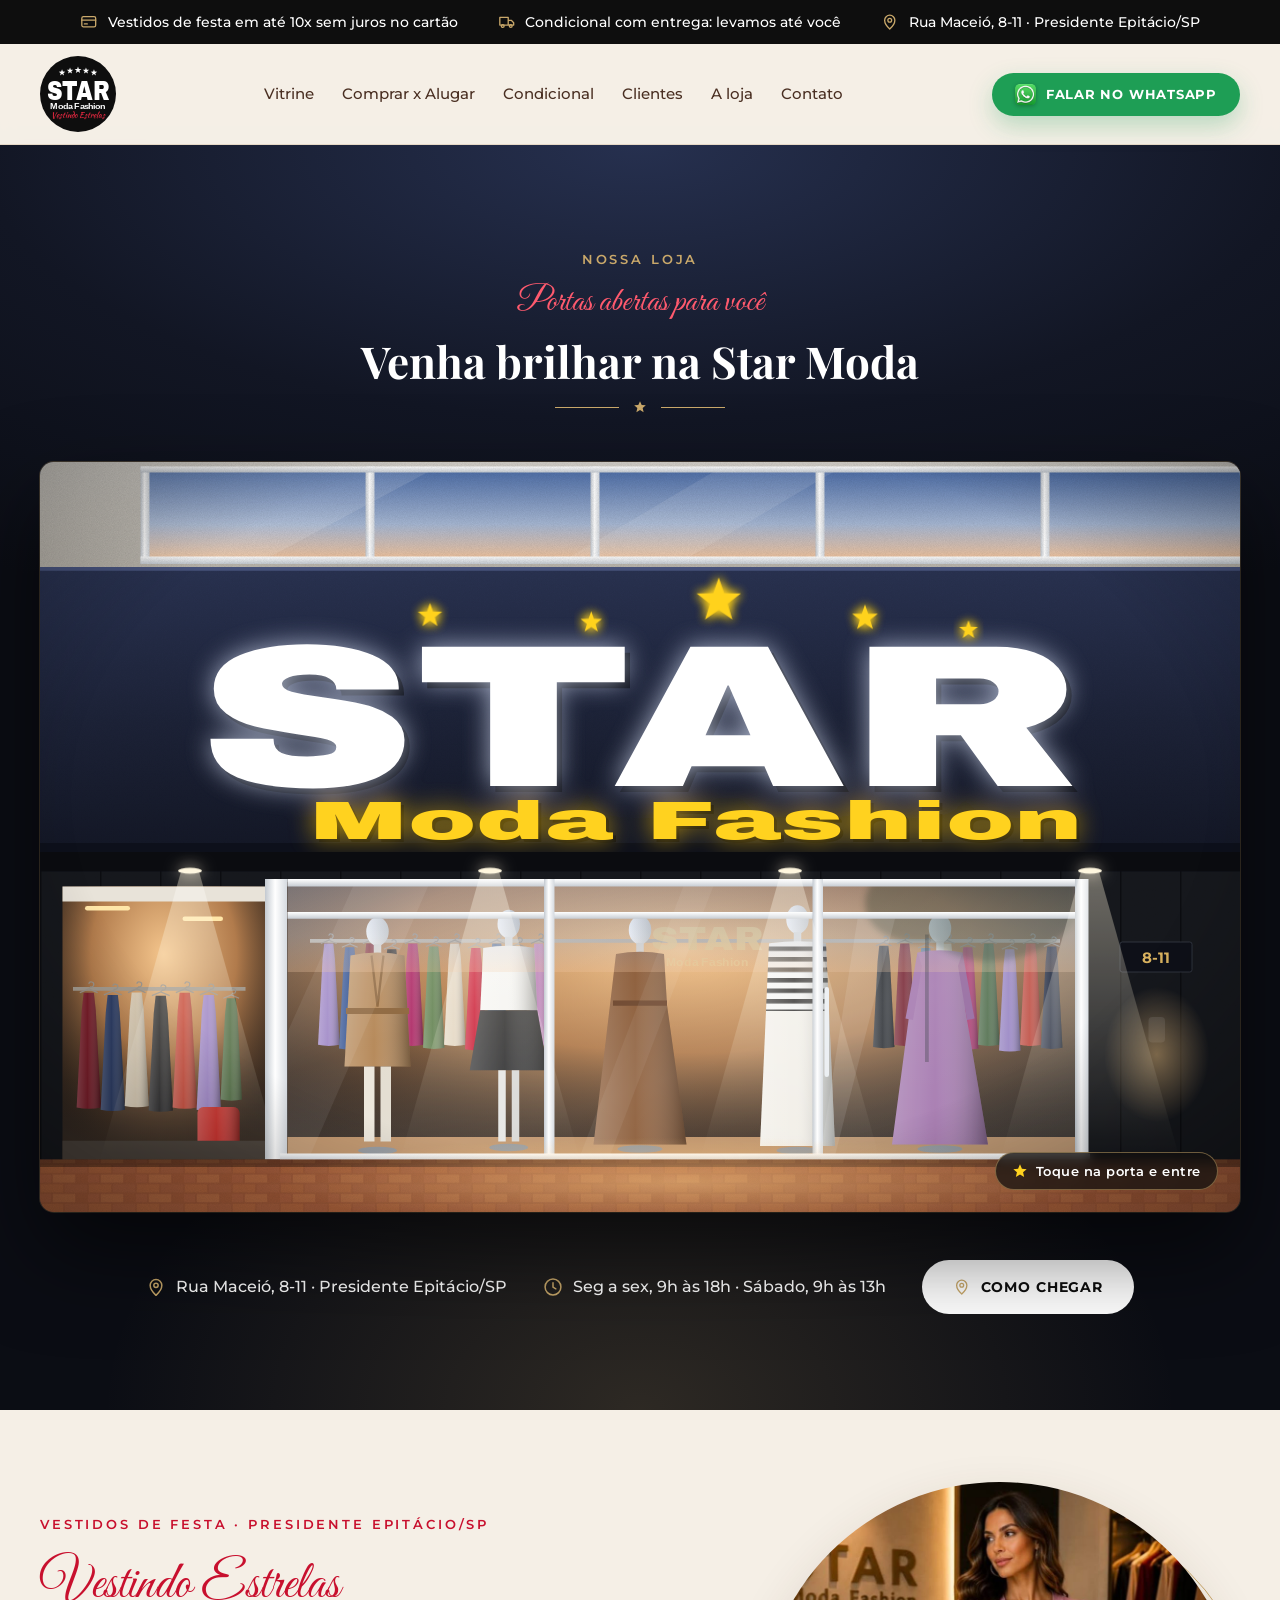
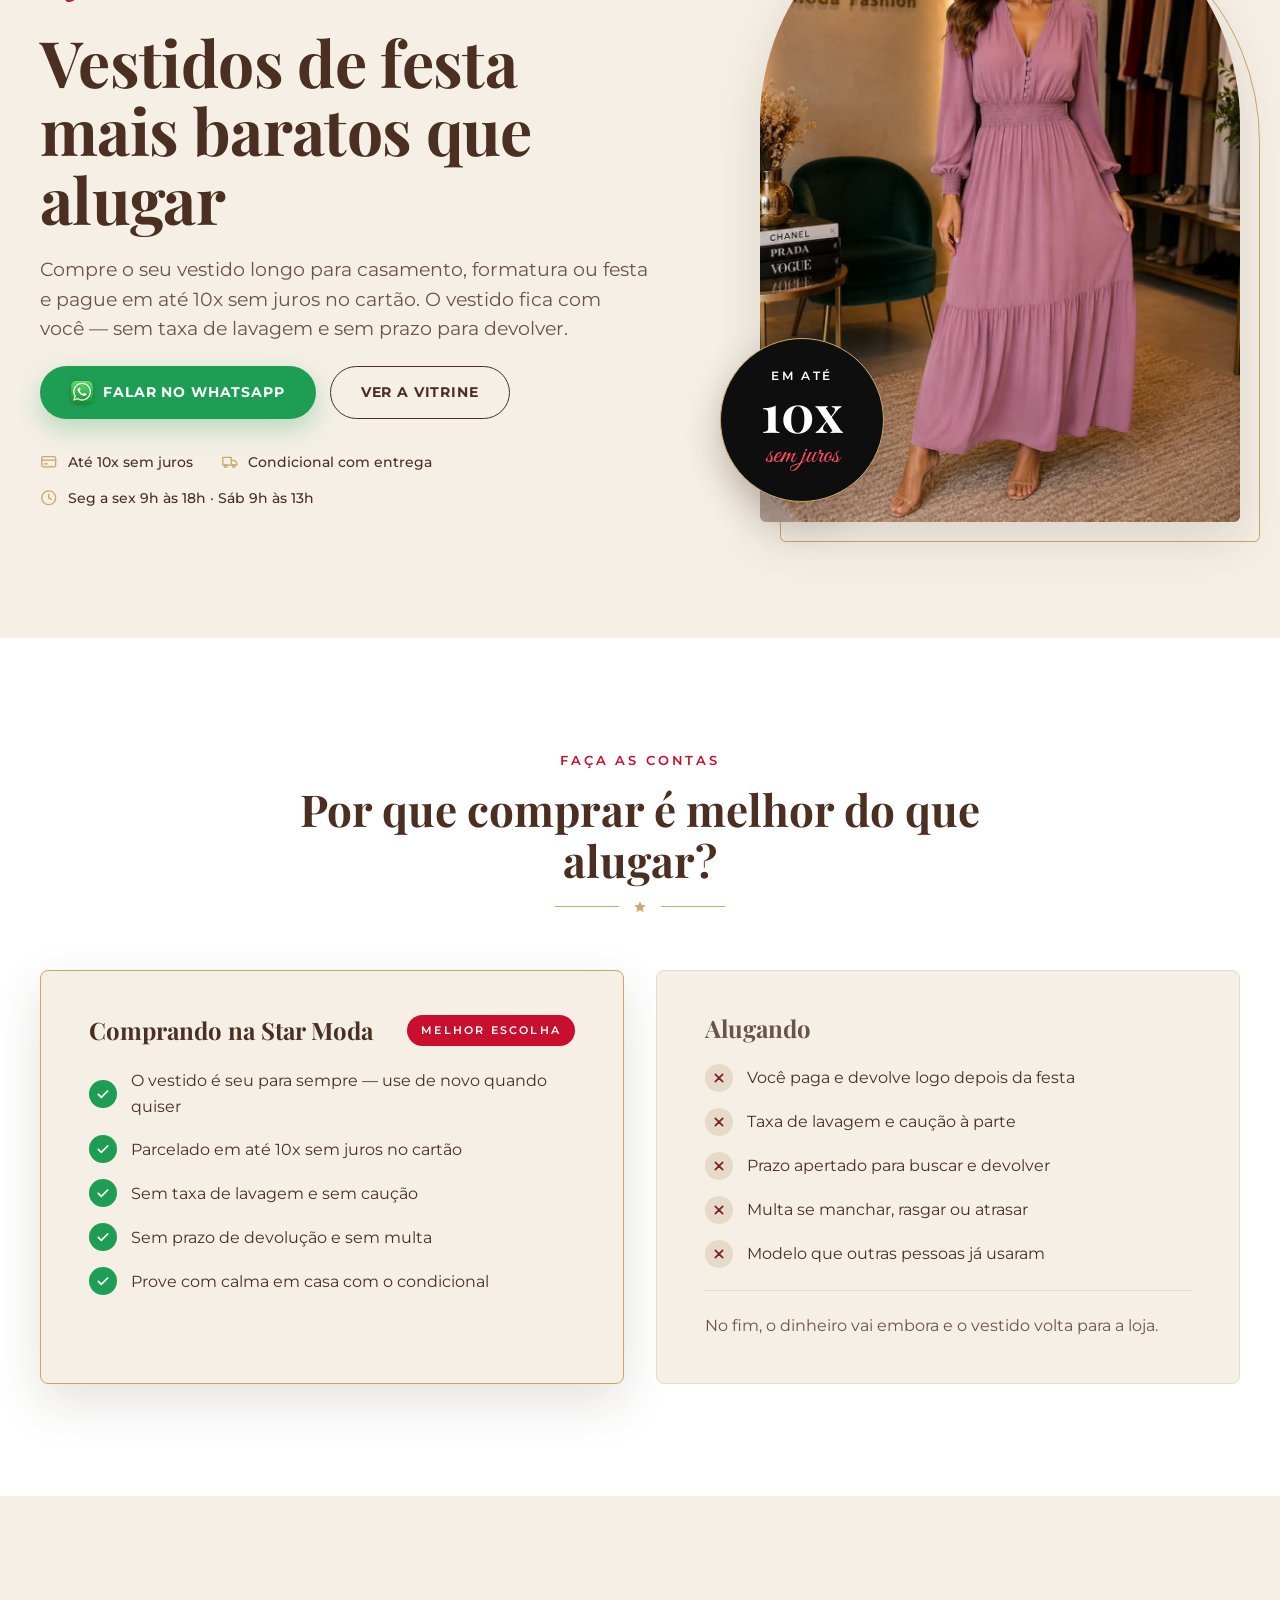
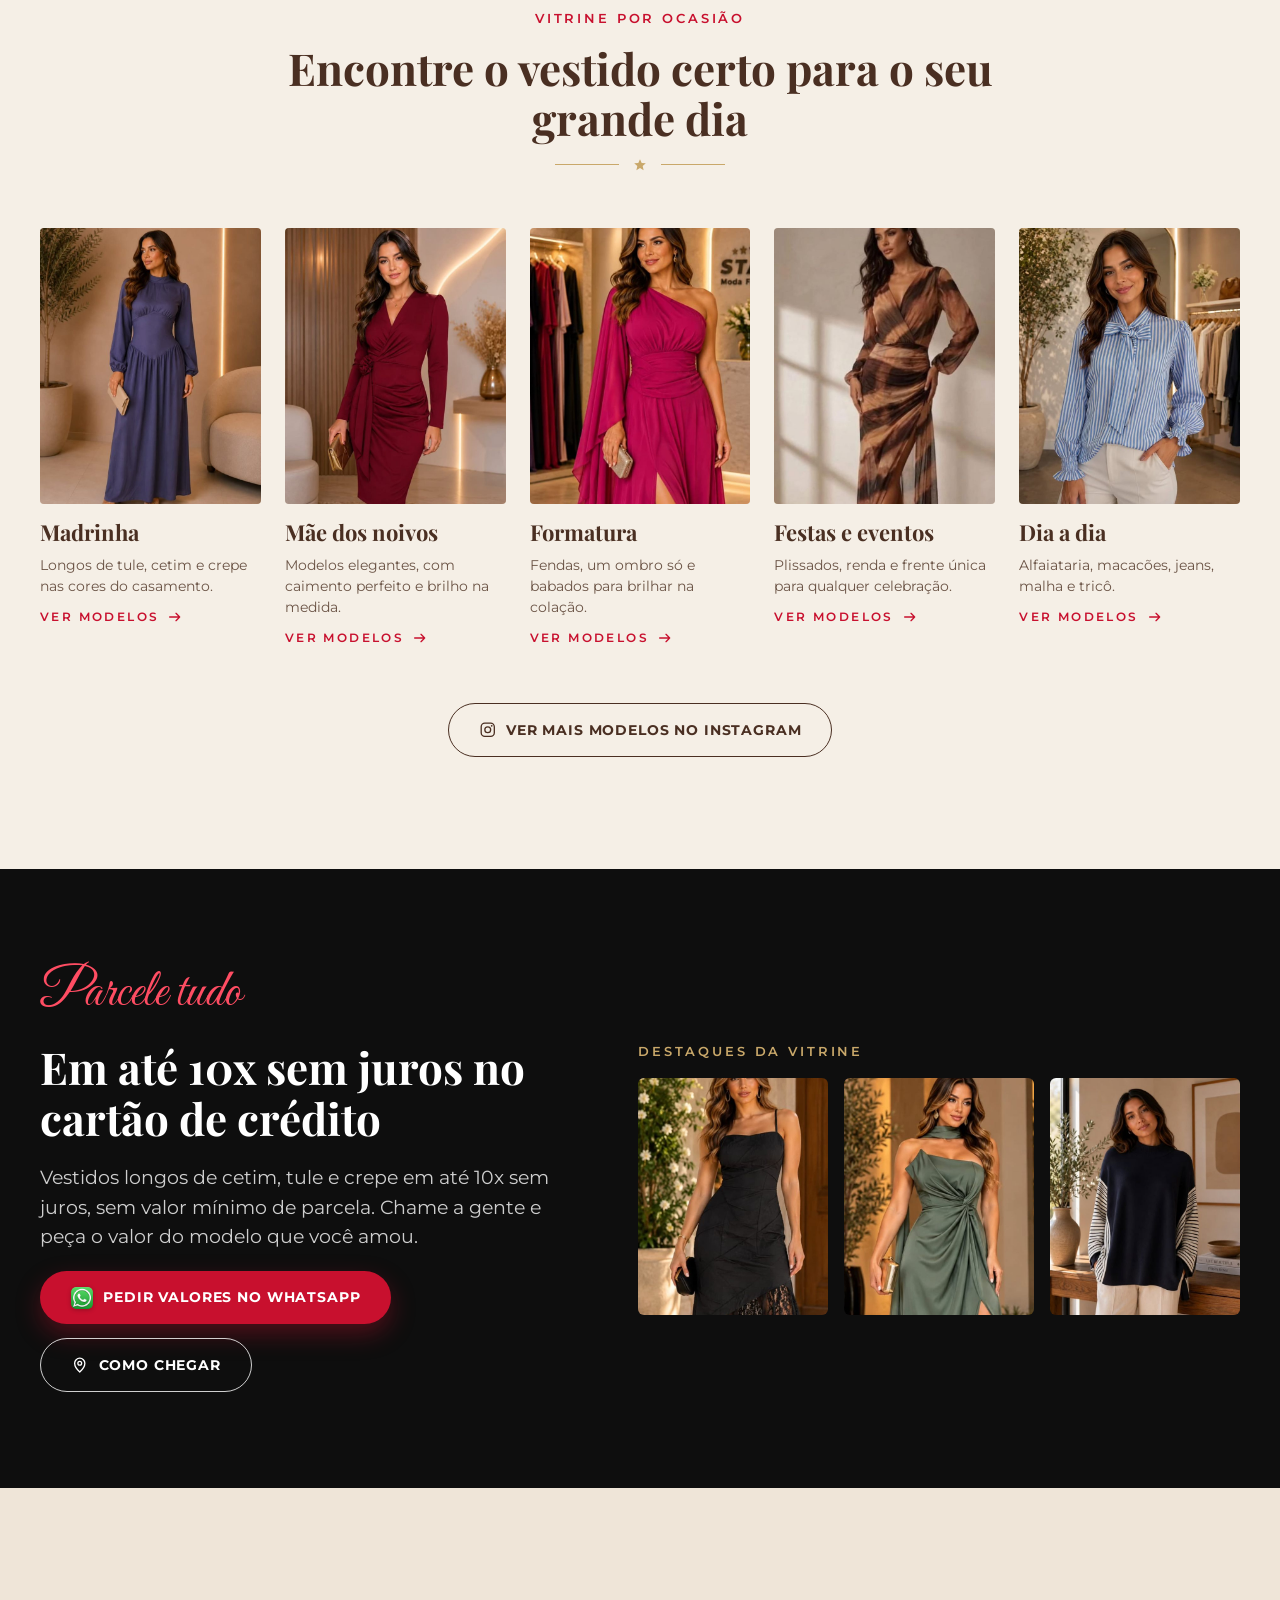
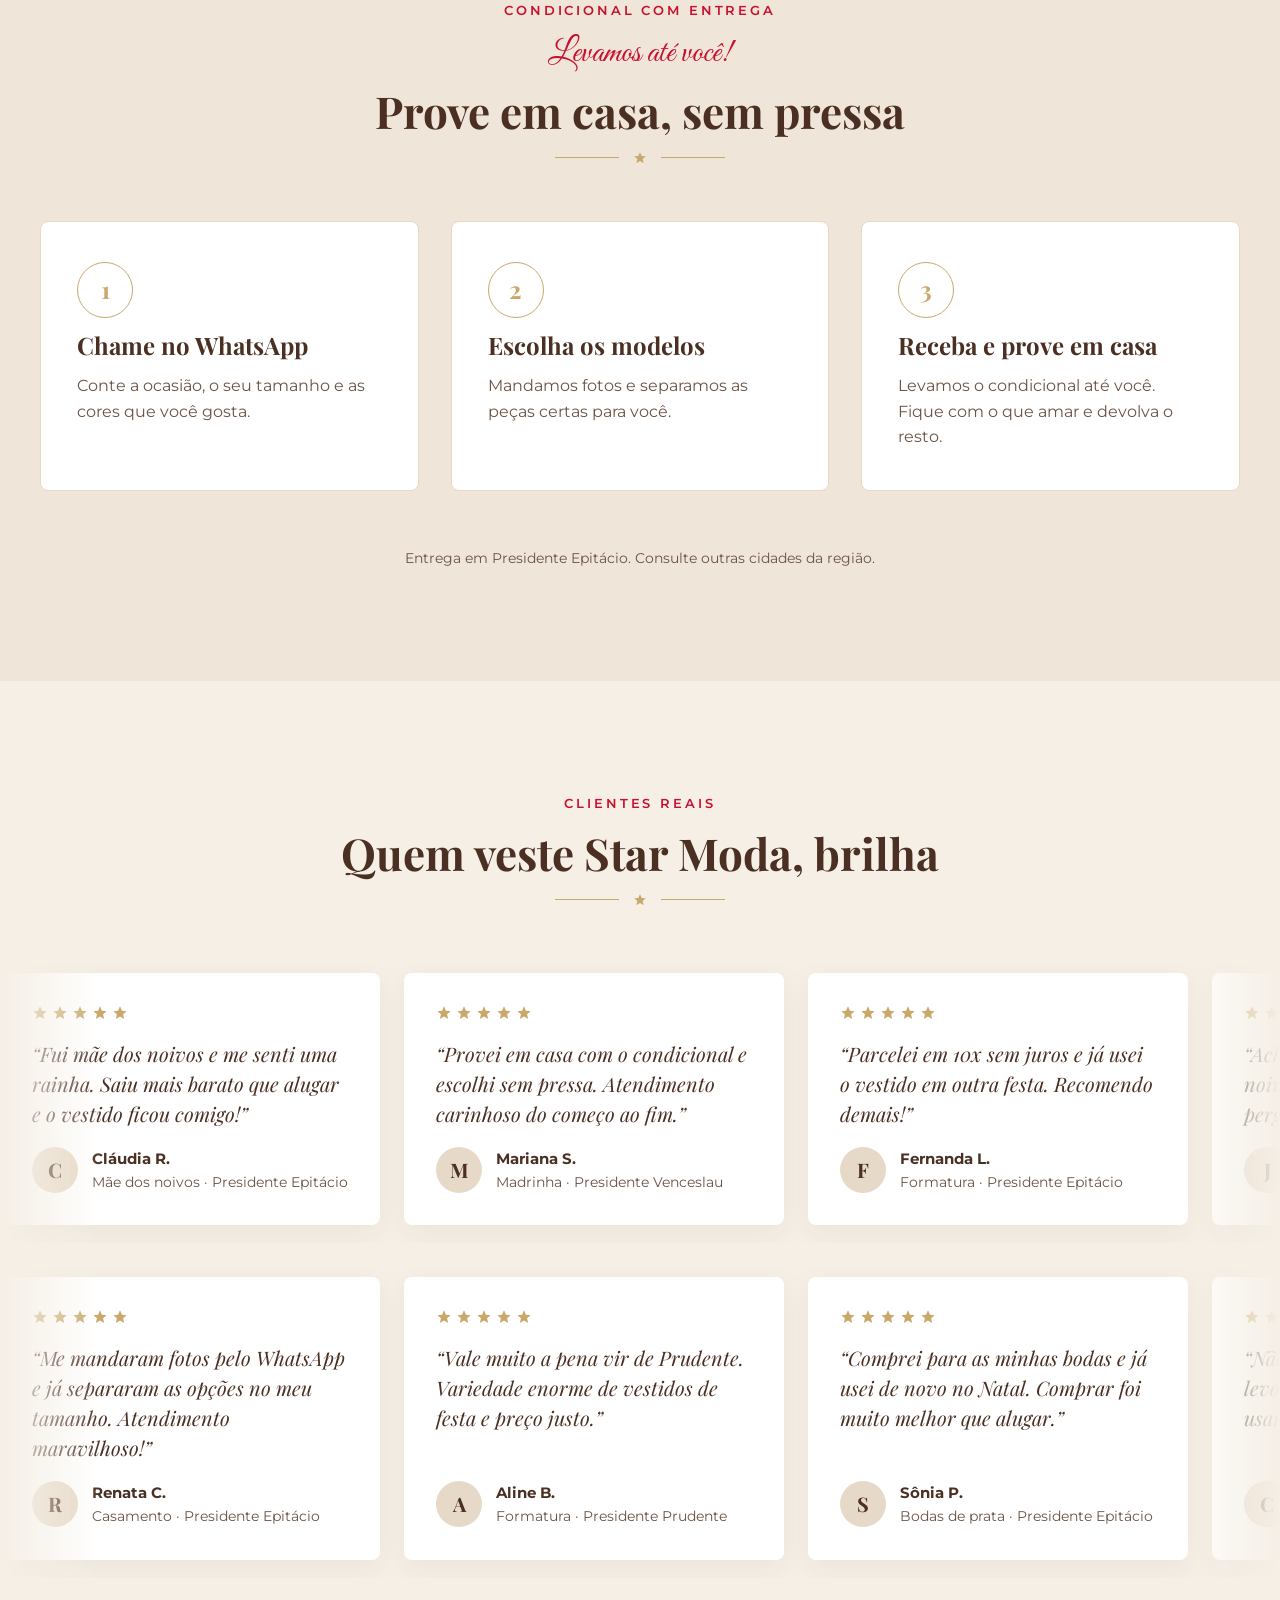
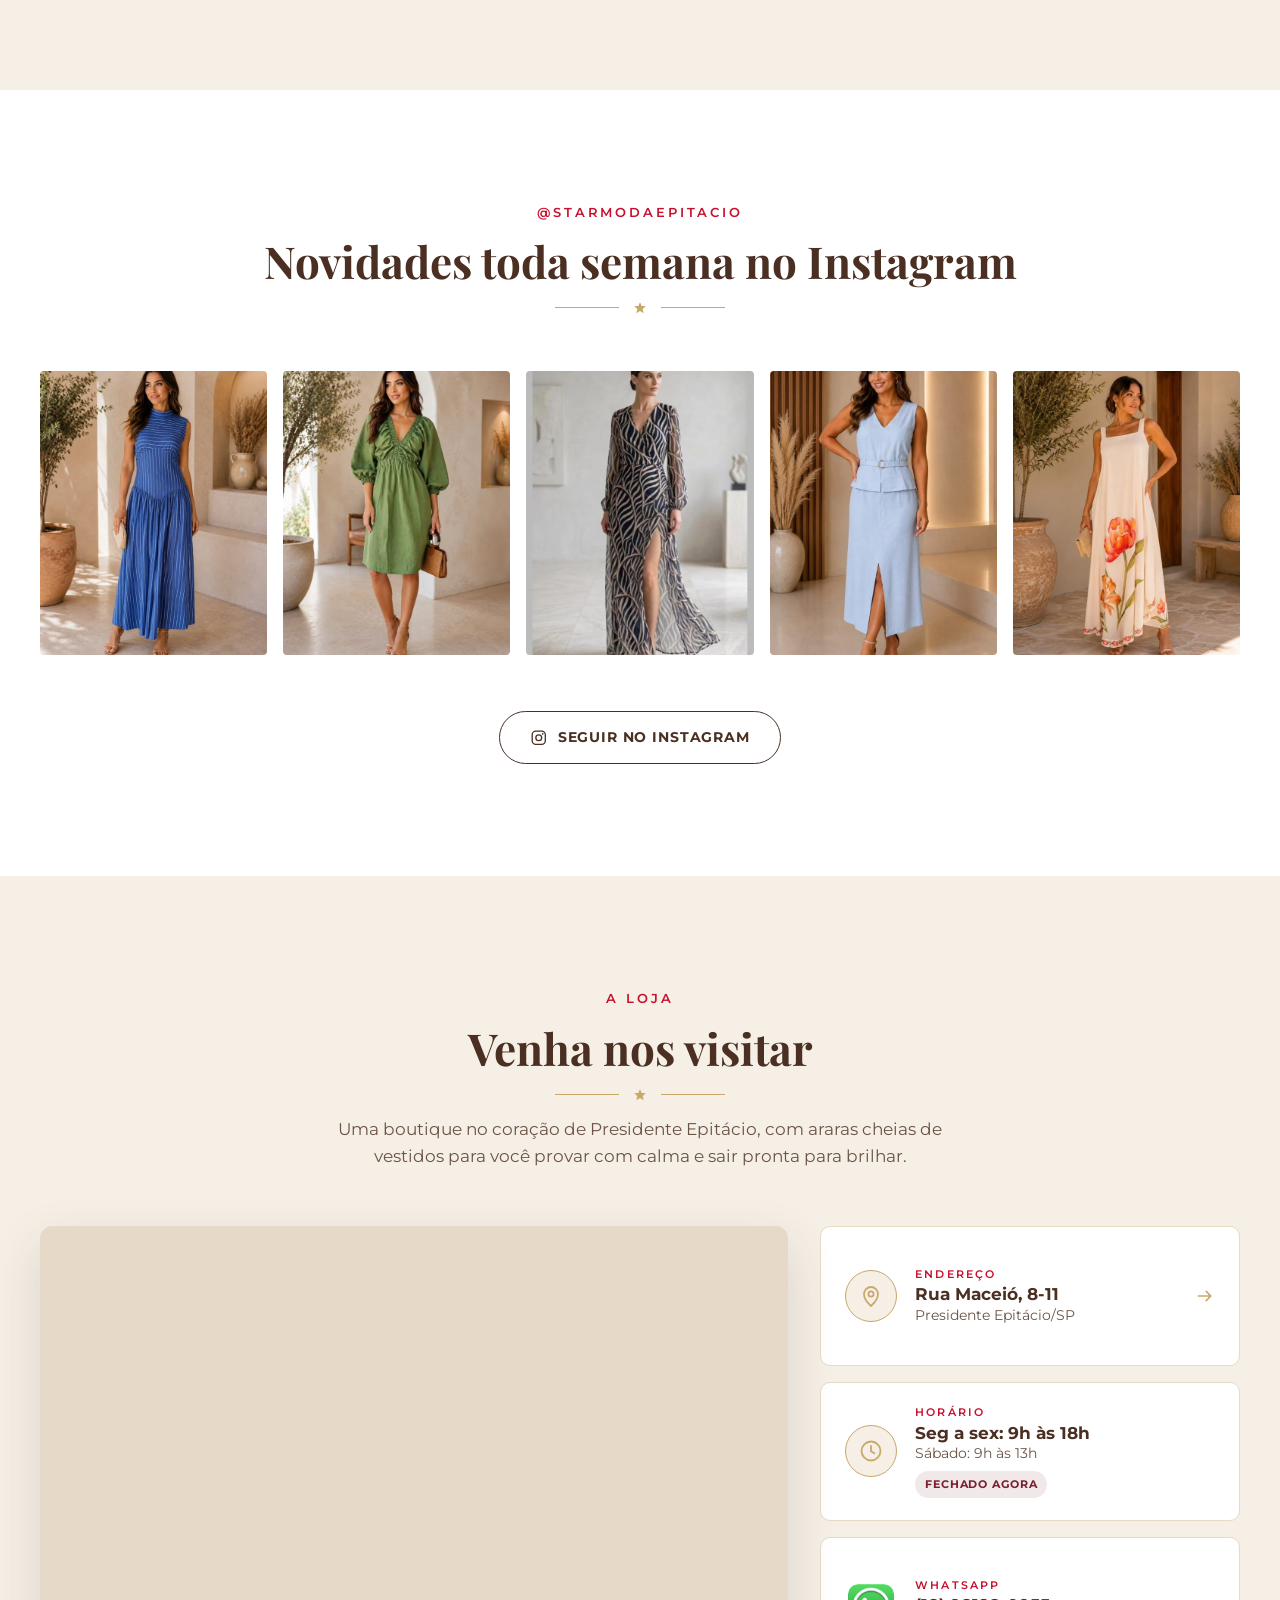
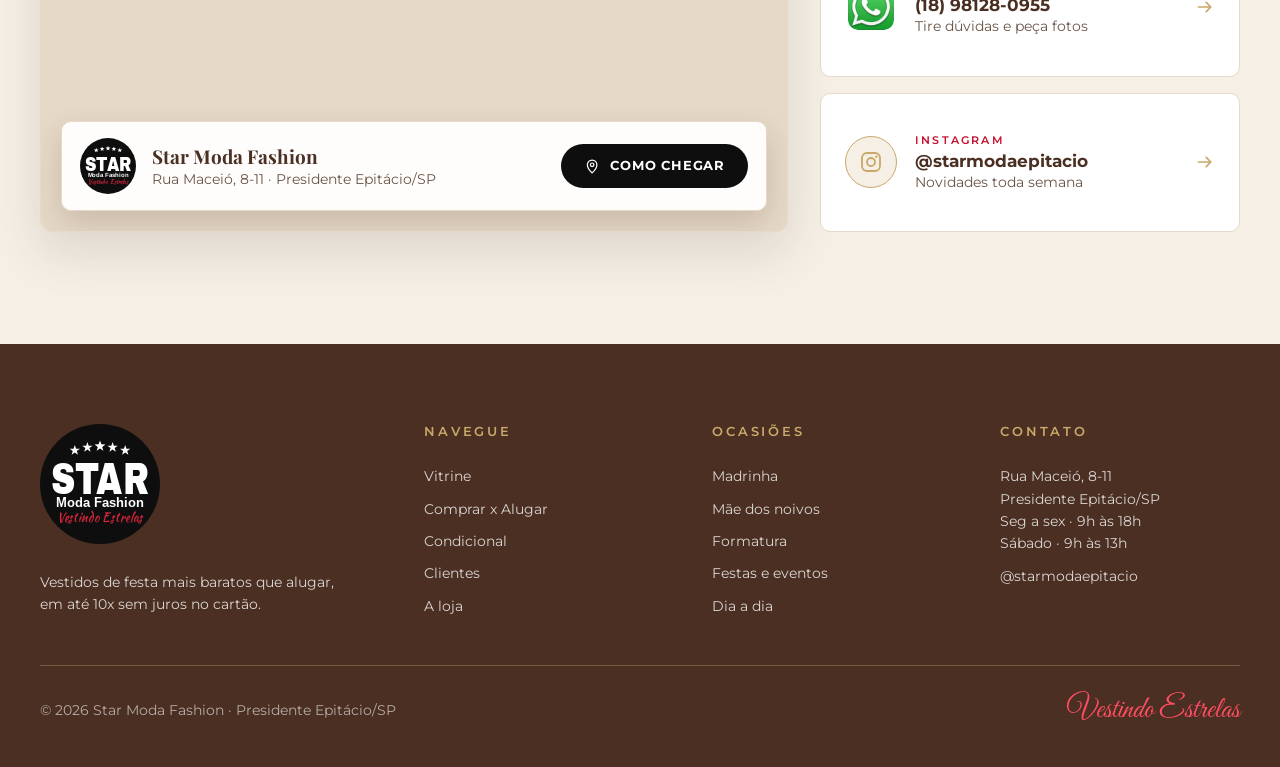
==== index.html @ 355d2f52 "Landing page da Star Moda Fashion Site estático (HTML, CSS e JS) com fachada animada, vitrine por oc" ====
<!doctype html>
<html lang="pt-BR">
<head>
  <meta charset="utf-8">
  <meta name="viewport" content="width=device-width, initial-scale=1">
  <title>Star Moda Fashion | Vestidos de Festa em Presidente Epitácio – SP</title>
  <meta name="description" content="Vestidos de festa mais baratos que alugar, em até 10x sem juros no cartão. Madrinha, mãe dos noivos, formatura e festas. Condicional com entrega. Rua Maceió, 8-11 – Presidente Epitácio/SP.">
  <meta name="theme-color" content="#0E0E0E">
  <meta property="og:type" content="website">
  <meta property="og:title" content="Star Moda Fashion — Vestindo Estrelas">
  <meta property="og:description" content="Vestidos de festa mais baratos que alugar, em até 10x sem juros no cartão. Presidente Epitácio/SP.">
  <meta property="og:image" content="assets/img/hero-vestido-lilas.jpg">
  <link rel="icon" href="assets/favicon.svg" type="image/svg+xml">
  <link rel="preconnect" href="https://fonts.googleapis.com">
  <link rel="preconnect" href="https://fonts.gstatic.com" crossorigin>
  <link href="https://fonts.googleapis.com/css2?family=Archivo+Black&family=Arimo:wght@700&family=Great+Vibes&family=Kaushan+Script&family=Montserrat:wght@400;500;600;700&family=Playfair+Display:ital,wght@0,700;1,400&display=swap" rel="stylesheet">
  <link rel="stylesheet" href="css/styles.css">
  <script type="application/ld+json">
  {
    "@context": "https://schema.org",
    "@type": "ClothingStore",
    "name": "Star Moda Fashion",
    "slogan": "Vestindo Estrelas",
    "description": "Vestidos de festa mais baratos que alugar, em até 10x sem juros no cartão.",
    "telephone": "+55 18 98128-0955",
    "image": "assets/img/hero-vestido-lilas.jpg",
    "address": {
      "@type": "PostalAddress",
      "streetAddress": "Rua Maceió, 8-11",
      "addressLocality": "Presidente Epitácio",
      "addressRegion": "SP",
      "addressCountry": "BR"
    },
    "openingHours": ["Mo-Fr 09:00-18:00", "Sa 09:00-13:00"],
    "paymentAccepted": "Cartão de crédito em até 10x sem juros",
    "sameAs": ["https://www.instagram.com/starmodaepitacio/"]
  }
  </script>
</head>
<body>

<!-- Ícones (sprite) -->
<svg width="0" height="0" style="position:absolute" aria-hidden="true">
  <defs>
    <symbol id="i-star" viewBox="0 0 24 24"><path d="M12 2l2.9 6.6 7.1.6-5.4 4.7 1.6 7L12 17.3 5.8 20.9l1.6-7L2 9.2l7.1-.6L12 2z" fill="currentColor"/></symbol>
    <symbol id="i-check" viewBox="0 0 24 24"><path d="M5 12.5l4.5 4.5L19 7.5" fill="none" stroke="currentColor" stroke-width="2.6" stroke-linecap="round" stroke-linejoin="round"/></symbol>
    <symbol id="i-x" viewBox="0 0 24 24"><path d="M6.5 6.5l11 11M17.5 6.5l-11 11" fill="none" stroke="currentColor" stroke-width="2.6" stroke-linecap="round"/></symbol>
    <symbol id="i-pin" viewBox="0 0 24 24"><path d="M12 22s7-6.2 7-12a7 7 0 1 0-14 0c0 5.8 7 12 7 12z" fill="none" stroke="currentColor" stroke-width="1.8" stroke-linejoin="round"/><circle cx="12" cy="10" r="2.6" fill="none" stroke="currentColor" stroke-width="1.8"/></symbol>
    <symbol id="i-clock" viewBox="0 0 24 24"><circle cx="12" cy="12" r="9.5" fill="none" stroke="currentColor" stroke-width="1.8"/><path d="M12 7v5.2l3.4 2" fill="none" stroke="currentColor" stroke-width="1.8" stroke-linecap="round"/></symbol>
    <symbol id="i-truck" viewBox="0 0 24 24"><path d="M2.5 6h11.5v10.5H2.5zM14 10h4.2l3.3 3.3v3.2H14" fill="none" stroke="currentColor" stroke-width="1.8" stroke-linejoin="round"/><circle cx="6.5" cy="17.8" r="1.9" fill="none" stroke="currentColor" stroke-width="1.8"/><circle cx="17.5" cy="17.8" r="1.9" fill="none" stroke="currentColor" stroke-width="1.8"/></symbol>
    <symbol id="i-card" viewBox="0 0 24 24"><rect x="2.5" y="5" width="19" height="14" rx="2.2" fill="none" stroke="currentColor" stroke-width="1.8"/><path d="M2.5 9.8h19M6 15h4" fill="none" stroke="currentColor" stroke-width="1.8" stroke-linecap="round"/></symbol>
    <symbol id="i-instagram" viewBox="0 0 24 24"><rect x="3" y="3" width="18" height="18" rx="5" fill="none" stroke="currentColor" stroke-width="1.8"/><circle cx="12" cy="12" r="4" fill="none" stroke="currentColor" stroke-width="1.8"/><circle cx="17.4" cy="6.6" r="1.2" fill="currentColor"/></symbol>
    <symbol id="i-arrow" viewBox="0 0 24 24"><path d="M4 12h15M13.5 6.5L19 12l-5.5 5.5" fill="none" stroke="currentColor" stroke-width="2" stroke-linecap="round" stroke-linejoin="round"/></symbol>
    <symbol id="i-menu" viewBox="0 0 24 24"><path d="M3 6h18M3 12h18M3 18h18" fill="none" stroke="currentColor" stroke-width="2" stroke-linecap="round"/></symbol>

    <!-- Logo oficial -->
    <symbol id="logo" viewBox="0 0 200 200">
      <circle cx="100" cy="100" r="100" fill="#0E0E0E"/>
      <g fill="#fff">
        <path transform="translate(58 44) scale(9)" d="M0,-1 L0.235,-0.324 L0.951,-0.309 L0.38,0.124 L0.588,0.809 L0,0.4 L-0.588,0.809 L-0.38,0.124 L-0.951,-0.309 L-0.235,-0.324 Z"/>
        <path transform="translate(79 39) scale(9)" d="M0,-1 L0.235,-0.324 L0.951,-0.309 L0.38,0.124 L0.588,0.809 L0,0.4 L-0.588,0.809 L-0.38,0.124 L-0.951,-0.309 L-0.235,-0.324 Z"/>
        <path transform="translate(100 37) scale(9.6)" d="M0,-1 L0.235,-0.324 L0.951,-0.309 L0.38,0.124 L0.588,0.809 L0,0.4 L-0.588,0.809 L-0.38,0.124 L-0.951,-0.309 L-0.235,-0.324 Z"/>
        <path transform="translate(121 39) scale(9)" d="M0,-1 L0.235,-0.324 L0.951,-0.309 L0.38,0.124 L0.588,0.809 L0,0.4 L-0.588,0.809 L-0.38,0.124 L-0.951,-0.309 L-0.235,-0.324 Z"/>
        <path transform="translate(142 44) scale(9)" d="M0,-1 L0.235,-0.324 L0.951,-0.309 L0.38,0.124 L0.588,0.809 L0,0.4 L-0.588,0.809 L-0.38,0.124 L-0.951,-0.309 L-0.235,-0.324 Z"/>
      </g>
      <text transform="scale(1 1.32)" x="100" y="88.5" text-anchor="middle" font-family="'Archivo Black', 'Arial Black', sans-serif" font-size="56" fill="#fff" textLength="164" lengthAdjust="spacingAndGlyphs">STAR</text>
      <text x="100" y="139" text-anchor="middle" font-family="Arimo, Arial, sans-serif" font-weight="700" font-size="21.7" fill="#fff" textLength="146" lengthAdjust="spacingAndGlyphs">Moda Fashion</text>
      <text x="100" y="164" text-anchor="middle" font-family="'Kaushan Script', cursive" font-size="21.4" fill="#D7263D" textLength="144" lengthAdjust="spacingAndGlyphs">Vestindo Estrelas</text>
    </symbol>
  </defs>
</svg>

<a class="skip" href="#conteudo">Pular para o conteúdo</a>

<!-- Faixa de aviso -->
<div class="topbar">
  <div class="topbar__track">
    <span><svg class="ic"><use href="#i-card"/></svg>Vestidos de festa em até 10x sem juros no cartão</span>
    <span><svg class="ic"><use href="#i-truck"/></svg>Condicional com entrega: levamos até você</span>
    <span><svg class="ic"><use href="#i-pin"/></svg>Rua Maceió, 8-11 · Presidente Epitácio/SP</span>
  </div>
</div>

<!-- Cabeçalho -->
<header class="header" id="topo">
  <div class="container header__inner">
    <a class="header__logo" href="#topo" aria-label="Star Moda Fashion — início">
      <svg viewBox="0 0 200 200" role="img" aria-label="Logo Star Moda Fashion"><use href="#logo"/></svg>
    </a>
    <nav class="nav" id="menu" aria-label="Menu principal">
      <a href="#vitrine">Vitrine</a>
      <a href="#comprar">Comprar x Alugar</a>
      <a href="#condicional">Condicional</a>
      <a href="#clientes">Clientes</a>
      <a href="#loja">A loja</a>
      <a href="#contato">Contato</a>
    </nav>
    <a class="btn btn--whatsapp btn--sm header__cta" data-wa href="#"><img class="ic ic--wa" src="assets/img/whatsapp.png" width="24" height="24" alt="">Falar no WhatsApp</a>
    <button class="nav-toggle" aria-label="Abrir menu" aria-expanded="false" aria-controls="menu"><svg class="ic"><use href="#i-menu"/></svg></button>
  </div>
</header>

<main id="conteudo">

  <!-- Fachada animada -->
  <section class="storefront" id="loja" aria-labelledby="loja-titulo">
    <div class="container">
      <div class="section-head section-head--dark reveal">
        <p class="eyebrow">Nossa loja</p>
        <p class="script">Portas abertas para você</p>
        <h2 id="loja-titulo">Venha brilhar na Star Moda</h2>
        <div class="ornament" aria-hidden="true"><span></span><svg class="ic"><use href="#i-star"/></svg><span></span></div>
      </div>

      <div class="scene" id="scene">
        <div class="scene__tilt">
          <svg class="facade" viewBox="0 0 1600 1000" role="img" aria-labelledby="fachada-desc" preserveAspectRatio="xMidYMid slice">
            <desc id="fachada-desc">Fachada da Star Moda Fashion: placa azul-marinho com o nome STAR em branco, cinco estrelas e Moda Fashion em amarelo, vitrine de vidro com manequins e araras de roupas iluminadas.</desc>
            <defs>
              <filter id="f-noise" x="0" y="0" width="100%" height="100%">
                <feTurbulence type="fractalNoise" baseFrequency=".85" numOctaves="2" stitchTiles="stitch"/>
                <feColorMatrix values="0 0 0 0 0  0 0 0 0 0  0 0 0 0 0  0 0 0 .55 0"/>
              </filter>
              <filter id="f-glow" x="-30%" y="-60%" width="160%" height="220%">
                <feGaussianBlur stdDeviation="7" result="b"/>
                <feMerge><feMergeNode in="b"/><feMergeNode in="b"/><feMergeNode in="SourceGraphic"/></feMerge>
              </filter>
              <filter id="f-glow-lg" x="-50%" y="-50%" width="200%" height="200%">
                <feGaussianBlur stdDeviation="18"/>
              </filter>
              <filter id="f-blur" x="-10%" y="-10%" width="120%" height="120%"><feGaussianBlur stdDeviation="4"/></filter>
              <filter id="f-shadow" x="-10%" y="-10%" width="120%" height="140%"><feGaussianBlur stdDeviation="10"/></filter>

              <linearGradient id="g-skyrefl" x1="0" y1="0" x2="0" y2="1">
                <stop offset="0" stop-color="#4f6fa8"/><stop offset=".6" stop-color="#a7b8d4"/><stop offset="1" stop-color="#f1c39c"/>
              </linearGradient>
              <linearGradient id="g-concrete" x1="0" y1="0" x2="0" y2="1">
                <stop offset="0" stop-color="#d8d5cf"/><stop offset="1" stop-color="#b9b4ab"/>
              </linearGradient>
              <linearGradient id="g-navy" x1="0" y1="0" x2="0" y2="1">
                <stop offset="0" stop-color="#2a3352"/><stop offset=".55" stop-color="#1d2338"/><stop offset="1" stop-color="#141827"/>
              </linearGradient>
              <linearGradient id="g-alum" x1="0" y1="0" x2="1" y2="0">
                <stop offset="0" stop-color="#c3c9d0"/><stop offset=".45" stop-color="#ffffff"/><stop offset="1" stop-color="#d4d9df"/>
              </linearGradient>
              <linearGradient id="g-alum-h" x1="0" y1="0" x2="0" y2="1">
                <stop offset="0" stop-color="#ffffff"/><stop offset="1" stop-color="#c6ccd3"/>
              </linearGradient>
              <linearGradient id="g-wall-in" x1="0" y1="0" x2="0" y2="1">
                <stop offset="0" stop-color="#1c1714"/><stop offset=".7" stop-color="#2c231d"/><stop offset="1" stop-color="#3a2f27"/>
              </linearGradient>
              <radialGradient id="g-wall-lit" cx=".5" cy=".25" r=".8">
                <stop offset="0" stop-color="#f4c58c"/><stop offset=".45" stop-color="#b17b4c"/><stop offset="1" stop-color="#3a2a20" stop-opacity="0"/>
              </radialGradient>
              <linearGradient id="g-cone" x1="0" y1="0" x2="0" y2="1">
                <stop offset="0" stop-color="#fff3d6" stop-opacity=".75"/><stop offset="1" stop-color="#fff3d6" stop-opacity="0"/>
              </linearGradient>
              <radialGradient id="g-pool" cx=".5" cy=".5" r=".5">
                <stop offset="0" stop-color="#ffcf8a" stop-opacity=".55"/><stop offset="1" stop-color="#ffcf8a" stop-opacity="0"/>
              </radialGradient>
              <linearGradient id="g-glass" x1="0" y1="0" x2="1" y2="1">
                <stop offset="0" stop-color="#ffffff" stop-opacity=".22"/><stop offset=".35" stop-color="#ffffff" stop-opacity=".04"/><stop offset=".6" stop-color="#ffffff" stop-opacity=".1"/><stop offset="1" stop-color="#ffffff" stop-opacity="0"/>
              </linearGradient>
              <linearGradient id="g-sweep" x1="0" y1="0" x2="1" y2="0">
                <stop offset="0" stop-color="#fff" stop-opacity="0"/><stop offset=".5" stop-color="#fff" stop-opacity=".85"/><stop offset="1" stop-color="#fff" stop-opacity="0"/>
              </linearGradient>
              <linearGradient id="g-shade" x1="0" y1="0" x2="1" y2="0">
                <stop offset="0" stop-color="#fff" stop-opacity=".18"/><stop offset=".45" stop-color="#fff" stop-opacity="0"/><stop offset="1" stop-color="#000" stop-opacity=".38"/>
              </linearGradient>
              <linearGradient id="g-skin" x1="0" y1="0" x2="1" y2="0">
                <stop offset="0" stop-color="#ffffff"/><stop offset="1" stop-color="#c7c7c4"/>
              </linearGradient>
              <radialGradient id="g-vignette" cx=".5" cy=".45" r=".75">
                <stop offset=".6" stop-color="#000" stop-opacity="0"/><stop offset="1" stop-color="#000" stop-opacity=".45"/>
              </radialGradient>
              <pattern id="p-brick" width="64" height="26" patternUnits="userSpaceOnUse">
                <rect width="64" height="26" fill="#a65c3a"/>
                <rect x="1" y="1" width="30" height="11" fill="#b4673f"/><rect x="33" y="1" width="30" height="11" fill="#ad6240"/>
                <rect x="-15" y="14" width="30" height="11" fill="#b06341"/><rect x="17" y="14" width="30" height="11" fill="#b96d44"/><rect x="49" y="14" width="30" height="11" fill="#a95e3b"/>
              </pattern>
              <pattern id="p-stripes" width="10" height="14" patternUnits="userSpaceOnUse">
                <rect width="10" height="14" fill="#f4f4f2"/><rect y="0" width="10" height="6" fill="#1b1c20"/>
              </pattern>
              <pattern id="p-clad" width="80" height="10" patternUnits="userSpaceOnUse">
                <rect width="80" height="10" fill="#17191e"/><rect width="2" height="10" fill="#0d0e12"/>
              </pattern>
              <clipPath id="c-sign"><rect x="0" y="140" width="1600" height="380"/></clipPath>
              <clipPath id="c-glass"><rect x="330" y="560" width="1050" height="365"/></clipPath>
              <clipPath id="c-letters">
                <text x="210" y="432" font-family="'Archivo Black', 'Arial Black', sans-serif" font-size="270" textLength="1180" lengthAdjust="spacingAndGlyphs">STAR</text>
                <text x="360" y="502" font-family="'Archivo Black', 'Arial Black', sans-serif" font-size="70" textLength="1030" lengthAdjust="spacingAndGlyphs">Moda Fashion</text>
              </clipPath>
              <symbol id="s-star" viewBox="-1 -1 2 2" overflow="visible">
                <path d="M0,-1 L0.235,-0.324 L0.951,-0.309 L0.38,0.124 L0.588,0.809 L0,0.4 L-0.588,0.809 L-0.38,0.124 L-0.951,-0.309 L-0.235,-0.324 Z"/>
              </symbol>
              <symbol id="s-garment" viewBox="0 0 40 200" overflow="visible">
                <path d="M20 2 a4 4 0 1 1 3 5 L20 10 M6 16 L20 10 L34 16" fill="none" stroke="#9a948c" stroke-width="2"/>
                <path d="M12 16 H28 L31 44 L39 196 Q20 200 1 196 L9 44 Z" fill="currentColor"/>
                <path d="M12 16 H28 L31 44 L39 196 Q20 200 1 196 L9 44 Z" fill="url(#g-shade)"/>
              </symbol>
              <symbol id="s-head" viewBox="-40 0 80 60" overflow="visible">
                <ellipse cx="0" cy="20" rx="15" ry="19" fill="url(#g-skin)"/>
                <rect x="-5" y="37" width="10" height="16" fill="#d9d9d6"/>
              </symbol>
            </defs>

            <!-- Prédio -->
            <g class="layer layer--back">
              <rect x="-40" y="-40" width="1680" height="190" fill="url(#g-concrete)"/>
              <g>
                <rect x="140" y="12" width="1500" height="118" fill="url(#g-skyrefl)"/>
                <path d="M140 12 L520 12 L300 130 L140 130Z" fill="#fff" opacity=".12"/>
                <path d="M900 12 L1060 12 L860 130 L700 130Z" fill="#fff" opacity=".1"/>
                <g fill="url(#g-alum)">
                  <rect x="134" y="6" width="12" height="130"/><rect x="434" y="6" width="12" height="130"/><rect x="734" y="6" width="12" height="130"/><rect x="1034" y="6" width="12" height="130"/><rect x="1334" y="6" width="12" height="130"/>
                </g>
                <rect x="134" y="6" width="1500" height="8" fill="url(#g-alum-h)"/>
                <rect x="134" y="126" width="1500" height="10" fill="url(#g-alum-h)"/>
              </g>
              <rect x="-40" y="-40" width="1680" height="190" filter="url(#f-noise)" opacity=".18"/>
            </g>

            <!-- Placa -->
            <g class="layer layer--sign">
              <rect x="-40" y="520" width="1680" height="26" fill="#000" opacity=".55" filter="url(#f-shadow)"/>
              <rect x="-40" y="140" width="1680" height="380" fill="url(#g-navy)"/>
              <rect x="-40" y="140" width="1680" height="380" filter="url(#f-noise)" opacity=".12" clip-path="url(#c-sign)"/>
              <rect x="-40" y="140" width="1680" height="5" fill="#46517a"/>
              <rect x="-40" y="508" width="1680" height="12" fill="#0d101b"/>

              <!-- Letras: retorno (profundidade) -->
              <g class="sign-depth" fill="#0a0d17">
                <text x="217" y="440" font-family="'Archivo Black', 'Arial Black', sans-serif" font-size="270" textLength="1180" lengthAdjust="spacingAndGlyphs">STAR</text>
                <text x="364" y="507" font-family="'Archivo Black', 'Arial Black', sans-serif" font-size="70" textLength="1030" lengthAdjust="spacingAndGlyphs">Moda Fashion</text>
              </g>
              <!-- Letras apagadas -->
              <g class="sign-off">
                <text x="210" y="432" fill="#c9ced8" font-family="'Archivo Black', 'Arial Black', sans-serif" font-size="270" textLength="1180" lengthAdjust="spacingAndGlyphs">STAR</text>
                <text x="360" y="502" fill="#b99a24" font-family="'Archivo Black', 'Arial Black', sans-serif" font-size="70" textLength="1030" lengthAdjust="spacingAndGlyphs">Moda Fashion</text>
              </g>
              <!-- Letras acesas -->
              <g class="sign-lit">
                <g class="sign-halo" filter="url(#f-glow-lg)" opacity=".7">
                  <text x="210" y="432" fill="#dfe8ff" font-family="'Archivo Black', 'Arial Black', sans-serif" font-size="270" textLength="1180" lengthAdjust="spacingAndGlyphs">STAR</text>
                  <text x="360" y="502" fill="#ffc400" font-family="'Archivo Black', 'Arial Black', sans-serif" font-size="70" textLength="1030" lengthAdjust="spacingAndGlyphs">Moda Fashion</text>
                </g>
                <text x="210" y="432" fill="#ffffff" font-family="'Archivo Black', 'Arial Black', sans-serif" font-size="270" textLength="1180" lengthAdjust="spacingAndGlyphs">STAR</text>
                <text x="360" y="502" fill="#FFD21F" font-family="'Archivo Black', 'Arial Black', sans-serif" font-size="70" textLength="1030" lengthAdjust="spacingAndGlyphs">Moda Fashion</text>
              </g>
              <!-- Brilho passando nas letras -->
              <g clip-path="url(#c-letters)">
                <rect class="sweep" x="-300" y="150" width="260" height="380" fill="url(#g-sweep)" transform="skewX(-18)"/>
              </g>
              <!-- Estrelas -->
              <g class="stars">
                <g transform="translate(520 205)"><g class="star" style="--d:.0s"><g class="star__in"><use href="#s-star" x="-17" y="-17" width="34" height="34" fill="#ffd21f" filter="url(#f-glow)"/></g></g></g>
                <g transform="translate(735 214)"><g class="star" style="--d:.15s"><g class="star__in"><use href="#s-star" x="-15" y="-15" width="30" height="30" fill="#ffd21f" filter="url(#f-glow)"/></g></g></g>
                <g transform="translate(905 185)"><g class="star" style="--d:.3s"><g class="star__in"><use href="#s-star" x="-31" y="-31" width="62" height="62" fill="#ffd21f" filter="url(#f-glow)"/></g></g></g>
                <g transform="translate(1100 208)"><g class="star" style="--d:.45s"><g class="star__in"><use href="#s-star" x="-18" y="-18" width="36" height="36" fill="#ffd21f" filter="url(#f-glow)"/></g></g></g>
                <g transform="translate(1238 224)"><g class="star" style="--d:.6s"><g class="star__in"><use href="#s-star" x="-13" y="-13" width="26" height="26" fill="#ffd21f" filter="url(#f-glow)"/></g></g></g>
              </g>
              <g class="sparkles" fill="#fff2b0">
                <circle cx="610" cy="190" r="2.4" style="--d:.2s"/><circle cx="820" cy="230" r="1.8" style="--d:1.1s"/><circle cx="980" cy="160" r="2.2" style="--d:2s"/><circle cx="1180" cy="190" r="1.6" style="--d:.7s"/><circle cx="1300" cy="240" r="2" style="--d:1.6s"/><circle cx="450" cy="230" r="1.6" style="--d:2.4s"/>
              </g>
            </g>

            <!-- Marquise com spots -->
            <rect x="-40" y="520" width="1680" height="26" fill="#0b0c10"/>

            <!-- Parede da loja -->
            <rect x="-40" y="546" width="1680" height="384" fill="url(#p-clad)"/>
            <rect x="-40" y="546" width="1680" height="384" filter="url(#f-noise)" opacity=".1"/>

            <!-- Entrada aberta (esquerda) -->
            <g class="layer layer--interior">
              <rect x="30" y="566" width="270" height="364" fill="url(#g-wall-in)"/>
              <rect class="lit" x="30" y="566" width="270" height="364" fill="url(#g-wall-lit)"/>
              <rect x="30" y="566" width="270" height="20" fill="#e8e3d9"/>
              <rect class="lit" x="60" y="592" width="60" height="6" rx="3" fill="#ffe6a8"/><rect class="lit" x="190" y="606" width="54" height="6" rx="3" fill="#ffe6a8"/>
              <rect x="44" y="700" width="230" height="5" fill="#a39b90"/>
              <use href="#s-garment" x="48" y="694" width="34" height="170" style="color:#7a1f2b"/>
              <use href="#s-garment" x="80" y="694" width="34" height="176" style="color:#2f3f66"/>
              <use href="#s-garment" x="112" y="694" width="34" height="168" style="color:#d9cbb4"/>
              <use href="#s-garment" x="144" y="694" width="34" height="178" style="color:#2b2b2e"/>
              <use href="#s-garment" x="176" y="694" width="34" height="170" style="color:#c64a3c"/>
              <use href="#s-garment" x="208" y="694" width="34" height="176" style="color:#9c84c4"/>
              <use href="#s-garment" x="240" y="694" width="30" height="168" style="color:#4f6b45"/>
              <rect x="210" y="860" width="56" height="64" rx="8" fill="#c9302c"/><rect x="210" y="860" width="56" height="64" rx="8" fill="url(#g-shade)"/>
              <rect x="30" y="905" width="270" height="25" fill="#4a423b"/>
            </g>
            <rect x="300" y="556" width="30" height="374" fill="url(#g-alum)"/>

            <!-- Interior visto pelo vidro -->
            <g clip-path="url(#c-glass)">
              <g class="layer layer--interior">
                <rect x="320" y="556" width="1080" height="380" fill="url(#g-wall-in)"/>
                <rect class="lit" x="320" y="556" width="1080" height="380" fill="url(#g-wall-lit)"/>
                <!-- arara do fundo -->
                <rect x="360" y="636" width="1000" height="5" fill="#b9b1a5"/>
                <g>
                  <use href="#s-garment" x="370" y="630" width="30" height="150" style="color:#9c84c4"/>
                  <use href="#s-garment" x="398" y="630" width="30" height="160" style="color:#2f4f8f"/>
                  <use href="#s-garment" x="426" y="630" width="30" height="150" style="color:#7a1f2b"/>
                  <use href="#s-garment" x="454" y="630" width="30" height="165" style="color:#111"/>
                  <use href="#s-garment" x="482" y="630" width="30" height="150" style="color:#b0306a"/>
                  <use href="#s-garment" x="510" y="630" width="30" height="158" style="color:#6d8a5c"/>
                  <use href="#s-garment" x="538" y="630" width="30" height="150" style="color:#e2d4bf"/>
                  <use href="#s-garment" x="566" y="630" width="30" height="162" style="color:#c8102e"/>
                  <use href="#s-garment" x="594" y="630" width="30" height="150" style="color:#3c5a8a"/>
                  <use href="#s-garment" x="622" y="630" width="30" height="160" style="color:#8a5a36"/>
                  <use href="#s-garment" x="650" y="630" width="30" height="150" style="color:#c48fbf"/>
                  <use href="#s-garment" x="1110" y="630" width="30" height="156" style="color:#2b2b2e"/>
                  <use href="#s-garment" x="1138" y="630" width="30" height="150" style="color:#7a1f2b"/>
                  <use href="#s-garment" x="1166" y="630" width="30" height="162" style="color:#5f7d9c"/>
                  <use href="#s-garment" x="1194" y="630" width="30" height="150" style="color:#d9cbb4"/>
                  <use href="#s-garment" x="1222" y="630" width="30" height="160" style="color:#b0306a"/>
                  <use href="#s-garment" x="1250" y="630" width="30" height="150" style="color:#4f6b45"/>
                  <use href="#s-garment" x="1278" y="630" width="30" height="165" style="color:#9c84c4"/>
                  <use href="#s-garment" x="1306" y="630" width="30" height="150" style="color:#c64a3c"/>
                  <use href="#s-garment" x="1334" y="630" width="30" height="158" style="color:#1d2338"/>
                </g>
                <!-- logo na parede do fundo -->
                <g class="lit" opacity=".9">
                  <text x="890" y="650" text-anchor="middle" font-family="'Archivo Black', 'Arial Black', sans-serif" font-size="44" fill="#e7c98f" textLength="150" lengthAdjust="spacingAndGlyphs">STAR</text>
                  <text x="890" y="672" text-anchor="middle" font-family="Arimo, Arial, sans-serif" font-weight="700" font-size="14" fill="#e7c98f" textLength="110" lengthAdjust="spacingAndGlyphs">Moda Fashion</text>
                </g>
                <rect x="320" y="900" width="1080" height="40" fill="#5a4b3f"/>
                <rect class="lit" x="320" y="900" width="1080" height="40" fill="#c99a6b" opacity=".5"/>
              </g>

              <!-- Manequins -->
              <g class="layer layer--mannequins">
                <g transform="translate(450 606)">
                  <use href="#s-head" x="-40" y="0" width="80" height="60"/>
                  <path d="M-36 52 Q0 44 36 52 L44 200 L-44 200Z" fill="#b48655"/><path d="M-36 52 Q0 44 36 52 L44 200 L-44 200Z" fill="url(#g-shade)"/>
                  <path d="M-8 52 L0 120 L8 52" fill="none" stroke="#8a6238" stroke-width="3"/><rect x="-42" y="122" width="84" height="8" fill="#8a6238"/>
                  <rect x="-18" y="200" width="14" height="100" fill="#ece6da"/><rect x="4" y="200" width="14" height="100" fill="#e2dccf"/>
                  <ellipse cx="0" cy="312" rx="26" ry="5" fill="#8f949a"/>
                </g>
                <g transform="translate(625 596)">
                  <use href="#s-head" x="-40" y="0" width="80" height="60"/>
                  <path d="M-34 52 Q0 46 34 52 L38 135 L-38 135Z" fill="#f5f4f0"/><path d="M-34 52 Q0 46 34 52 L38 135 L-38 135Z" fill="url(#g-shade)"/>
                  <path d="M-38 135 L38 135 L52 215 L-52 215Z" fill="#1d1e22"/><path d="M-38 135 L38 135 L52 215 L-52 215Z" fill="url(#g-shade)"/>
                  <rect x="-14" y="215" width="10" height="95" fill="#e4e4e1"/><rect x="4" y="215" width="10" height="95" fill="#d6d6d3"/>
                  <ellipse cx="0" cy="318" rx="26" ry="5" fill="#8f949a"/>
                </g>
                <g transform="translate(800 604)">
                  <use href="#s-head" x="-40" y="0" width="80" height="60"/>
                  <path d="M-32 52 Q0 46 32 52 L36 120 L62 306 L-62 306Z" fill="#8a5a36"/><path d="M-32 52 Q0 46 32 52 L36 120 L62 306 L-62 306Z" fill="url(#g-shade)"/>
                  <rect x="-36" y="114" width="72" height="7" fill="#6b4329"/>
                  <ellipse cx="0" cy="312" rx="30" ry="5" fill="#8f949a"/>
                </g>
                <g transform="translate(1010 590)">
                  <use href="#s-head" x="-40" y="0" width="80" height="60"/>
                  <path d="M-38 52 Q0 46 38 52 L42 142 L-42 142Z" fill="url(#p-stripes)"/><path d="M-38 52 Q0 46 38 52 L42 142 L-42 142Z" fill="url(#g-shade)"/>
                  <path d="M-42 142 L42 142 L50 322 L-50 322Z" fill="#f1eee7"/><path d="M-42 142 L42 142 L50 322 L-50 322Z" fill="url(#g-shade)"/>
                  <ellipse cx="0" cy="328" rx="28" ry="5" fill="#8f949a"/>
                </g>
                <g transform="translate(1200 602)">
                  <use href="#s-head" x="-40" y="0" width="80" height="60"/>
                  <path d="M-30 52 Q0 46 30 52 L34 130 L64 308 L-64 308Z" fill="#a874ad"/><path d="M-30 52 Q0 46 30 52 L34 130 L64 308 L-64 308Z" fill="url(#g-shade)"/>
                  <path d="M-30 52 L-46 140 L-36 142 L-24 70" fill="#a874ad"/><path d="M30 52 L46 140 L36 142 L24 70" fill="#94609a"/>
                  <ellipse cx="0" cy="314" rx="30" ry="5" fill="#8f949a"/>
                </g>
              </g>

              <!-- Reflexos no vidro -->
              <g class="layer layer--glass">
                <rect x="330" y="560" width="1050" height="120" fill="url(#g-skyrefl)" opacity=".28"/>
                <path d="M1110 560 C1080 600 1120 650 1190 640 C1250 690 1350 660 1380 610 L1380 560Z" fill="#203024" opacity=".35" filter="url(#f-blur)"/>
                <rect x="1180" y="630" width="5" height="170" fill="#22262a" opacity=".35"/>
                <rect x="330" y="560" width="1050" height="365" fill="url(#g-glass)"/>
                <path d="M420 560 L520 560 L360 925 L330 925 L330 760Z" fill="#fff" opacity=".07"/>
                <path d="M860 560 L900 560 L760 925 L720 925Z" fill="#fff" opacity=".06"/>
                <rect class="glass-sweep" x="200" y="540" width="140" height="420" fill="url(#g-sweep)" opacity=".35" transform="skewX(-22)"/>
              </g>
            </g>

            <!-- Caixilhos -->
            <g class="frames">
              <rect x="330" y="556" width="1050" height="10" fill="url(#g-alum-h)"/>
              <rect x="330" y="600" width="1050" height="9" fill="url(#g-alum-h)"/>
              <rect x="1380" y="556" width="18" height="374" fill="url(#g-alum)"/>
              <rect x="672" y="556" width="14" height="374" fill="url(#g-alum)"/>
            </g>
            <!-- Porta de correr -->
            <g class="door">
              <rect x="1030" y="609" width="352" height="316" fill="#9fb7cc" opacity=".1"/>
              <rect x="1030" y="556" width="14" height="374" fill="url(#g-alum)"/>
              <rect x="1046" y="700" width="6" height="120" rx="3" fill="#e9edf1"/>
              <path d="M1090 609 L1140 609 L1060 925 L1040 925Z" fill="#fff" opacity=".1"/>
            </g>
            <rect x="320" y="922" width="1080" height="12" fill="url(#g-alum-h)"/>

            <!-- Parede direita: número e luminária -->
            <g>
              <rect x="1440" y="640" width="96" height="40" rx="3" fill="#0e1018" stroke="#3a3f4a"/>
              <text x="1488" y="668" text-anchor="middle" font-family="Montserrat, Arial, sans-serif" font-weight="700" font-size="20" fill="#d9b25f">8-11</text>
              <rect x="1478" y="740" width="22" height="34" rx="5" fill="#2c2f36"/>
              <ellipse class="lit" cx="1489" cy="790" rx="70" ry="90" fill="url(#g-pool)" opacity=".8"/>
            </g>

            <g class="spots" style="mix-blend-mode:screen">
              <g class="cone" fill="url(#g-cone)">
                <path d="M188 546 L80 930 L320 930 L212 546Z"/><path d="M588 546 L480 930 L720 930 L612 546Z"/><path d="M988 546 L880 930 L1120 930 L1012 546Z"/><path d="M1388 546 L1280 930 L1520 930 L1412 546Z"/>
              </g>
              <g class="bulb" fill="#fff6dc"><ellipse cx="200" cy="545" rx="16" ry="4"/><ellipse cx="600" cy="545" rx="16" ry="4"/><ellipse cx="1000" cy="545" rx="16" ry="4"/><ellipse cx="1400" cy="545" rx="16" ry="4"/></g>
            </g>
            <!-- Calçada -->
            <g class="layer layer--front">
              <rect x="-40" y="930" width="1680" height="110" fill="url(#p-brick)"/>
              <rect x="-40" y="930" width="1680" height="110" filter="url(#f-noise)" opacity=".15"/>
              <rect x="-40" y="930" width="1680" height="10" fill="#000" opacity=".35"/>
              <ellipse class="lit" cx="855" cy="960" rx="560" ry="60" fill="url(#g-pool)"/>
            </g>

            <rect class="vignette" x="-40" y="-40" width="1680" height="1080" fill="url(#g-vignette)" pointer-events="none"/>
            <rect class="door-hit" x="1030" y="556" width="370" height="374" fill="transparent"/>
          </svg>
        </div>
        <button class="scene__hint" type="button" aria-pressed="false">
          <svg class="ic"><use href="#i-star"/></svg><span>Toque na porta e entre</span>
        </button>
      </div>

      <div class="storefront__info reveal">
        <p><svg class="ic"><use href="#i-pin"/></svg>Rua Maceió, 8-11 · Presidente Epitácio/SP</p>
        <p><svg class="ic"><use href="#i-clock"/></svg>Seg a sex, 9h às 18h · Sábado, 9h às 13h</p>
        <a class="btn btn--light" href="https://www.google.com/maps/dir/?api=1&destination=Rua+Maceió+8-11+Presidente+Epitácio+SP" target="_blank" rel="noopener"><svg class="ic"><use href="#i-pin"/></svg>Como chegar</a>
      </div>
    </div>
  </section>

  <!-- Hero -->
  <section class="hero">
    <div class="container hero__grid">
      <div class="hero__text reveal">
        <p class="eyebrow">Vestidos de festa · Presidente Epitácio/SP</p>
        <p class="script hero__script">Vestindo Estrelas</p>
        <h1>Vestidos de festa mais baratos que alugar</h1>
        <p class="lead">Compre o seu vestido longo para casamento, formatura ou festa e pague em até 10x sem juros no cartão. O vestido fica com você — sem taxa de lavagem e sem prazo para devolver.</p>
        <div class="actions">
          <a class="btn btn--whatsapp" data-wa data-msg="Olá! Vi o site e quero ver os vestidos de festa." href="#"><img class="ic ic--wa" src="assets/img/whatsapp.png" width="24" height="24" alt="">Falar no WhatsApp</a>
          <a class="btn btn--outline" href="#vitrine">Ver a vitrine</a>
        </div>
        <ul class="benefits">
          <li><svg class="ic"><use href="#i-card"/></svg>Até 10x sem juros</li>
          <li><svg class="ic"><use href="#i-truck"/></svg>Condicional com entrega</li>
          <li><svg class="ic"><use href="#i-clock"/></svg>Seg a sex 9h às 18h · Sáb 9h às 13h</li>
        </ul>
      </div>
      <div class="hero__visual reveal">
        <div class="hero__frame"></div>
        <img class="hero__photo" src="assets/img/hero-vestido-lilas.jpg" width="1000" height="1333" alt="Modelo com vestido longo lilás de manga longa na boutique Star Moda Fashion" fetchpriority="high">
        <div class="seal" aria-label="Em até 10x sem juros no cartão">
          <span class="seal__top">em até</span>
          <span class="seal__num">10x</span>
          <span class="seal__bottom">sem juros</span>
        </div>
      </div>
    </div>
  </section>

  <!-- Comprar x Alugar -->
  <section class="section section--white" id="comprar">
    <div class="container">
      <div class="section-head reveal">
        <p class="eyebrow">Faça as contas</p>
        <h2>Por que comprar é melhor do que alugar?</h2>
        <div class="ornament" aria-hidden="true"><span></span><svg class="ic"><use href="#i-star"/></svg><span></span></div>
      </div>
      <div class="compare">
        <article class="compare__card compare__card--best reveal">
          <header><h3>Comprando na Star Moda</h3><span class="pill">Melhor escolha</span></header>
          <ul class="checklist">
            <li class="yes"><svg class="ic"><use href="#i-check"/></svg>O vestido é seu para sempre — use de novo quando quiser</li>
            <li class="yes"><svg class="ic"><use href="#i-check"/></svg>Parcelado em até 10x sem juros no cartão</li>
            <li class="yes"><svg class="ic"><use href="#i-check"/></svg>Sem taxa de lavagem e sem caução</li>
            <li class="yes"><svg class="ic"><use href="#i-check"/></svg>Sem prazo de devolução e sem multa</li>
            <li class="yes"><svg class="ic"><use href="#i-check"/></svg>Prove com calma em casa com o condicional</li>
          </ul>
        </article>
        <article class="compare__card reveal">
          <header><h3>Alugando</h3></header>
          <ul class="checklist">
            <li class="no"><svg class="ic"><use href="#i-x"/></svg>Você paga e devolve logo depois da festa</li>
            <li class="no"><svg class="ic"><use href="#i-x"/></svg>Taxa de lavagem e caução à parte</li>
            <li class="no"><svg class="ic"><use href="#i-x"/></svg>Prazo apertado para buscar e devolver</li>
            <li class="no"><svg class="ic"><use href="#i-x"/></svg>Multa se manchar, rasgar ou atrasar</li>
            <li class="no"><svg class="ic"><use href="#i-x"/></svg>Modelo que outras pessoas já usaram</li>
          </ul>
          <p class="compare__foot">No fim, o dinheiro vai embora e o vestido volta para a loja.</p>
        </article>
      </div>
    </div>
  </section>

  <!-- Vitrine -->
  <section class="section section--cream" id="vitrine">
    <div class="container">
      <div class="section-head reveal">
        <p class="eyebrow">Vitrine por ocasião</p>
        <h2>Encontre o vestido certo para o seu grande dia</h2>
        <div class="ornament" aria-hidden="true"><span></span><svg class="ic"><use href="#i-star"/></svg><span></span></div>
      </div>
      <div class="occasions">
        <a class="occasion reveal" data-wa data-msg="Olá! Quero ver vestidos para madrinha." href="#">
          <div class="occasion__img"><img src="assets/img/madrinha-vestido-azul.jpg" loading="lazy" width="700" height="933" alt="Vestido longo azul de manga longa para madrinha"></div>
          <h3>Madrinha</h3>
          <p>Longos de tule, cetim e crepe nas cores do casamento.</p>
          <span class="link">Ver modelos <svg class="ic"><use href="#i-arrow"/></svg></span>
        </a>
        <a class="occasion reveal" data-wa data-msg="Olá! Quero ver vestidos para mãe dos noivos." href="#">
          <div class="occasion__img"><img src="assets/img/mae-dos-noivos-vestido-vinho.jpg" loading="lazy" width="700" height="933" alt="Vestido vinho transpassado, elegante para mãe dos noivos"></div>
          <h3>Mãe dos noivos</h3>
          <p>Modelos elegantes, com caimento perfeito e brilho na medida.</p>
          <span class="link">Ver modelos <svg class="ic"><use href="#i-arrow"/></svg></span>
        </a>
        <a class="occasion reveal" data-wa data-msg="Olá! Quero ver vestidos de formatura." href="#">
          <div class="occasion__img"><img src="assets/img/formatura-vestido-magenta.jpg" loading="lazy" width="700" height="875" alt="Vestido longo magenta de um ombro só com fenda, para formatura"></div>
          <h3>Formatura</h3>
          <p>Fendas, um ombro só e babados para brilhar na colação.</p>
          <span class="link">Ver modelos <svg class="ic"><use href="#i-arrow"/></svg></span>
        </a>
        <a class="occasion reveal" data-wa data-msg="Olá! Quero ver vestidos para festas e eventos." href="#">
          <div class="occasion__img"><img src="assets/img/festa-vestido-estampado.jpg" loading="lazy" width="700" height="932" alt="Vestido longo estampado em tons de marrom com fenda, para festas"></div>
          <h3>Festas e eventos</h3>
          <p>Plissados, renda e frente única para qualquer celebração.</p>
          <span class="link">Ver modelos <svg class="ic"><use href="#i-arrow"/></svg></span>
        </a>
        <a class="occasion reveal" data-wa data-msg="Olá! Quero ver as peças de dia a dia." href="#">
          <div class="occasion__img"><img src="assets/img/dia-a-dia-camisa-listrada.jpg" loading="lazy" width="700" height="933" alt="Camisa listrada azul com laço e calça clara, look de dia a dia"></div>
          <h3>Dia a dia</h3>
          <p>Alfaiataria, macacões, jeans, malha e tricô.</p>
          <span class="link">Ver modelos <svg class="ic"><use href="#i-arrow"/></svg></span>
        </a>
      </div>
      <div class="center reveal">
        <a class="btn btn--outline" href="https://www.instagram.com/starmodaepitacio/" target="_blank" rel="noopener"><svg class="ic"><use href="#i-instagram"/></svg>Ver mais modelos no Instagram</a>
      </div>
    </div>
  </section>

  <!-- Oferta 10x -->
  <section class="offer" id="parcelas">
    <div class="container offer__grid">
      <div class="offer__text reveal">
        <p class="script">Parcele tudo</p>
        <h2>Em até 10x sem juros no cartão de crédito</h2>
        <p class="lead">Vestidos longos de cetim, tule e crepe em até 10x sem juros, sem valor mínimo de parcela. Chame a gente e peça o valor do modelo que você amou.</p>
        <div class="actions">
          <a class="btn btn--red" data-wa data-msg="Olá! Quero saber os valores e as parcelas dos vestidos." href="#"><img class="ic ic--wa" src="assets/img/whatsapp.png" width="24" height="24" alt="">Pedir valores no WhatsApp</a>
          <a class="btn btn--outline-light" href="#contato"><svg class="ic"><use href="#i-pin"/></svg>Como chegar</a>
        </div>
      </div>
      <div class="offer__posts reveal">
        <p class="eyebrow eyebrow--gold">Destaques da vitrine</p>
        <div class="posts">
          <img src="assets/img/destaque-vestido-preto-renda.jpg" loading="lazy" width="600" height="937" alt="Vestido longo preto de alças com saia em renda">
          <img src="assets/img/destaque-vestido-verde-um-ombro.jpg" loading="lazy" width="600" height="937" alt="Vestido longo verde-oliva de cetim, tomara que caia com echarpe e fenda">
          <img src="assets/img/destaque-tricot-marinho.jpg" loading="lazy" width="600" height="800" alt="Blusa de tricô azul-marinho com mangas listradas e calça clara">
        </div>
      </div>
    </div>
  </section>

  <!-- Condicional -->
  <section class="section section--sand" id="condicional">
    <div class="container">
      <div class="section-head reveal">
        <p class="eyebrow">Condicional com entrega</p>
        <p class="script">Levamos até você!</p>
        <h2>Prove em casa, sem pressa</h2>
        <div class="ornament" aria-hidden="true"><span></span><svg class="ic"><use href="#i-star"/></svg><span></span></div>
      </div>
      <ol class="steps">
        <li class="step reveal"><span class="step__n">1</span><h3>Chame no WhatsApp</h3><p>Conte a ocasião, o seu tamanho e as cores que você gosta.</p></li>
        <li class="step reveal"><span class="step__n">2</span><h3>Escolha os modelos</h3><p>Mandamos fotos e separamos as peças certas para você.</p></li>
        <li class="step reveal"><span class="step__n">3</span><h3>Receba e prove em casa</h3><p>Levamos o condicional até você. Fique com o que amar e devolva o resto.</p></li>
      </ol>
      <div class="center reveal">
        <p class="note">Entrega em Presidente Epitácio. Consulte outras cidades da região.</p>
      </div>
    </div>
  </section>

  <!-- Clientes -->
  <section class="section section--cream reviews" id="clientes">
    <div class="container">
      <div class="section-head reveal">
        <p class="eyebrow">Clientes reais</p>
        <h2>Quem veste Star Moda, brilha</h2>
        <div class="ornament" aria-hidden="true"><span></span><svg class="ic"><use href="#i-star"/></svg><span></span></div>
      </div>
    </div>
    <div class="reviews__rows reveal" aria-label="Depoimentos de clientes">
      <div class="marquee" data-direction="left">
        <div class="marquee__track">
            <figure class="testimonial">
              <div class="rating" role="img" aria-label="5 estrelas"><svg class="ic"><use href="#i-star"/></svg><svg class="ic"><use href="#i-star"/></svg><svg class="ic"><use href="#i-star"/></svg><svg class="ic"><use href="#i-star"/></svg><svg class="ic"><use href="#i-star"/></svg></div>
              <blockquote>“Fui mãe dos noivos e me senti uma rainha. Saiu mais barato que alugar e o vestido ficou comigo!”</blockquote>
              <figcaption><span class="avatar">C</span><span><strong>Cláudia R.</strong>Mãe dos noivos · Presidente Epitácio</span></figcaption>
            </figure>
            <figure class="testimonial">
              <div class="rating" role="img" aria-label="5 estrelas"><svg class="ic"><use href="#i-star"/></svg><svg class="ic"><use href="#i-star"/></svg><svg class="ic"><use href="#i-star"/></svg><svg class="ic"><use href="#i-star"/></svg><svg class="ic"><use href="#i-star"/></svg></div>
              <blockquote>“Provei em casa com o condicional e escolhi sem pressa. Atendimento carinhoso do começo ao fim.”</blockquote>
              <figcaption><span class="avatar">M</span><span><strong>Mariana S.</strong>Madrinha · Presidente Venceslau</span></figcaption>
            </figure>
            <figure class="testimonial">
              <div class="rating" role="img" aria-label="5 estrelas"><svg class="ic"><use href="#i-star"/></svg><svg class="ic"><use href="#i-star"/></svg><svg class="ic"><use href="#i-star"/></svg><svg class="ic"><use href="#i-star"/></svg><svg class="ic"><use href="#i-star"/></svg></div>
              <blockquote>“Parcelei em 10x sem juros e já usei o vestido em outra festa. Recomendo demais!”</blockquote>
              <figcaption><span class="avatar">F</span><span><strong>Fernanda L.</strong>Formatura · Presidente Epitácio</span></figcaption>
            </figure>
            <figure class="testimonial">
              <div class="rating" role="img" aria-label="5 estrelas"><svg class="ic"><use href="#i-star"/></svg><svg class="ic"><use href="#i-star"/></svg><svg class="ic"><use href="#i-star"/></svg><svg class="ic"><use href="#i-star"/></svg><svg class="ic"><use href="#i-star"/></svg></div>
              <blockquote>“Achei o vestido exato na cor que a noiva pediu. Todas as madrinhas perguntaram onde eu comprei!”</blockquote>
              <figcaption><span class="avatar">J</span><span><strong>Juliana M.</strong>Madrinha · Presidente Epitácio</span></figcaption>
            </figure>
            <figure class="testimonial">
              <div class="rating" role="img" aria-label="5 estrelas"><svg class="ic"><use href="#i-star"/></svg><svg class="ic"><use href="#i-star"/></svg><svg class="ic"><use href="#i-star"/></svg><svg class="ic"><use href="#i-star"/></svg><svg class="ic"><use href="#i-star"/></svg></div>
              <blockquote>“Fui à festa da minha sobrinha com um longo lindo. Pagar parcelado sem juros fez toda a diferença.”</blockquote>
              <figcaption><span class="avatar">P</span><span><strong>Patrícia A.</strong>Festa de 15 anos · Caiuá</span></figcaption>
            </figure>
        </div>
      </div>
      <div class="marquee" data-direction="right">
        <div class="marquee__track">
            <figure class="testimonial">
              <div class="rating" role="img" aria-label="5 estrelas"><svg class="ic"><use href="#i-star"/></svg><svg class="ic"><use href="#i-star"/></svg><svg class="ic"><use href="#i-star"/></svg><svg class="ic"><use href="#i-star"/></svg><svg class="ic"><use href="#i-star"/></svg></div>
              <blockquote>“Me mandaram fotos pelo WhatsApp e já separaram as opções no meu tamanho. Atendimento maravilhoso!”</blockquote>
              <figcaption><span class="avatar">R</span><span><strong>Renata C.</strong>Casamento · Presidente Epitácio</span></figcaption>
            </figure>
            <figure class="testimonial">
              <div class="rating" role="img" aria-label="5 estrelas"><svg class="ic"><use href="#i-star"/></svg><svg class="ic"><use href="#i-star"/></svg><svg class="ic"><use href="#i-star"/></svg><svg class="ic"><use href="#i-star"/></svg><svg class="ic"><use href="#i-star"/></svg></div>
              <blockquote>“Vale muito a pena vir de Prudente. Variedade enorme de vestidos de festa e preço justo.”</blockquote>
              <figcaption><span class="avatar">A</span><span><strong>Aline B.</strong>Formatura · Presidente Prudente</span></figcaption>
            </figure>
            <figure class="testimonial">
              <div class="rating" role="img" aria-label="5 estrelas"><svg class="ic"><use href="#i-star"/></svg><svg class="ic"><use href="#i-star"/></svg><svg class="ic"><use href="#i-star"/></svg><svg class="ic"><use href="#i-star"/></svg><svg class="ic"><use href="#i-star"/></svg></div>
              <blockquote>“Comprei para as minhas bodas e já usei de novo no Natal. Comprar foi muito melhor que alugar.”</blockquote>
              <figcaption><span class="avatar">S</span><span><strong>Sônia P.</strong>Bodas de prata · Presidente Epitácio</span></figcaption>
            </figure>
            <figure class="testimonial">
              <div class="rating" role="img" aria-label="5 estrelas"><svg class="ic"><use href="#i-star"/></svg><svg class="ic"><use href="#i-star"/></svg><svg class="ic"><use href="#i-star"/></svg><svg class="ic"><use href="#i-star"/></svg><svg class="ic"><use href="#i-star"/></svg></div>
              <blockquote>“Não é só vestido de festa! Sempre levo conjuntos e blusas lindas para usar no trabalho.”</blockquote>
              <figcaption><span class="avatar">C</span><span><strong>Camila T.</strong>Dia a dia · Presidente Epitácio</span></figcaption>
            </figure>
            <figure class="testimonial">
              <div class="rating" role="img" aria-label="5 estrelas"><svg class="ic"><use href="#i-star"/></svg><svg class="ic"><use href="#i-star"/></svg><svg class="ic"><use href="#i-star"/></svg><svg class="ic"><use href="#i-star"/></svg><svg class="ic"><use href="#i-star"/></svg></div>
              <blockquote>“Vim de Bataguassu e valeu cada quilômetro. A loja é linda e o atendimento é nota 10.”</blockquote>
              <figcaption><span class="avatar">D</span><span><strong>Débora N.</strong>Madrinha · Bataguassu (MS)</span></figcaption>
            </figure>
        </div>
      </div>
    </div>
  </section>

  <!-- Instagram -->
  <section class="section section--white" id="instagram">
    <div class="container">
      <div class="section-head reveal">
        <p class="eyebrow">@starmodaepitacio</p>
        <h2>Novidades toda semana no Instagram</h2>
        <div class="ornament" aria-hidden="true"><span></span><svg class="ic"><use href="#i-star"/></svg><span></span></div>
      </div>
      <div class="insta">
        <a class="reveal" href="https://www.instagram.com/starmodaepitacio/" target="_blank" rel="noopener"><img src="assets/img/insta-vestido-azul-listrado.jpg" loading="lazy" width="600" height="800" alt="Vestido longo azul listrado"></a>
        <a class="reveal" href="https://www.instagram.com/starmodaepitacio/" target="_blank" rel="noopener"><img src="assets/img/insta-vestido-verde.jpg" loading="lazy" width="600" height="800" alt="Vestido midi verde de mangas bufantes"></a>
        <a class="reveal" href="https://www.instagram.com/starmodaepitacio/" target="_blank" rel="noopener"><img src="assets/img/insta-vestido-estampado.jpg" loading="lazy" width="600" height="800" alt="Vestido longo estampado com fenda"></a>
        <a class="reveal" href="https://www.instagram.com/starmodaepitacio/" target="_blank" rel="noopener"><img src="assets/img/insta-conjunto-azul-claro.jpg" loading="lazy" width="600" height="800" alt="Conjunto azul-claro de colete e saia com fenda"></a>
        <a class="reveal" href="https://www.instagram.com/starmodaepitacio/" target="_blank" rel="noopener"><img src="assets/img/insta-vestido-floral.jpg" loading="lazy" width="600" height="800" alt="Vestido longo branco com estampa floral"></a>
      </div>
      <div class="center reveal">
        <a class="btn btn--outline" href="https://www.instagram.com/starmodaepitacio/" target="_blank" rel="noopener"><svg class="ic"><use href="#i-instagram"/></svg>Seguir no Instagram</a>
      </div>
    </div>
  </section>

  <!-- Localização -->
  <section class="section section--cream location" id="contato">
    <div class="container">
      <div class="section-head reveal">
        <p class="eyebrow">A loja</p>
        <h2>Venha nos visitar</h2>
        <div class="ornament" aria-hidden="true"><span></span><svg class="ic"><use href="#i-star"/></svg><span></span></div>
        <p class="section-head__text">Uma boutique no coração de Presidente Epitácio, com araras cheias de vestidos para você provar com calma e sair pronta para brilhar.</p>
      </div>

      <div class="location__grid">
        <div class="map-card reveal">
          <iframe title="Mapa: Rua Maceió, 8-11, Presidente Epitácio/SP" loading="lazy" referrerpolicy="no-referrer-when-downgrade" src="https://www.google.com/maps?q=Rua+Maceió,+8-11,+Presidente+Epitácio+-+SP&output=embed"></iframe>
          <div class="map-card__badge">
            <svg class="map-card__logo" viewBox="0 0 200 200" aria-hidden="true"><use href="#logo"/></svg>
            <div>
              <strong>Star Moda Fashion</strong>
              <span>Rua Maceió, 8-11 · Presidente Epitácio/SP</span>
            </div>
            <a class="btn btn--dark btn--sm" href="https://www.google.com/maps/dir/?api=1&destination=Rua+Maceió+8-11+Presidente+Epitácio+SP" target="_blank" rel="noopener"><svg class="ic"><use href="#i-pin"/></svg>Como chegar</a>
          </div>
        </div>

        <ul class="info-tiles">
          <li class="reveal">
            <a class="info-tile" href="https://www.google.com/maps/dir/?api=1&destination=Rua+Maceió+8-11+Presidente+Epitácio+SP" target="_blank" rel="noopener">
              <span class="info-tile__ic"><svg class="ic"><use href="#i-pin"/></svg></span>
              <span class="info-tile__body"><small>Endereço</small><strong>Rua Maceió, 8-11</strong><span>Presidente Epitácio/SP</span></span>
              <svg class="ic info-tile__go"><use href="#i-arrow"/></svg>
            </a>
          </li>
          <li class="reveal">
            <div class="info-tile">
              <span class="info-tile__ic"><svg class="ic"><use href="#i-clock"/></svg></span>
              <span class="info-tile__body"><small>Horário</small><strong>Seg a sex: 9h às 18h</strong><span>Sábado: 9h às 13h</span><span class="status" id="status-loja" hidden></span></span>
            </div>
          </li>
          <li class="reveal">
            <a class="info-tile" data-wa href="#">
              <span class="info-tile__ic info-tile__ic--wa"><img src="assets/img/whatsapp.png" width="48" height="48" alt=""></span>
              <span class="info-tile__body"><small>WhatsApp</small><strong data-wa-label>(18) 98128-0955</strong><span>Tire dúvidas e peça fotos</span></span>
              <svg class="ic info-tile__go"><use href="#i-arrow"/></svg>
            </a>
          </li>
          <li class="reveal">
            <a class="info-tile" href="https://www.instagram.com/starmodaepitacio/" target="_blank" rel="noopener">
              <span class="info-tile__ic"><svg class="ic"><use href="#i-instagram"/></svg></span>
              <span class="info-tile__body"><small>Instagram</small><strong>@starmodaepitacio</strong><span>Novidades toda semana</span></span>
              <svg class="ic info-tile__go"><use href="#i-arrow"/></svg>
            </a>
          </li>
        </ul>
      </div>
    </div>
  </section>
</main>

<footer class="footer">
  <div class="container">
    <div class="footer__cols">
      <div class="footer__brand">
        <svg class="footer__logo" viewBox="0 0 200 200" role="img" aria-label="Logo Star Moda Fashion"><use href="#logo"/></svg>
        <p>Vestidos de festa mais baratos que alugar,<br>em até 10x sem juros no cartão.</p>
      </div>
      <nav aria-label="Navegue">
        <h4>Navegue</h4>
        <a href="#vitrine">Vitrine</a><a href="#comprar">Comprar x Alugar</a><a href="#condicional">Condicional</a><a href="#clientes">Clientes</a><a href="#loja">A loja</a>
      </nav>
      <nav aria-label="Ocasiões">
        <h4>Ocasiões</h4>
        <a href="#vitrine">Madrinha</a><a href="#vitrine">Mãe dos noivos</a><a href="#vitrine">Formatura</a><a href="#vitrine">Festas e eventos</a><a href="#vitrine">Dia a dia</a>
      </nav>
      <div>
        <h4>Contato</h4>
        <p>Rua Maceió, 8-11<br>Presidente Epitácio/SP<br>Seg a sex · 9h às 18h<br>Sábado · 9h às 13h</p>
        <a href="https://www.instagram.com/starmodaepitacio/" target="_blank" rel="noopener">@starmodaepitacio</a>
      </div>
    </div>
    <div class="footer__bottom">
      <span>© <span id="ano">2026</span> Star Moda Fashion · Presidente Epitácio/SP</span>
      <span class="script">Vestindo Estrelas</span>
    </div>
  </div>
</footer>


<script src="js/main.js" defer></script>
</body>
</html>
---- css/styles.css ----
/* ===== Star Moda Fashion — estilos ===== */
:root {
  --creme: #F5EFE6;
  --areia: #E6D9C7;
  --taupe: #B89F84;
  --chocolate: #4A2F22;
  --dourado: #C9A86A;
  --preto: #0E0E0E;
  --vermelho: #C8102E;
  --branco: #FFFFFF;
  --whatsapp: #1E9E55;
  --texto-suave: #6B5446;
  --vinho: #7A1F2B;
  --marinho: #1D2338;
  --amarelo: #FFD21F;

  --f-display: "Playfair Display", Georgia, serif;
  --f-script: "Great Vibes", cursive;
  --f-body: "Montserrat", system-ui, sans-serif;

  --container: 1200px;
  --gutter: 24px;
  --radius: 8px;
  --shadow: 0 18px 50px rgba(74, 47, 34, .14);
  --ease: cubic-bezier(.22, 1, .36, 1);
}

*, *::before, *::after { box-sizing: border-box; }
html { scroll-behavior: smooth; scroll-padding-top: 96px; }
body {
  margin: 0;
  font-family: var(--f-body);
  font-size: 16px;
  line-height: 1.6;
  color: var(--chocolate);
  background: var(--creme);
  -webkit-font-smoothing: antialiased;
  overflow-x: hidden;
}
img { max-width: 100%; height: auto; display: block; }
a { color: inherit; }
h1, h2, h3, h4 { margin: 0; font-family: var(--f-display); font-weight: 700; line-height: 1.15; }
p { margin: 0; }
ul, ol { margin: 0; padding: 0; list-style: none; }

.container { width: min(100% - 2 * var(--gutter), var(--container)); margin-inline: auto; }
.ic { width: 1.25em; height: 1.25em; flex: none; }
.ic--wa { width: 1.6em; height: 1.6em; border-radius: 22%; box-shadow: 0 1px 4px rgba(0,0,0,.25); }
.btn .ic--wa { margin: -4px 0; }
.center { display: flex; flex-direction: column; align-items: center; gap: 14px; text-align: center; }
.skip { position: absolute; left: -999px; top: 8px; background: var(--preto); color: #fff; padding: 8px 14px; z-index: 100; }
.skip:focus { left: 8px; }

.eyebrow { font-size: 13px; font-weight: 600; letter-spacing: .22em; text-transform: uppercase; color: var(--vermelho); }
.eyebrow--gold { color: var(--dourado); }
.script { font-family: var(--f-script); color: var(--vermelho); font-size: 34px; line-height: 1.1; }
.lead { font-size: 19px; line-height: 1.55; color: var(--texto-suave); }

/* Botões */
.btn {
  display: inline-flex; align-items: center; justify-content: center; gap: 10px;
  padding: 17px 30px; border-radius: 999px; border: 1.5px solid transparent;
  font: 700 14px/1.2 var(--f-body); letter-spacing: .06em; text-transform: uppercase;
  text-decoration: none; cursor: pointer; white-space: nowrap;
  transition: transform .25s var(--ease), box-shadow .25s var(--ease), background-color .25s;
}
.btn:hover { transform: translateY(-2px); }
.btn:focus-visible, a:focus-visible, button:focus-visible { outline: 3px solid var(--dourado); outline-offset: 3px; }
.btn--whatsapp { background: var(--whatsapp); color: #fff; box-shadow: 0 10px 24px rgba(30, 158, 85, .28); }
.btn--whatsapp:hover { background: #188a49; }
.btn--red { background: var(--vermelho); color: #fff; box-shadow: 0 10px 24px rgba(200, 16, 46, .35); }
.btn--dark { background: var(--preto); color: #fff; }
.btn--light { background: #fff; color: var(--preto); }
.btn--outline { border-color: var(--chocolate); color: var(--chocolate); }
.btn--outline:hover { background: var(--chocolate); color: #fff; }
.btn--outline-light { border-color: rgba(255,255,255,.8); color: #fff; }
.btn--outline-light:hover { background: #fff; color: var(--preto); }
.btn--sm { padding: 13px 22px; font-size: 13px; }
.actions { display: flex; flex-wrap: wrap; gap: 14px; }

.ornament { display: flex; align-items: center; gap: 14px; color: var(--dourado); }
.ornament span { width: 64px; height: 1px; background: currentColor; }
.ornament .ic { width: 14px; height: 14px; }

/* Faixa de aviso */
.topbar { background: var(--preto); color: #fff; font-size: 14px; font-weight: 500; overflow: hidden; }
.topbar__track { display: flex; justify-content: center; gap: 40px; padding: 11px var(--gutter); }
.topbar span { display: inline-flex; align-items: center; gap: 10px; white-space: nowrap; }
.topbar .ic { color: var(--dourado); }

/* Cabeçalho */
.header { position: sticky; top: 0; z-index: 50; background: rgba(245, 239, 230, .92); backdrop-filter: blur(10px); border-bottom: 1px solid var(--areia); transition: box-shadow .3s; }
.header.is-scrolled { box-shadow: 0 6px 24px rgba(74, 47, 34, .1); }
.header__inner { display: flex; align-items: center; justify-content: space-between; gap: 24px; padding-block: 12px; }
.header__logo svg { width: 76px; height: 76px; display: block; transition: width .3s, height .3s; }
.header.is-scrolled .header__logo svg { width: 60px; height: 60px; }
.nav { display: flex; gap: 28px; }
.nav a { font-size: 15px; font-weight: 500; text-decoration: none; position: relative; padding: 4px 0; }
.nav a::after { content: ""; position: absolute; left: 0; bottom: -2px; width: 100%; height: 1.5px; background: var(--vermelho); transform: scaleX(0); transform-origin: left; transition: transform .3s var(--ease); }
.nav a:hover::after { transform: scaleX(1); }
.nav-toggle { display: none; background: none; border: 0; color: var(--chocolate); padding: 8px; cursor: pointer; }
.nav-toggle .ic { width: 28px; height: 28px; }

/* Hero */
.hero { padding: 72px 0 96px; overflow: hidden; }
.hero__grid { display: grid; grid-template-columns: 1fr 520px; gap: 72px; align-items: center; }
.hero__text { display: flex; flex-direction: column; gap: 22px; }
.hero__script { font-size: 52px; margin-bottom: -8px; }
.hero h1 { font-size: clamp(40px, 5vw, 66px); letter-spacing: -.01em; line-height: 1.07; }
.benefits { display: flex; flex-wrap: wrap; gap: 14px 28px; padding-top: 10px; font-size: 14px; font-weight: 500; }
.benefits li { display: inline-flex; align-items: center; gap: 10px; }
.benefits .ic { color: var(--dourado); }
.hero__visual { position: relative; aspect-ratio: 520 / 660; }
.hero__photo, .hero__frame { position: absolute; inset: 0 0 20px 40px; border-radius: 250px 250px 6px 6px; }
.hero__photo { width: calc(100% - 40px); height: calc(100% - 20px); object-fit: cover; object-position: 50% 15%; box-shadow: var(--shadow); }
.hero__frame { border: 1.5px solid var(--dourado); transform: translate(20px, 20px); }
.seal {
  position: absolute; left: 0; bottom: 40px; width: 164px; height: 164px; border-radius: 50%;
  background: var(--preto); border: 1.5px solid var(--dourado); color: #fff;
  display: grid; place-content: center; text-align: center; line-height: 1;
  box-shadow: 0 14px 36px rgba(74, 47, 34, .3);
  animation: float 6s ease-in-out infinite;
}
.seal__top { font-size: 12px; font-weight: 600; letter-spacing: .22em; text-transform: uppercase; }
.seal__num { font-family: var(--f-display); font-size: 52px; font-weight: 700; margin: 4px 0; }
.seal__bottom { font-family: var(--f-script); color: #ff4d63; font-size: 28px; }
@keyframes float { 50% { transform: translateY(-10px); } }

/* Seções */
.section { padding: 112px 0; }
.section--white { background: #fff; }
.section--cream { background: var(--creme); }
.section--sand { background: #EFE5D8; }
.section .container { display: flex; flex-direction: column; gap: 56px; }
.section-head { display: flex; flex-direction: column; align-items: center; gap: 14px; text-align: center; }
.section-head h2 { font-size: clamp(32px, 4vw, 44px); max-width: 760px; }

/* ===== Fachada animada ===== */
.storefront {
  position: relative; padding: 104px 0 96px; color: #fff; overflow: hidden;
  background: radial-gradient(1200px 500px at 50% 0%, #26304f 0%, #121624 55%, #0b0d14 100%);
}
.storefront::before { /* brilho dourado de fundo */
  content: ""; position: absolute; inset: auto 0 0 0; height: 40%;
  background: radial-gradient(60% 100% at 50% 100%, rgba(201,168,106,.18), transparent 70%);
  pointer-events: none;
}
.storefront .container { display: flex; flex-direction: column; gap: 48px; position: relative; }
.section-head--dark h2 { color: #fff; }
.section-head--dark .eyebrow, .section-head--dark .script { color: var(--dourado); }
.section-head--dark .script { color: #ff5a6e; }

.scene { position: relative; perspective: 1400px; }
.scene__tilt {
  border-radius: 14px; overflow: hidden;
  box-shadow: 0 40px 90px rgba(0, 0, 0, .55), 0 0 0 1px rgba(201,168,106,.25);
  transform: rotateX(calc(var(--my, 0) * -2.2deg)) rotateY(calc(var(--mx, 0) * 3deg));
  transition: transform .6s var(--ease);
  transform-style: preserve-3d;
  aspect-ratio: 16 / 10;
}
.facade { width: 100%; height: 100%; display: block; background: #121624; }
.facade * { transform-box: fill-box; }

/* camadas com parallax (variáveis vindas do JS) */
.layer { transition: transform .6s var(--ease); }
.layer--back { transform: translate(calc(var(--mx, 0) * -10px), calc(var(--my, 0) * -6px)); }
.layer--sign { transform: translate(calc(var(--mx, 0) * -5px), calc(var(--my, 0) * -3px)); }
.layer--interior { transform: translate(calc(var(--mx, 0) * 12px), calc(var(--my, 0) * 5px)); }
.layer--mannequins { transform: translate(calc(var(--mx, 0) * 7px), calc(var(--my, 0) * 3px)); }
.layer--glass { transform: translate(calc(var(--mx, 0) * -14px), 0); }

/* estado apagado */
.sign-lit, .sign-halo { opacity: 0; }
.cone, .bulb { opacity: 0; transition: opacity 1.2s ease .4s; }
.lit { opacity: 0; transition: opacity 1.8s ease .8s; }
.star { opacity: 0; transform: scale(0) rotate(-120deg); transform-origin: center; }
.star__in { transform-origin: center; }
.sparkles circle { opacity: 0; }
.sweep { transform: translateX(-400px) skewX(-18deg); }
.glass-sweep { transform: translateX(-300px) skewX(-22deg); }
.door { transition: transform 1.4s var(--ease); }
.door-hit { cursor: pointer; }

/* estado aceso (classe .is-on no .scene) */
.is-on .sign-lit { animation: powerOn 1.6s steps(1, end) forwards, signPulse 5s ease-in-out 2s infinite; }
.is-on .sign-off { animation: fadeOut .2s ease 1.5s forwards; }
.is-on .sign-halo { opacity: .7; }
.is-on .cone { opacity: .5; }
.is-on .bulb { opacity: 1; filter: drop-shadow(0 0 10px #fff3d6); }
.is-on .lit { opacity: 1; }
.is-on .lit[opacity] { opacity: .9; }
.is-on .star { animation: starPop .8s cubic-bezier(.3, 1.6, .5, 1) forwards; animation-delay: calc(1.5s + var(--d)); }
.is-on .star__in { animation: twinkle 3.2s ease-in-out infinite; animation-delay: calc(2.4s + var(--d) * 3); }
.is-on .sparkles circle { animation: sparkle 3.6s ease-in-out infinite; animation-delay: calc(2.2s + var(--d)); }
.is-on .sweep { animation: sweep 6.5s ease-in-out 2.6s infinite; }
.is-on .glass-sweep { animation: glassSweep 8s ease-in-out 3s infinite; }
.scene.is-open .door { transform: translateX(300px); }

@keyframes powerOn {
  0% { opacity: 0; } 10% { opacity: .9; } 14% { opacity: .1; } 26% { opacity: 1; } 30% { opacity: .2; }
  44% { opacity: .95; } 48% { opacity: .4; } 60%, 100% { opacity: 1; }
}
@keyframes fadeOut { to { opacity: 0; } }
@keyframes signPulse { 50% { opacity: .9; } }
@keyframes starPop { to { opacity: 1; transform: scale(1) rotate(0deg); } }
@keyframes twinkle { 0%, 100% { transform: scale(1) rotate(0); opacity: 1; } 45% { transform: scale(1.18) rotate(8deg); opacity: 1; } 55% { transform: scale(.9) rotate(-4deg); opacity: .75; } }
@keyframes sparkle { 0%, 100% { opacity: 0; transform: translateY(6px) scale(.6); } 40% { opacity: 1; transform: translateY(-4px) scale(1.4); } 70% { opacity: 0; transform: translateY(-14px) scale(.8); } }
@keyframes sweep { 0% { transform: translateX(-400px) skewX(-18deg); } 45%, 100% { transform: translateX(1900px) skewX(-18deg); } }
@keyframes glassSweep { 0% { transform: translateX(-300px) skewX(-22deg); } 50%, 100% { transform: translateX(1500px) skewX(-22deg); } }

.scene__hint {
  position: absolute; right: 22px; bottom: 22px; z-index: 2;
  display: inline-flex; align-items: center; gap: 8px; padding: 10px 16px; border-radius: 999px;
  background: rgba(14, 14, 14, .72); color: #fff; border: 1px solid rgba(201,168,106,.5);
  font: 600 13px/1 var(--f-body); letter-spacing: .04em; cursor: pointer; backdrop-filter: blur(6px);
  opacity: 0; transform: translateY(8px); transition: opacity .6s ease 3s, transform .6s ease 3s, background .3s;
}
.is-on .scene__hint, .scene.is-on .scene__hint { opacity: 1; transform: none; }
.scene__hint .ic { color: var(--amarelo); width: 16px; height: 16px; }
.scene__hint:hover { background: rgba(14,14,14,.9); }

.storefront__info { display: flex; flex-wrap: wrap; align-items: center; justify-content: center; gap: 18px 36px; font-weight: 500; }
.storefront__info p { display: inline-flex; align-items: center; gap: 10px; }
.storefront__info .ic { color: var(--dourado); }

/* Comparativo */
.compare { display: grid; grid-template-columns: 1fr 1fr; gap: 32px; }
.compare__card { background: var(--creme); border-radius: var(--radius); padding: 44px 48px; display: flex; flex-direction: column; gap: 22px; border: 1px solid var(--areia); }
.compare__card--best { border: 1.5px solid var(--dourado); box-shadow: var(--shadow); }
.compare__card header { display: flex; justify-content: space-between; align-items: center; gap: 12px; }
.compare__card h3 { font-size: 24px; }
.compare__card:not(.compare__card--best) h3 { color: var(--texto-suave); }
.pill { background: var(--vermelho); color: #fff; font-size: 11px; font-weight: 600; letter-spacing: .2em; text-transform: uppercase; padding: 7px 14px; border-radius: 999px; }
.checklist { display: flex; flex-direction: column; gap: 16px; padding-bottom: 22px; border-bottom: 1px solid var(--areia); }
.checklist li { display: flex; align-items: center; gap: 14px; }
.checklist .ic { width: 28px; height: 28px; padding: 6px; border-radius: 50%; }
.checklist .yes .ic { background: var(--whatsapp); color: #fff; }
.checklist .no .ic { background: var(--areia); color: var(--vinho); }
.compare__foot { color: var(--texto-suave); }
.checklist:last-child { border-bottom: 0; padding-bottom: 0; }

/* Vitrine */
.occasions { display: grid; grid-template-columns: repeat(5, 1fr); gap: 24px; }
.occasion { text-decoration: none; display: flex; flex-direction: column; gap: 10px; }
.occasion__img { overflow: hidden; border-radius: 4px; aspect-ratio: 4 / 5; background: var(--areia); }
.occasion__img img { width: 100%; height: 100%; object-fit: cover; object-position: 50% 20%; transition: transform .8s var(--ease); }
.occasion:hover img { transform: scale(1.06); }
.occasion h3 { font-size: 22px; margin-top: 6px; }
.occasion p { font-size: 14px; color: var(--texto-suave); line-height: 1.5; }
.link { display: inline-flex; align-items: center; gap: 8px; color: var(--vermelho); font-size: 12px; font-weight: 600; letter-spacing: .2em; text-transform: uppercase; }
.link .ic { width: 16px; height: 16px; transition: transform .3s var(--ease); }
.occasion:hover .link .ic { transform: translateX(4px); }

/* Oferta */
.offer { background: var(--preto); color: #fff; padding: 96px 0; }
.offer__grid { display: grid; grid-template-columns: 1fr auto; gap: 72px; align-items: center; }
.offer__text { display: flex; flex-direction: column; gap: 20px; }
.offer .script { font-size: 52px; color: #ff4d63; }
.offer h2 { font-size: clamp(32px, 4vw, 44px); }
.offer .lead { color: rgba(255,255,255,.8); }
.offer__posts { display: flex; flex-direction: column; gap: 16px; }
.posts { display: grid; grid-template-columns: repeat(3, 190px); gap: 16px; }
.posts img { width: 100%; border-radius: 6px; aspect-ratio: 4 / 5; object-fit: cover; object-position: 50% 15%; transition: transform .4s var(--ease); }
.posts img:hover { transform: translateY(-6px) rotate(-1deg); }

/* Condicional */
.steps { display: grid; grid-template-columns: repeat(3, 1fr); gap: 32px; counter-reset: s; }
.step { background: #fff; border: 1px solid var(--areia); border-radius: var(--radius); padding: 40px 36px; display: flex; flex-direction: column; gap: 14px; }
.step__n { width: 56px; height: 56px; border-radius: 50%; border: 1.5px solid var(--dourado); display: grid; place-items: center; font-family: var(--f-display); font-weight: 700; font-size: 24px; color: var(--dourado); }
.step h3 { font-size: 24px; }
.step p { color: var(--texto-suave); }
.note { font-size: 14px; color: var(--texto-suave); }

/* Depoimentos */
.reviews { overflow: hidden; }
.reviews__rows { display: flex; flex-direction: column; gap: 24px; margin-top: 56px; }
.marquee {
  overflow: hidden; padding: 10px 0 18px;
  -webkit-mask-image: linear-gradient(90deg, transparent, #000 8%, #000 92%, transparent);
          mask-image: linear-gradient(90deg, transparent, #000 8%, #000 92%, transparent);
}
.marquee__track { display: flex; width: max-content; animation: marquee-left var(--dur, 60s) linear infinite; }
.marquee[data-direction="right"] .marquee__track { animation-name: marquee-right; }
.marquee:hover .marquee__track, .marquee:focus-within .marquee__track, .marquee.is-paused .marquee__track { animation-play-state: paused; }
@keyframes marquee-left { from { transform: translateX(0); } to { transform: translateX(-50%); } }
@keyframes marquee-right { from { transform: translateX(-50%); } to { transform: translateX(0); } }
.testimonial {
  margin: 0 24px 0 0; width: 380px; flex: none; background: #fff; border-radius: var(--radius); padding: 32px;
  display: flex; flex-direction: column; gap: 18px; box-shadow: 0 8px 30px rgba(74,47,34,.06);
  transition: transform .4s var(--ease), box-shadow .4s var(--ease);
}
.testimonial:hover { transform: translateY(-6px); box-shadow: 0 18px 40px rgba(74,47,34,.14); }
.rating { display: flex; gap: 4px; color: var(--dourado); }
.rating .ic { width: 16px; height: 16px; }
.testimonial blockquote { margin: 0; font-family: var(--f-display); font-style: italic; font-weight: 400; font-size: 20px; line-height: 1.5; flex: 1; }
.testimonial figcaption { display: flex; align-items: center; gap: 14px; font-size: 14px; color: var(--texto-suave); }
.testimonial strong { display: block; color: var(--chocolate); font-size: 15px; }
.avatar { width: 46px; height: 46px; border-radius: 50%; background: var(--areia); display: grid; place-items: center; font-family: var(--f-display); font-weight: 700; font-size: 20px; color: var(--chocolate); flex: none; }

/* Instagram */
.insta { display: grid; grid-template-columns: repeat(5, 1fr); gap: 16px; }
.insta a { overflow: hidden; border-radius: 4px; aspect-ratio: 4 / 5; position: relative; }
.insta img { width: 100%; height: 100%; object-fit: cover; transition: transform .8s var(--ease); }
.insta a::after { content: ""; position: absolute; inset: 0; background: linear-gradient(transparent 60%, rgba(14,14,14,.35)); opacity: 0; transition: opacity .4s; }
.insta a:hover img { transform: scale(1.06); }
.insta a:hover::after { opacity: 1; }

/* Localização */
.section-head__text { max-width: 620px; color: var(--texto-suave); font-size: 17px; }
.location__grid { display: grid; grid-template-columns: 1fr 420px; gap: 32px; align-items: stretch; }

.map-card { position: relative; min-height: 520px; border-radius: 12px; overflow: hidden; background: var(--areia); box-shadow: var(--shadow); border: 1px solid var(--areia); }
.map-card iframe { position: absolute; inset: 0; width: 100%; height: 100%; border: 0; filter: saturate(.85) sepia(.12); }
.map-card__badge {
  position: absolute; left: 20px; right: 20px; bottom: 20px;
  display: flex; align-items: center; gap: 16px; padding: 16px 18px;
  background: rgba(255, 255, 255, .94); backdrop-filter: blur(8px);
  border-radius: 10px; border: 1px solid var(--areia); box-shadow: 0 12px 30px rgba(74,47,34,.18);
}
.map-card__badge > div { flex: 1; display: flex; flex-direction: column; line-height: 1.35; }
.map-card__badge strong { font-family: var(--f-display); font-size: 19px; }
.map-card__badge span { font-size: 14px; color: var(--texto-suave); }
.map-card__logo { width: 56px; height: 56px; flex: none; }

.info-tiles { display: grid; grid-template-rows: repeat(4, 1fr); gap: 16px; }
.info-tile {
  height: 100%; display: flex; align-items: center; gap: 18px; padding: 22px 24px;
  background: #fff; border: 1px solid var(--areia); border-radius: 10px; text-decoration: none;
  transition: transform .3s var(--ease), box-shadow .3s var(--ease), border-color .3s;
}
a.info-tile:hover { transform: translateX(6px); border-color: var(--dourado); box-shadow: 0 12px 28px rgba(74,47,34,.1); }
.info-tile__ic { width: 52px; height: 52px; flex: none; border-radius: 50%; display: grid; place-items: center; background: var(--creme); border: 1px solid var(--dourado); color: var(--dourado); }
.info-tile__ic .ic { width: 24px; height: 24px; }
.info-tile__ic--wa { background: none; border: 0; }
.info-tile__ic--wa img { width: 46px; height: 46px; border-radius: 22%; }
.info-tile__body { flex: 1; display: flex; flex-direction: column; line-height: 1.35; }
.info-tile__body small { font-size: 11px; font-weight: 600; letter-spacing: .2em; text-transform: uppercase; color: var(--vermelho); }
.info-tile__body strong { font-size: 17px; margin-top: 2px; }
.info-tile__body span { font-size: 14px; color: var(--texto-suave); }
.info-tile__go { color: var(--dourado); transition: transform .3s var(--ease); }
a.info-tile:hover .info-tile__go { transform: translateX(4px); }
.info-tile__body .status { align-self: flex-start; margin-top: 8px; font-size: 11px; font-weight: 700; letter-spacing: .08em; text-transform: uppercase; padding: 6px 10px; border-radius: 999px; white-space: nowrap; }
.info-tile__body .status--open { background: rgba(30,158,85,.12); color: #157a40; }
.info-tile__body .status--closed { background: rgba(122,31,43,.1); color: var(--vinho); }

/* Rodapé */
.footer { background: var(--chocolate); color: rgba(255,255,255,.8); padding: 80px 0 40px; font-size: 14px; }
.footer__cols { display: grid; grid-template-columns: 1.4fr 1fr 1fr 1fr; gap: 48px; padding-bottom: 48px; border-bottom: 1px solid rgba(201,168,106,.35); }
.footer__logo { width: 120px; height: 120px; margin-bottom: 20px; }
.footer h4 { font-family: var(--f-body); font-size: 13px; font-weight: 600; letter-spacing: .22em; text-transform: uppercase; color: var(--dourado); margin-bottom: 16px; }
.footer nav, .footer__cols > div:last-child { display: flex; flex-direction: column; gap: 10px; }
.footer a { text-decoration: none; }
.footer a:hover { color: #fff; }
.footer__bottom { display: flex; justify-content: space-between; align-items: center; padding-top: 28px; color: rgba(255,255,255,.6); }
.footer__bottom .script { font-size: 30px; color: #ff4d63; }

/* Revelar ao rolar */
.reveal { opacity: 0; transform: translateY(26px); transition: opacity .9s var(--ease), transform .9s var(--ease); }
.reveal.is-visible { opacity: 1; transform: none; }
.no-js .reveal { opacity: 1; transform: none; }

/* ===== Responsivo ===== */
@media (max-width: 1100px) {
  .nav { gap: 20px; }
  .hero__grid { grid-template-columns: 1fr 420px; gap: 48px; }
  .occasions { grid-template-columns: repeat(3, 1fr); }
  .offer__grid { grid-template-columns: 1fr; }
  .posts { grid-template-columns: repeat(3, 1fr); }
  .location__grid { grid-template-columns: 1fr; }
  .info-tiles { grid-template-columns: 1fr 1fr; grid-template-rows: none; }
}
@media (max-width: 900px) {
  .topbar__track { justify-content: flex-start; animation: marquee 22s linear infinite; width: max-content; }
  .nav { position: fixed; inset: 0 0 auto 0; top: var(--header-h, 88px); flex-direction: column; gap: 0; background: var(--creme); padding: 8px var(--gutter) 24px; border-bottom: 1px solid var(--areia); transform: translateY(-16px); opacity: 0; visibility: hidden; transition: transform .35s var(--ease), opacity .35s, visibility 0s .35s; box-shadow: 0 20px 40px rgba(74,47,34,.12); }
  .nav.is-open { transform: none; opacity: 1; visibility: visible; transition: transform .35s var(--ease), opacity .35s; }
  .nav a { padding: 14px 0; border-bottom: 1px solid var(--areia); font-size: 17px; }
  .nav-toggle { display: block; }
  .header__cta { display: none; }
  .hero { padding: 40px 0 72px; }
  .hero__grid { grid-template-columns: 1fr; }
  .hero__visual { max-width: 460px; width: 100%; margin-inline: auto; }
  .compare, .steps { grid-template-columns: 1fr; }
  .insta { grid-template-columns: repeat(3, 1fr); }
  .insta a:nth-child(n+4) { display: none; }
  .footer__cols { grid-template-columns: 1fr 1fr; }
}
@keyframes marquee { to { transform: translateX(-50%); } }
@media (max-width: 600px) {
  :root { --gutter: 16px; }
  .section { padding: 80px 0; }
  .section .container { gap: 40px; }
  .hero__script { font-size: 42px; }
  .lead { font-size: 17px; }
  .btn { padding: 16px 24px; white-space: normal; text-align: center; }
  .actions .btn { flex: 1 1 100%; }
  .seal { width: 124px; height: 124px; bottom: 24px; }
  .seal__num { font-size: 38px; }
  .seal__bottom { font-size: 22px; }
  .compare__card { padding: 32px 24px; }
  .testimonial { width: 300px; padding: 26px; margin-right: 16px; }
  .testimonial blockquote { font-size: 18px; }
  .occasions { grid-template-columns: 1fr 1fr; gap: 20px 14px; }
  .occasion h3 { font-size: 19px; }
  .posts { gap: 10px; }
  .info-tiles { grid-template-columns: 1fr; }
  .map-card { min-height: 420px; }
  .map-card__badge { flex-wrap: wrap; left: 12px; right: 12px; bottom: 12px; }
  .map-card__badge .btn { flex: 1 1 100%; }
  .footer__cols { grid-template-columns: 1fr; }
  .footer__bottom { flex-direction: column; gap: 10px; text-align: center; }
  .scene__tilt { border-radius: 10px; }
  .scene { display: flex; flex-direction: column; align-items: center; gap: 14px; }
  .scene__hint { position: static; }
  .storefront { padding: 80px 0; }
}

/* Movimento reduzido: tudo aceso, sem animações contínuas */
@media (prefers-reduced-motion: reduce) {
  html { scroll-behavior: auto; }
  *, *::before, *::after { animation: none !important; transition: none !important; }
  .reveal { opacity: 1; transform: none; }
  .sign-lit, .cone, .bulb, .lit, .star, .scene__hint { opacity: 1 !important; transform: none !important; }
  .sign-off { opacity: 0; }
  .marquee { overflow-x: auto; -webkit-mask-image: none; mask-image: none; }
}
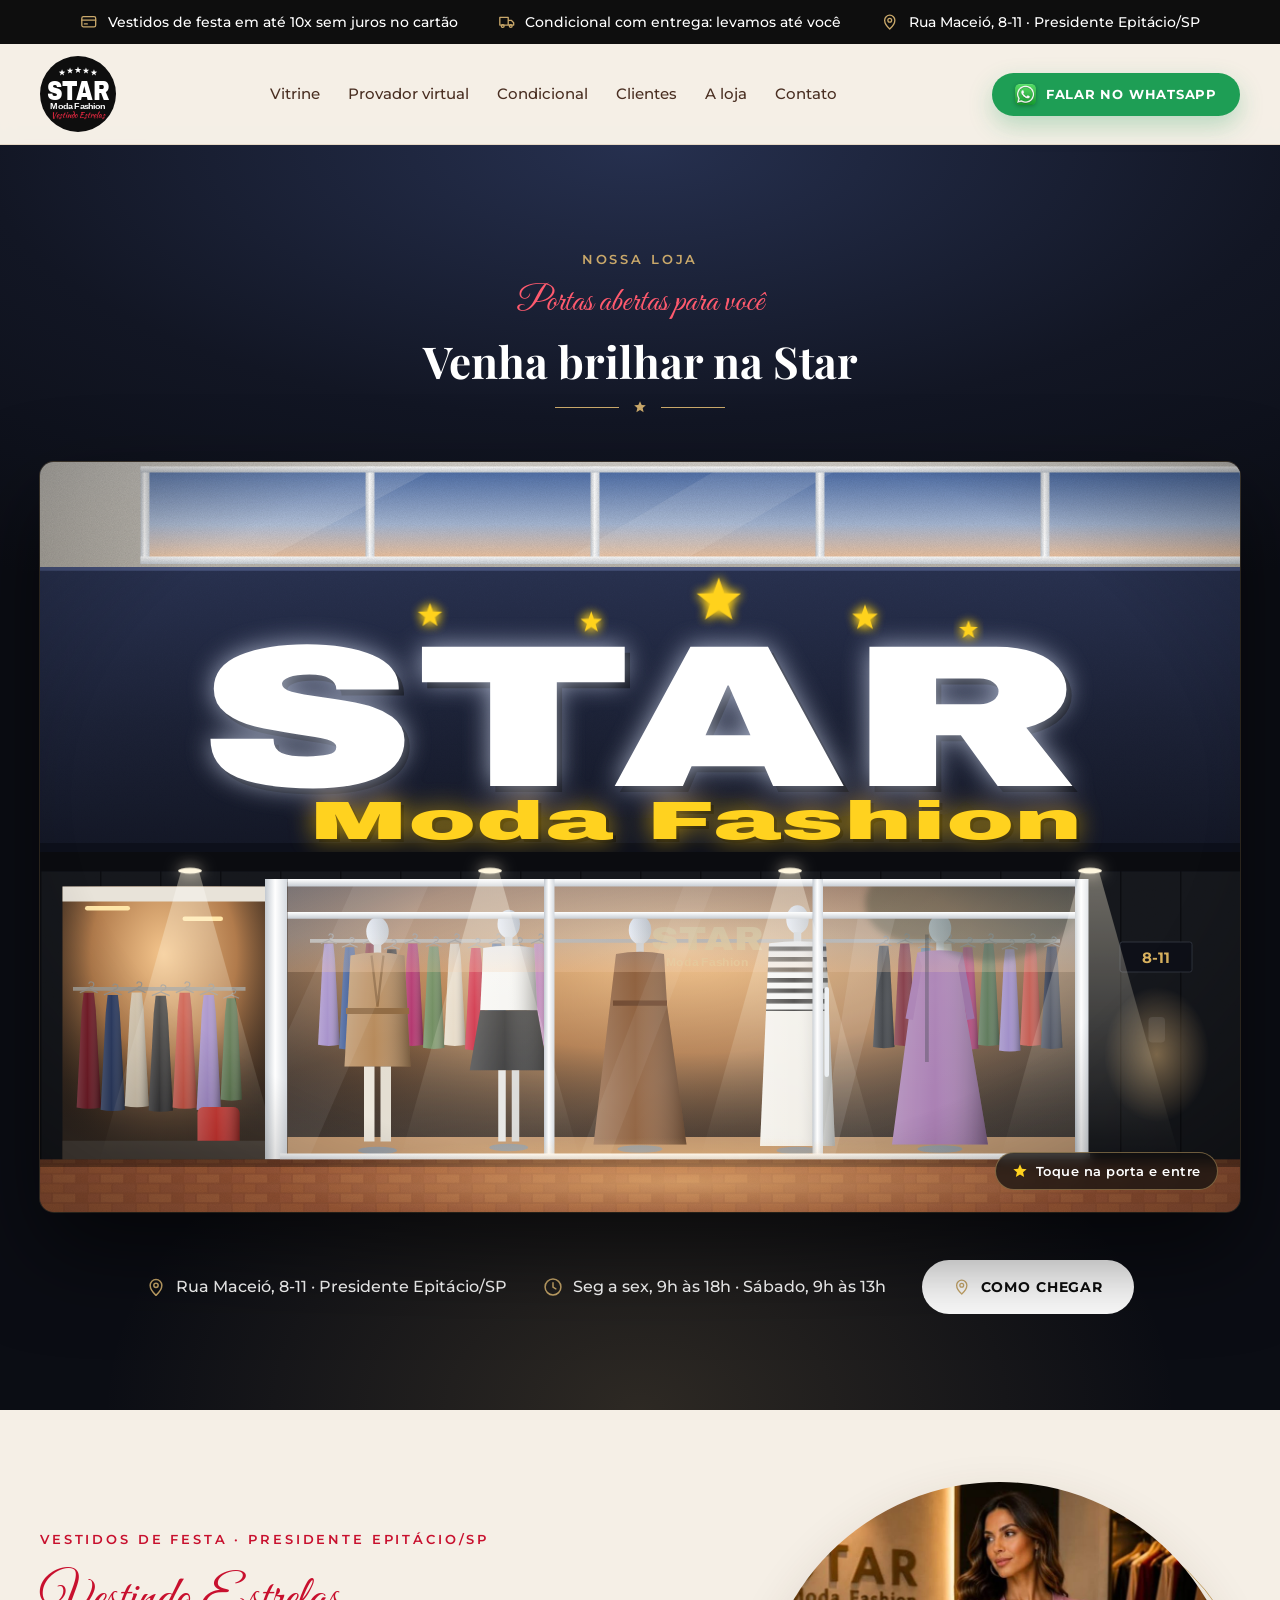
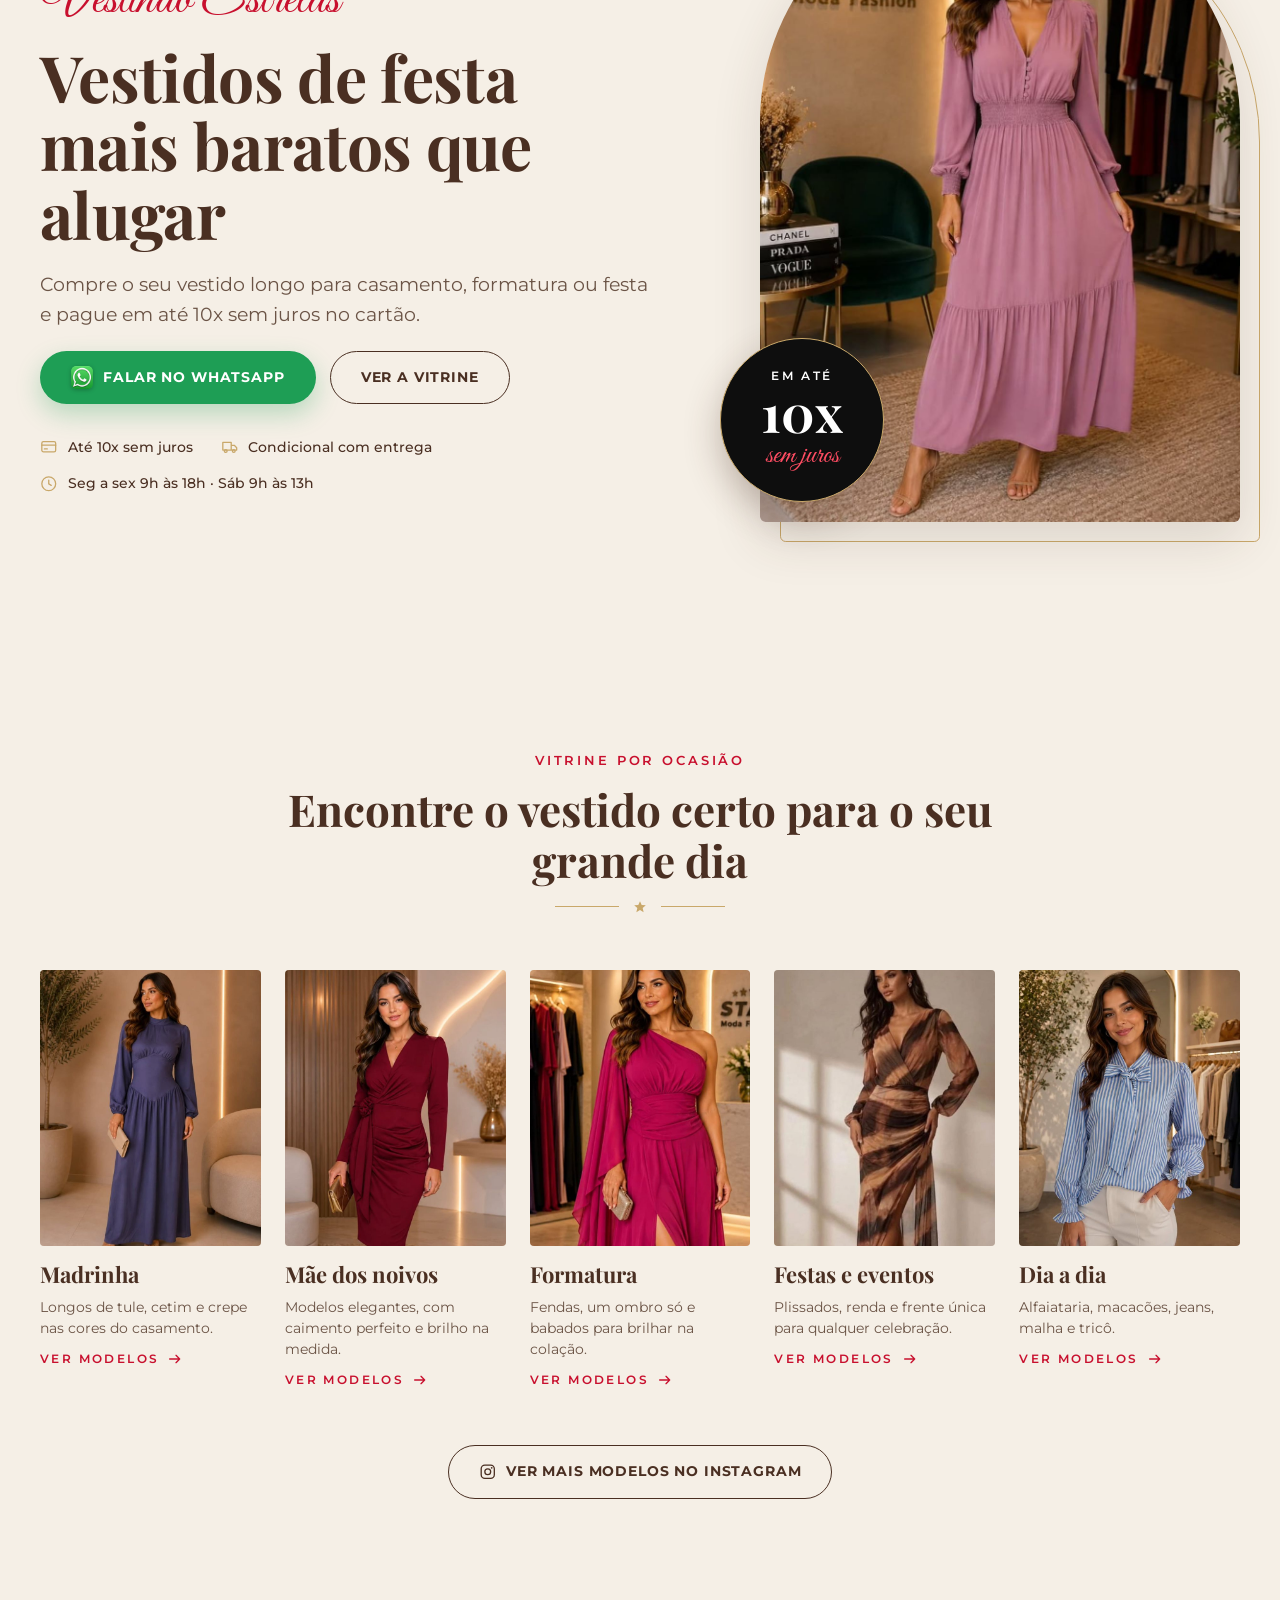
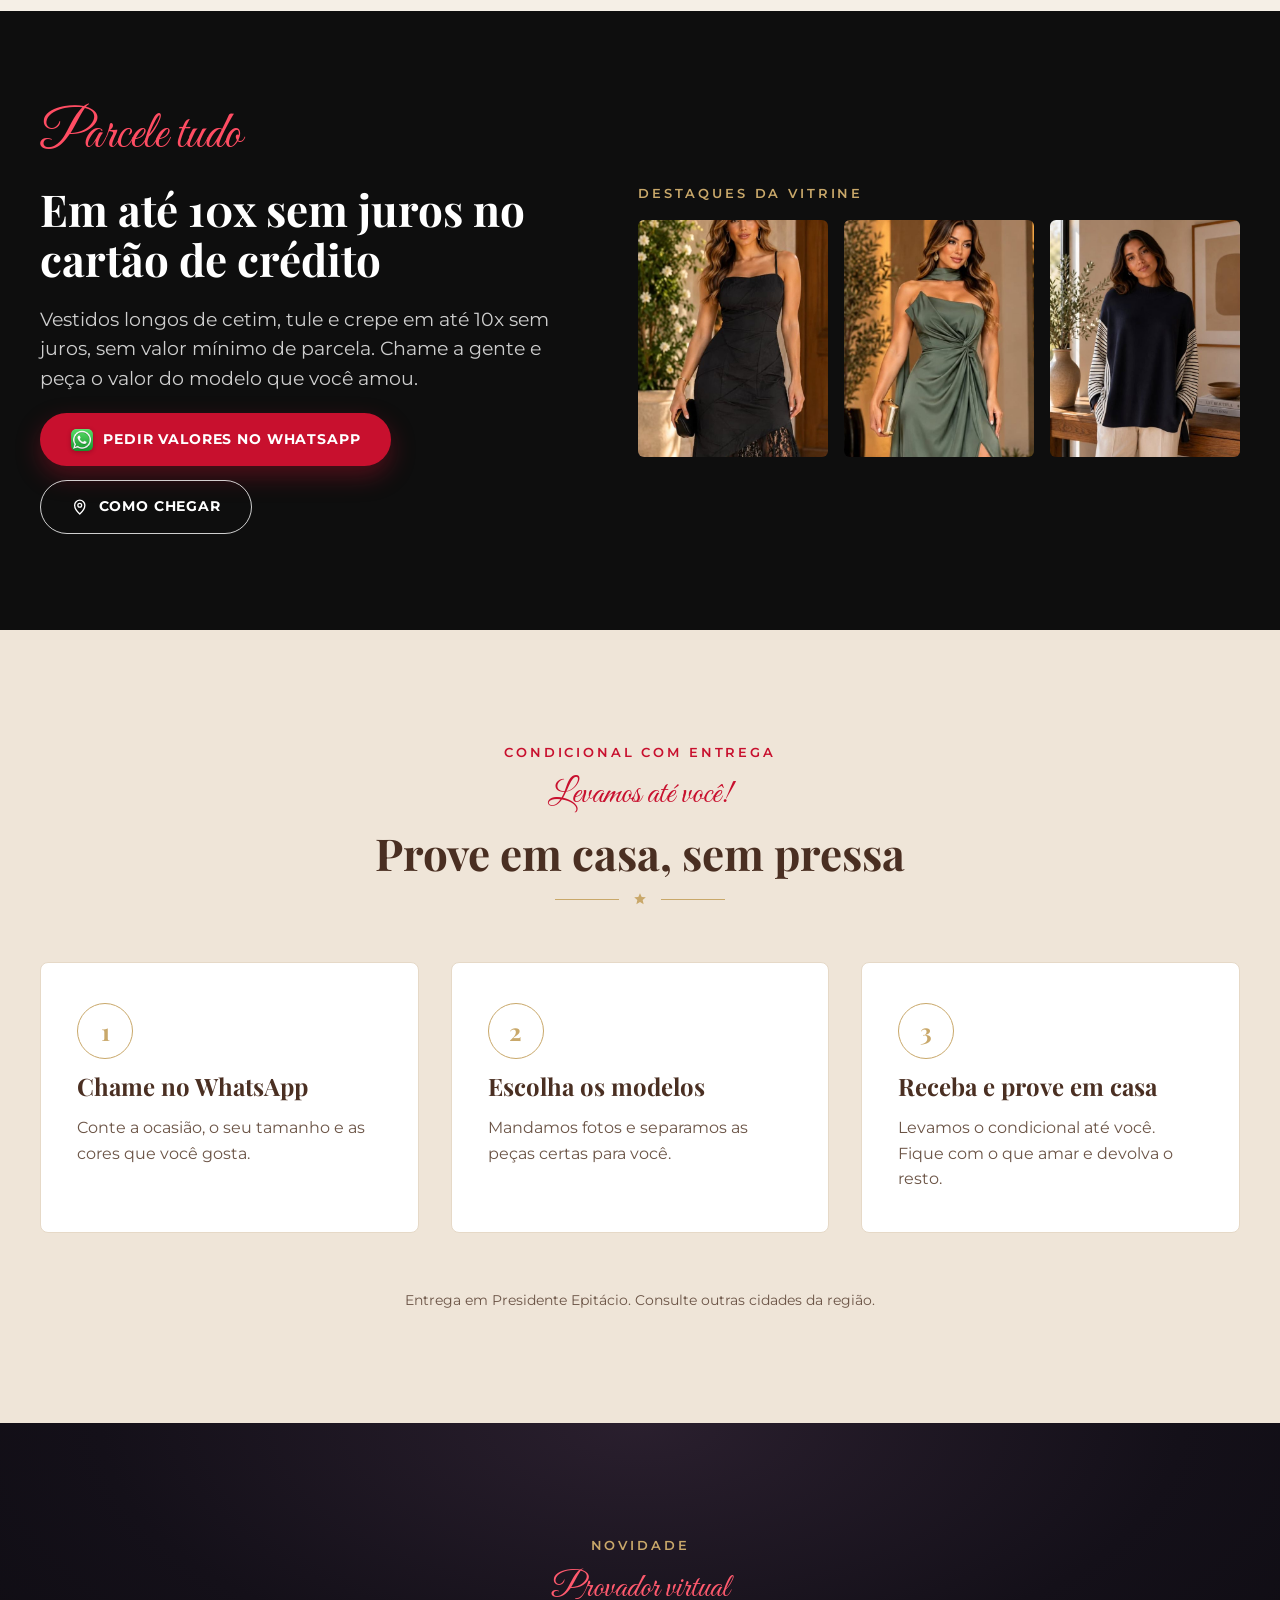
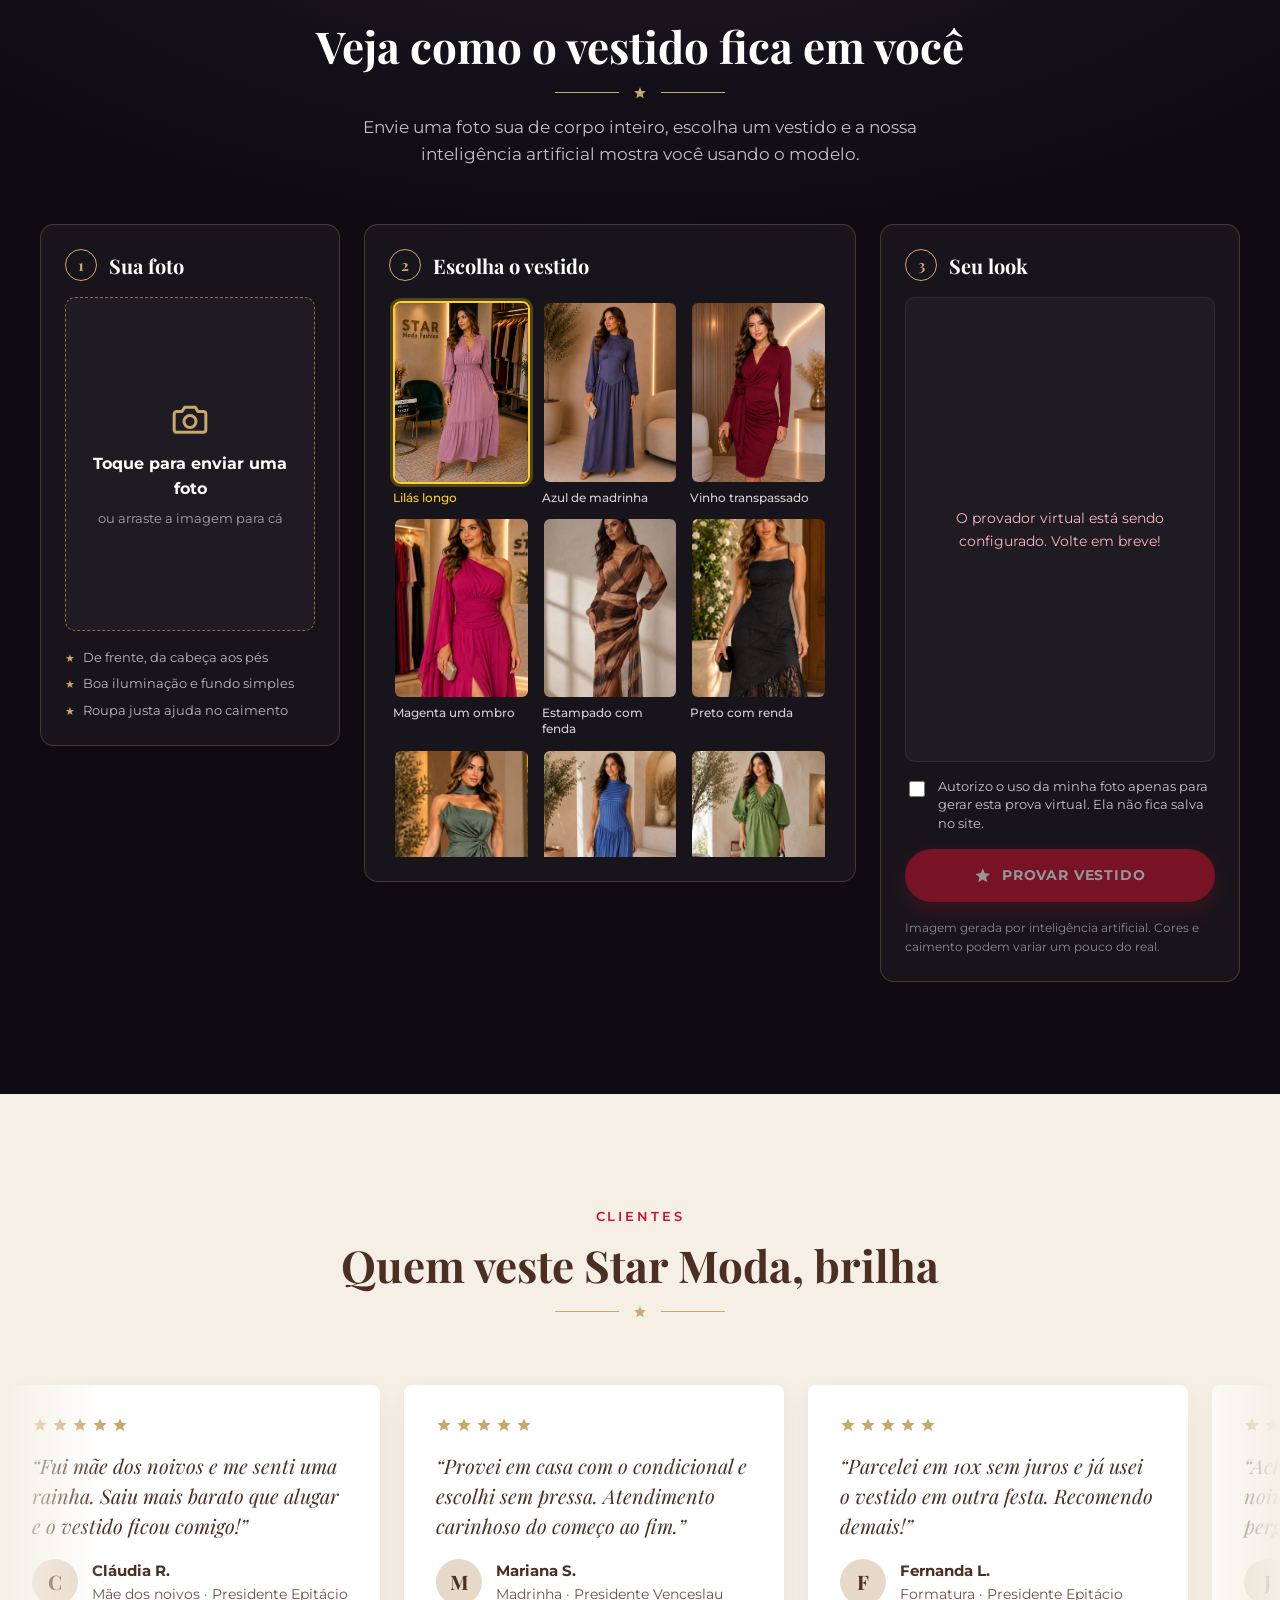
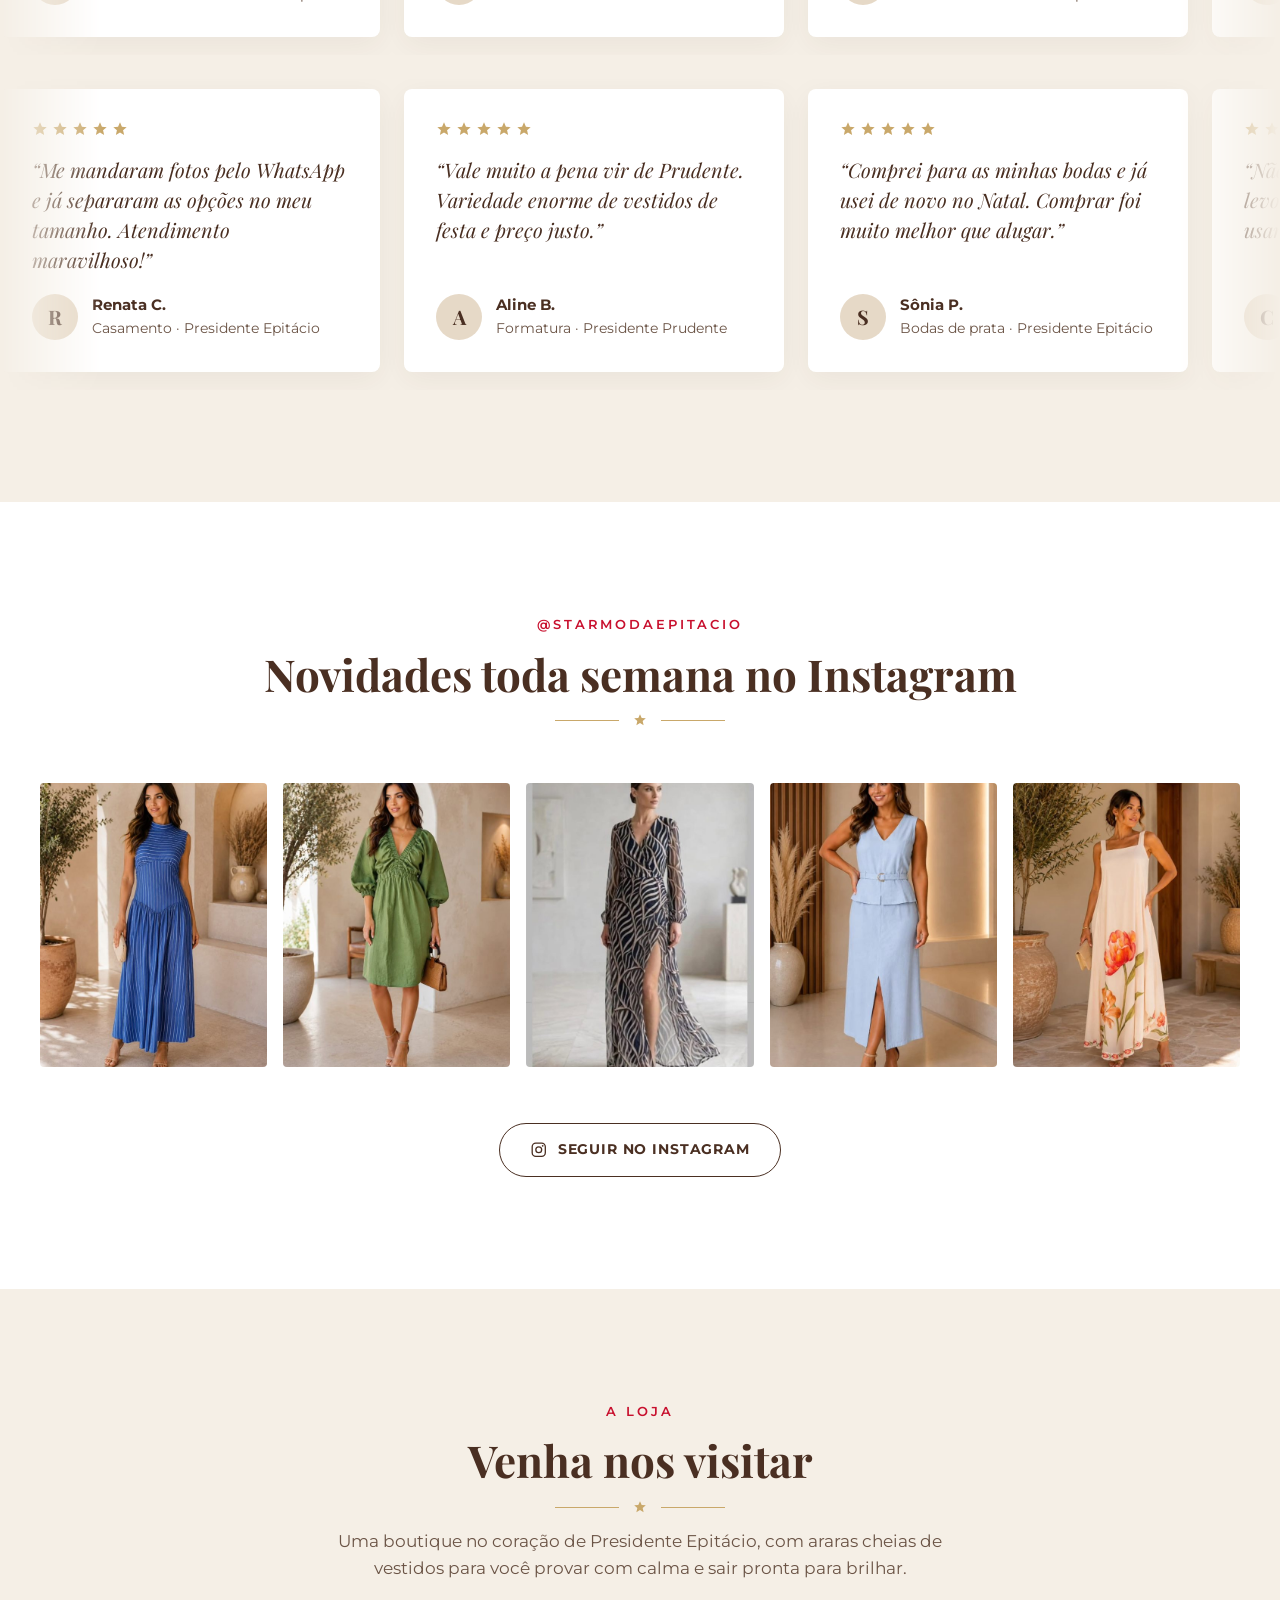
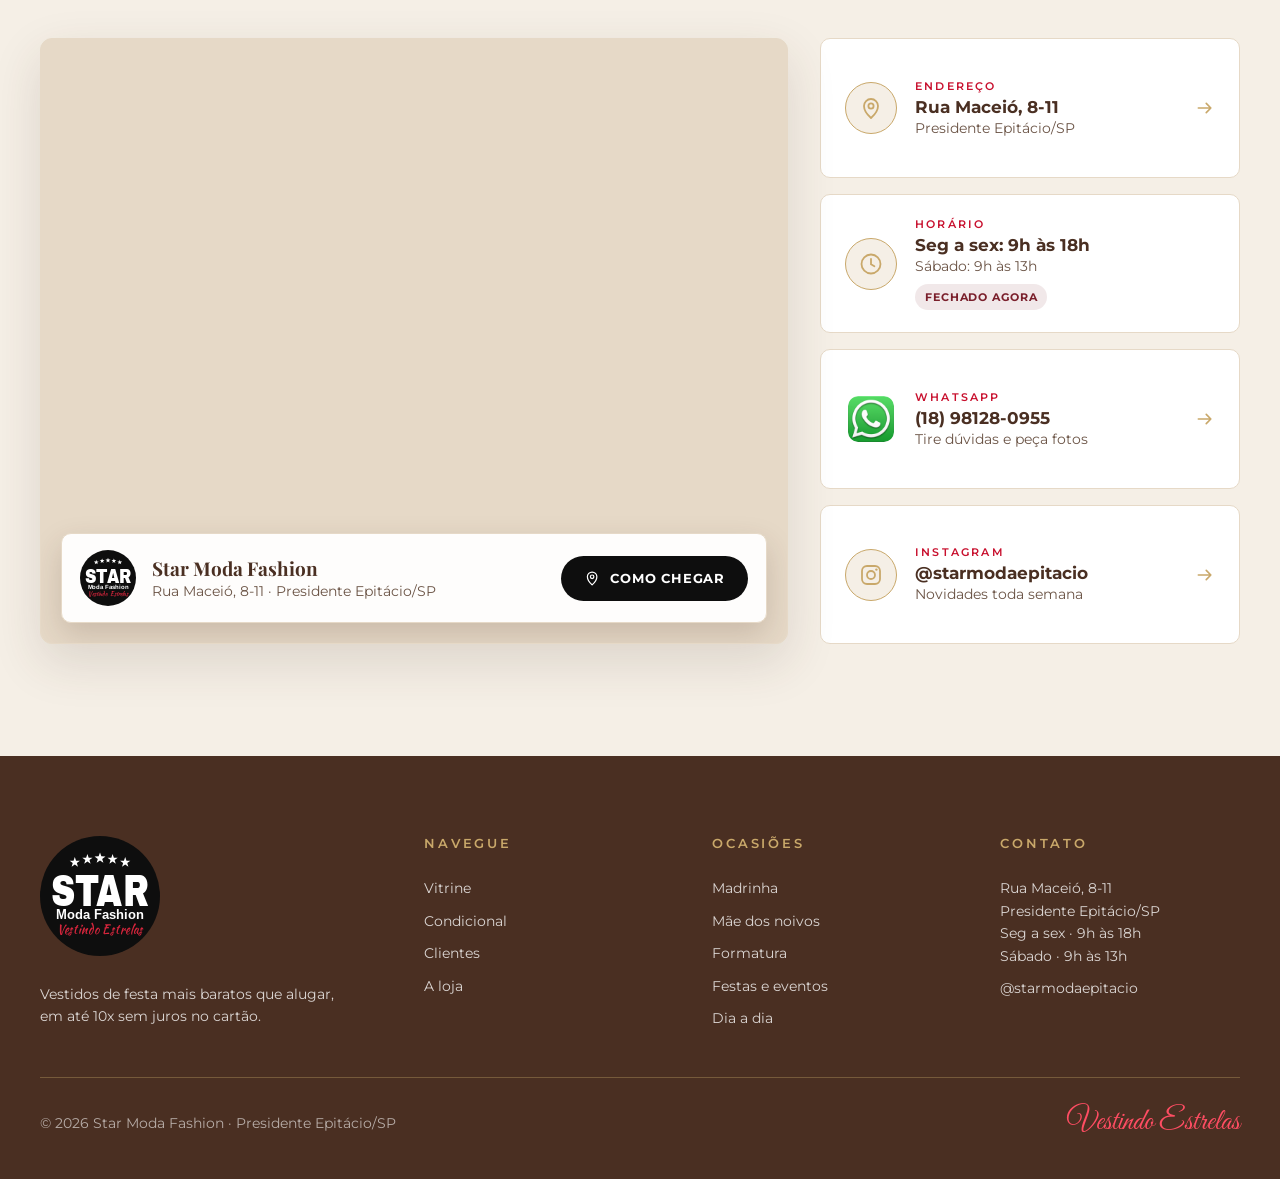
==== commit c27a252e: "Provador virtual com IA e ajustes de conteúdo - Nova seção "Provador virtual": a cliente envia uma f" ====
--- a/index.html
+++ b/index.html
@@ -51,6 +51,7 @@
     <symbol id="i-card" viewBox="0 0 24 24"><rect x="2.5" y="5" width="19" height="14" rx="2.2" fill="none" stroke="currentColor" stroke-width="1.8"/><path d="M2.5 9.8h19M6 15h4" fill="none" stroke="currentColor" stroke-width="1.8" stroke-linecap="round"/></symbol>
     <symbol id="i-instagram" viewBox="0 0 24 24"><rect x="3" y="3" width="18" height="18" rx="5" fill="none" stroke="currentColor" stroke-width="1.8"/><circle cx="12" cy="12" r="4" fill="none" stroke="currentColor" stroke-width="1.8"/><circle cx="17.4" cy="6.6" r="1.2" fill="currentColor"/></symbol>
     <symbol id="i-arrow" viewBox="0 0 24 24"><path d="M4 12h15M13.5 6.5L19 12l-5.5 5.5" fill="none" stroke="currentColor" stroke-width="2" stroke-linecap="round" stroke-linejoin="round"/></symbol>
+    <symbol id="i-camera" viewBox="0 0 24 24"><path d="M4 7.5h3.2l1.6-2.5h6.4l1.6 2.5H20a1.5 1.5 0 0 1 1.5 1.5v9.5A1.5 1.5 0 0 1 20 20H4a1.5 1.5 0 0 1-1.5-1.5V9A1.5 1.5 0 0 1 4 7.5z" fill="none" stroke="currentColor" stroke-width="1.8" stroke-linejoin="round"/><circle cx="12" cy="13.5" r="3.6" fill="none" stroke="currentColor" stroke-width="1.8"/></symbol>
     <symbol id="i-menu" viewBox="0 0 24 24"><path d="M3 6h18M3 12h18M3 18h18" fill="none" stroke="currentColor" stroke-width="2" stroke-linecap="round"/></symbol>
 
     <!-- Logo oficial -->
@@ -89,7 +90,7 @@
     </a>
     <nav class="nav" id="menu" aria-label="Menu principal">
       <a href="#vitrine">Vitrine</a>
-      <a href="#comprar">Comprar x Alugar</a>
+      <a href="#provador">Provador virtual</a>
       <a href="#condicional">Condicional</a>
       <a href="#clientes">Clientes</a>
       <a href="#loja">A loja</a>
@@ -108,7 +109,7 @@
       <div class="section-head section-head--dark reveal">
         <p class="eyebrow">Nossa loja</p>
         <p class="script">Portas abertas para você</p>
-        <h2 id="loja-titulo">Venha brilhar na Star Moda</h2>
+        <h2 id="loja-titulo">Venha brilhar na Star</h2>
         <div class="ornament" aria-hidden="true"><span></span><svg class="ic"><use href="#i-star"/></svg><span></span></div>
       </div>
 
@@ -438,7 +439,7 @@
         <p class="eyebrow">Vestidos de festa · Presidente Epitácio/SP</p>
         <p class="script hero__script">Vestindo Estrelas</p>
         <h1>Vestidos de festa mais baratos que alugar</h1>
-        <p class="lead">Compre o seu vestido longo para casamento, formatura ou festa e pague em até 10x sem juros no cartão. O vestido fica com você — sem taxa de lavagem e sem prazo para devolver.</p>
+        <p class="lead">Compre o seu vestido longo para casamento, formatura ou festa e pague em até 10x sem juros no cartão.</p>
         <div class="actions">
           <a class="btn btn--whatsapp" data-wa data-msg="Olá! Vi o site e quero ver os vestidos de festa." href="#"><img class="ic ic--wa" src="assets/img/whatsapp.png" width="24" height="24" alt="">Falar no WhatsApp</a>
           <a class="btn btn--outline" href="#vitrine">Ver a vitrine</a>
@@ -457,40 +458,6 @@
           <span class="seal__num">10x</span>
           <span class="seal__bottom">sem juros</span>
         </div>
-      </div>
-    </div>
-  </section>
-
-  <!-- Comprar x Alugar -->
-  <section class="section section--white" id="comprar">
-    <div class="container">
-      <div class="section-head reveal">
-        <p class="eyebrow">Faça as contas</p>
-        <h2>Por que comprar é melhor do que alugar?</h2>
-        <div class="ornament" aria-hidden="true"><span></span><svg class="ic"><use href="#i-star"/></svg><span></span></div>
-      </div>
-      <div class="compare">
-        <article class="compare__card compare__card--best reveal">
-          <header><h3>Comprando na Star Moda</h3><span class="pill">Melhor escolha</span></header>
-          <ul class="checklist">
-            <li class="yes"><svg class="ic"><use href="#i-check"/></svg>O vestido é seu para sempre — use de novo quando quiser</li>
-            <li class="yes"><svg class="ic"><use href="#i-check"/></svg>Parcelado em até 10x sem juros no cartão</li>
-            <li class="yes"><svg class="ic"><use href="#i-check"/></svg>Sem taxa de lavagem e sem caução</li>
-            <li class="yes"><svg class="ic"><use href="#i-check"/></svg>Sem prazo de devolução e sem multa</li>
-            <li class="yes"><svg class="ic"><use href="#i-check"/></svg>Prove com calma em casa com o condicional</li>
-          </ul>
-        </article>
-        <article class="compare__card reveal">
-          <header><h3>Alugando</h3></header>
-          <ul class="checklist">
-            <li class="no"><svg class="ic"><use href="#i-x"/></svg>Você paga e devolve logo depois da festa</li>
-            <li class="no"><svg class="ic"><use href="#i-x"/></svg>Taxa de lavagem e caução à parte</li>
-            <li class="no"><svg class="ic"><use href="#i-x"/></svg>Prazo apertado para buscar e devolver</li>
-            <li class="no"><svg class="ic"><use href="#i-x"/></svg>Multa se manchar, rasgar ou atrasar</li>
-            <li class="no"><svg class="ic"><use href="#i-x"/></svg>Modelo que outras pessoas já usaram</li>
-          </ul>
-          <p class="compare__foot">No fim, o dinheiro vai embora e o vestido volta para a loja.</p>
-        </article>
       </div>
     </div>
   </section>
@@ -584,11 +551,130 @@
     </div>
   </section>
 
+  <!-- Provador virtual -->
+  <section class="section tryon" id="provador">
+    <div class="container">
+      <div class="section-head section-head--dark reveal">
+        <p class="eyebrow">Novidade</p>
+        <p class="script">Provador virtual</p>
+        <h2>Veja como o vestido fica em você</h2>
+        <div class="ornament" aria-hidden="true"><span></span><svg class="ic"><use href="#i-star"/></svg><span></span></div>
+        <p class="section-head__text">Envie uma foto sua de corpo inteiro, escolha um vestido e a nossa inteligência artificial mostra você usando o modelo.</p>
+      </div>
+
+      <form class="tryon__app reveal" id="provador-form" novalidate>
+        <!-- 1. Foto -->
+        <div class="tryon__step">
+          <h3><span class="tryon__n">1</span>Sua foto</h3>
+          <label class="drop" id="drop">
+            <input type="file" id="foto" accept="image/jpeg,image/png,image/webp" hidden>
+            <img class="drop__preview" id="foto-preview" alt="Sua foto enviada" hidden>
+            <span class="drop__empty">
+              <svg class="ic"><use href="#i-camera"/></svg>
+              <strong>Toque para enviar uma foto</strong>
+              <small>ou arraste a imagem para cá</small>
+            </span>
+            <span class="drop__change" hidden>Trocar foto</span>
+          </label>
+          <ul class="tips">
+            <li>De frente, da cabeça aos pés</li>
+            <li>Boa iluminação e fundo simples</li>
+            <li>Roupa justa ajuda no caimento</li>
+          </ul>
+        </div>
+
+        <!-- 2. Vestido -->
+        <div class="tryon__step">
+          <h3><span class="tryon__n">2</span>Escolha o vestido</h3>
+          <div class="dresses" role="radiogroup" aria-label="Vestidos do catálogo">
+            <label class="dress">
+              <input type="radio" name="vestido" value="lilas-longo" data-nome="Lilás longo" checked>
+              <img src="assets/img/hero-vestido-lilas.jpg" loading="lazy" width="600" height="800" alt="">
+              <span>Lilás longo</span>
+            </label>
+            <label class="dress">
+              <input type="radio" name="vestido" value="madrinha-azul" data-nome="Azul de madrinha">
+              <img src="assets/img/madrinha-vestido-azul.jpg" loading="lazy" width="600" height="800" alt="">
+              <span>Azul de madrinha</span>
+            </label>
+            <label class="dress">
+              <input type="radio" name="vestido" value="vinho-transpassado" data-nome="Vinho transpassado">
+              <img src="assets/img/mae-dos-noivos-vestido-vinho.jpg" loading="lazy" width="600" height="800" alt="">
+              <span>Vinho transpassado</span>
+            </label>
+            <label class="dress">
+              <input type="radio" name="vestido" value="magenta-um-ombro" data-nome="Magenta um ombro">
+              <img src="assets/img/formatura-vestido-magenta.jpg" loading="lazy" width="600" height="800" alt="">
+              <span>Magenta um ombro</span>
+            </label>
+            <label class="dress">
+              <input type="radio" name="vestido" value="estampado-fenda" data-nome="Estampado com fenda">
+              <img src="assets/img/festa-vestido-estampado.jpg" loading="lazy" width="600" height="800" alt="">
+              <span>Estampado com fenda</span>
+            </label>
+            <label class="dress">
+              <input type="radio" name="vestido" value="preto-renda" data-nome="Preto com renda">
+              <img src="assets/img/destaque-vestido-preto-renda.jpg" loading="lazy" width="600" height="800" alt="">
+              <span>Preto com renda</span>
+            </label>
+            <label class="dress">
+              <input type="radio" name="vestido" value="verde-cetim" data-nome="Verde-oliva cetim">
+              <img src="assets/img/destaque-vestido-verde-um-ombro.jpg" loading="lazy" width="600" height="800" alt="">
+              <span>Verde-oliva cetim</span>
+            </label>
+            <label class="dress">
+              <input type="radio" name="vestido" value="azul-listrado" data-nome="Azul listrado">
+              <img src="assets/img/insta-vestido-azul-listrado.jpg" loading="lazy" width="600" height="800" alt="">
+              <span>Azul listrado</span>
+            </label>
+            <label class="dress">
+              <input type="radio" name="vestido" value="verde-midi" data-nome="Verde midi">
+              <img src="assets/img/insta-vestido-verde.jpg" loading="lazy" width="600" height="800" alt="">
+              <span>Verde midi</span>
+            </label>
+            <label class="dress">
+              <input type="radio" name="vestido" value="floral-branco" data-nome="Floral branco">
+              <img src="assets/img/insta-vestido-floral.jpg" loading="lazy" width="600" height="800" alt="">
+              <span>Floral branco</span>
+            </label>
+          </div>
+        </div>
+
+        <!-- 3. Resultado -->
+        <div class="tryon__step tryon__step--result">
+          <h3><span class="tryon__n">3</span>Seu look</h3>
+          <div class="result" id="resultado" aria-live="polite">
+            <div class="result__empty">
+              <svg class="ic"><use href="#i-star"/></svg>
+              <p>Sua foto com o vestido escolhido aparece aqui.</p>
+            </div>
+            <div class="result__loading" hidden>
+              <div class="result__spinner" aria-hidden="true"></div>
+              <p class="result__msg">Preparando o provador…</p>
+            </div>
+            <img class="result__img" alt="Você usando o vestido escolhido (imagem gerada por IA)" hidden>
+            <p class="result__error" role="alert" hidden></p>
+          </div>
+          <label class="consent">
+            <input type="checkbox" id="consentimento" required>
+            <span>Autorizo o uso da minha foto apenas para gerar esta prova virtual. Ela não fica salva no site.</span>
+          </label>
+          <button class="btn btn--red tryon__go" type="submit" id="provar"><svg class="ic"><use href="#i-star"/></svg>Provar vestido</button>
+          <div class="result__actions" hidden>
+            <a class="btn btn--whatsapp btn--sm" id="quero" data-wa href="#"><img class="ic ic--wa" src="assets/img/whatsapp.png" width="24" height="24" alt="">Quero este vestido</a>
+            <a class="btn btn--outline-light btn--sm" id="baixar" download="provador-star-moda.jpg" href="#">Baixar foto</a>
+          </div>
+          <p class="tryon__note">Imagem gerada por inteligência artificial. Cores e caimento podem variar um pouco do real.</p>
+        </div>
+      </form>
+    </div>
+  </section>
+
   <!-- Clientes -->
   <section class="section section--cream reviews" id="clientes">
     <div class="container">
       <div class="section-head reveal">
-        <p class="eyebrow">Clientes reais</p>
+        <p class="eyebrow">Clientes</p>
         <h2>Quem veste Star Moda, brilha</h2>
         <div class="ornament" aria-hidden="true"><span></span><svg class="ic"><use href="#i-star"/></svg><span></span></div>
       </div>
@@ -742,7 +828,7 @@
       </div>
       <nav aria-label="Navegue">
         <h4>Navegue</h4>
-        <a href="#vitrine">Vitrine</a><a href="#comprar">Comprar x Alugar</a><a href="#condicional">Condicional</a><a href="#clientes">Clientes</a><a href="#loja">A loja</a>
+        <a href="#vitrine">Vitrine</a><a href="#condicional">Condicional</a><a href="#clientes">Clientes</a><a href="#loja">A loja</a>
       </nav>
       <nav aria-label="Ocasiões">
         <h4>Ocasiões</h4>
--- a/css/styles.css
+++ b/css/styles.css
@@ -26,6 +26,7 @@
 }
 
 *, *::before, *::after { box-sizing: border-box; }
+[hidden] { display: none !important; }
 html { scroll-behavior: smooth; scroll-padding-top: 96px; }
 body {
   margin: 0;
@@ -252,6 +253,52 @@
 .link .ic { width: 16px; height: 16px; transition: transform .3s var(--ease); }
 .occasion:hover .link .ic { transform: translateX(4px); }
 
+/* ===== Provador virtual ===== */
+.tryon { background: radial-gradient(900px 420px at 50% 0%, #2a1f2e 0%, #141019 60%, #0e0c12 100%); color: #fff; }
+.tryon .section-head__text { color: rgba(255,255,255,.75); }
+.tryon__app { display: grid; grid-template-columns: 300px 1fr 360px; gap: 24px; align-items: start; }
+.tryon__step { background: rgba(255,255,255,.04); border: 1px solid rgba(201,168,106,.25); border-radius: 14px; padding: 24px; display: flex; flex-direction: column; gap: 16px; min-width: 0; }
+.tryon__step h3 { display: flex; align-items: center; gap: 12px; font-size: 20px; color: #fff; }
+.tryon__n { width: 32px; height: 32px; border-radius: 50%; border: 1.5px solid var(--dourado); color: var(--dourado); display: grid; place-items: center; font-size: 15px; flex: none; }
+
+.drop { position: relative; display: grid; place-items: center; aspect-ratio: 3 / 4; border: 1.5px dashed rgba(201,168,106,.6); border-radius: 10px; cursor: pointer; overflow: hidden; background: rgba(255,255,255,.03); transition: border-color .3s, background .3s; }
+.drop:hover, .drop.is-over { border-color: var(--amarelo); background: rgba(255,210,31,.06); }
+.drop__empty { display: flex; flex-direction: column; align-items: center; gap: 6px; text-align: center; padding: 16px; }
+.drop__empty .ic { width: 40px; height: 40px; color: var(--dourado); margin-bottom: 6px; }
+.drop__empty small { color: rgba(255,255,255,.6); }
+.drop__preview { position: absolute; inset: 0; width: 100%; height: 100%; object-fit: cover; }
+.drop__change { position: absolute; bottom: 10px; left: 50%; transform: translateX(-50%); background: rgba(14,14,14,.75); padding: 6px 14px; border-radius: 999px; font-size: 12px; font-weight: 600; }
+.tips { font-size: 13px; color: rgba(255,255,255,.7); display: flex; flex-direction: column; gap: 6px; }
+.tips li::before { content: "★"; color: var(--dourado); margin-right: 8px; font-size: 11px; }
+
+.dresses { display: grid; grid-template-columns: repeat(auto-fill, minmax(110px, 1fr)); gap: 12px; max-height: 560px; overflow-y: auto; padding: 4px; scrollbar-color: var(--dourado) transparent; }
+.dress { position: relative; cursor: pointer; display: flex; flex-direction: column; gap: 6px; }
+.dress input { position: absolute; opacity: 0; pointer-events: none; }
+.dress img { width: 100%; aspect-ratio: 3 / 4; object-fit: cover; object-position: 50% 15%; border-radius: 8px; border: 2px solid transparent; transition: border-color .25s, transform .25s var(--ease); }
+.dress span { font-size: 12px; font-weight: 500; color: rgba(255,255,255,.8); line-height: 1.3; }
+.dress:hover img { transform: translateY(-3px); }
+.dress input:checked + img { border-color: var(--amarelo); box-shadow: 0 0 0 3px rgba(255,210,31,.25); }
+.dress input:checked ~ span { color: var(--amarelo); }
+.dress input:focus-visible + img { outline: 3px solid var(--dourado); outline-offset: 2px; }
+
+.result { position: relative; aspect-ratio: 2 / 3; border-radius: 10px; overflow: hidden; background: rgba(255,255,255,.03); border: 1px solid rgba(255,255,255,.08); display: grid; place-items: center; }
+.result__empty, .result__loading { display: flex; flex-direction: column; align-items: center; gap: 14px; text-align: center; padding: 24px; color: rgba(255,255,255,.65); font-size: 14px; }
+.result__empty .ic { width: 36px; height: 36px; color: var(--dourado); }
+.result__img { position: absolute; inset: 0; width: 100%; height: 100%; object-fit: cover; animation: revealImg 1s var(--ease); }
+@keyframes revealImg { from { opacity: 0; transform: scale(1.04); filter: blur(8px); } to { opacity: 1; transform: none; filter: none; } }
+.result__spinner { width: 56px; height: 56px; border-radius: 50%; border: 3px solid rgba(255,210,31,.2); border-top-color: var(--amarelo); animation: spin 1s linear infinite; }
+@keyframes spin { to { transform: rotate(360deg); } }
+.result.is-loading::after { content: ""; position: absolute; inset: 0; background: linear-gradient(110deg, transparent 30%, rgba(255,255,255,.06) 50%, transparent 70%); animation: shimmer 1.8s infinite; }
+@keyframes shimmer { from { transform: translateX(-100%); } to { transform: translateX(100%); } }
+.result__error { padding: 24px; text-align: center; color: #ffb3bd; font-size: 14px; }
+.result__actions { display: flex; flex-wrap: wrap; gap: 10px; }
+.result__actions .btn { flex: 1 1 auto; }
+.consent { display: flex; gap: 10px; align-items: flex-start; font-size: 12.5px; line-height: 1.45; color: rgba(255,255,255,.75); cursor: pointer; }
+.consent input { margin-top: 3px; accent-color: var(--vermelho); width: 16px; height: 16px; flex: none; }
+.tryon__go { width: 100%; }
+.tryon__go[disabled] { opacity: .55; cursor: not-allowed; transform: none; }
+.tryon__note { font-size: 12px; color: rgba(255,255,255,.5); }
+
 /* Oferta */
 .offer { background: var(--preto); color: #fff; padding: 96px 0; }
 .offer__grid { display: grid; grid-template-columns: 1fr auto; gap: 72px; align-items: center; }
@@ -368,6 +415,9 @@
   .offer__grid { grid-template-columns: 1fr; }
   .posts { grid-template-columns: repeat(3, 1fr); }
   .location__grid { grid-template-columns: 1fr; }
+  .tryon__app { grid-template-columns: 1fr 1fr; }
+  .tryon__step--result { grid-column: span 2; }
+  .result { aspect-ratio: auto; min-height: 420px; }
   .info-tiles { grid-template-columns: 1fr 1fr; grid-template-rows: none; }
 }
 @media (max-width: 900px) {
@@ -404,6 +454,12 @@
   .occasion h3 { font-size: 19px; }
   .posts { gap: 10px; }
   .info-tiles { grid-template-columns: 1fr; }
+  .tryon__app { grid-template-columns: 1fr; }
+  .tryon__step--result { grid-column: auto; }
+  .tryon__step { padding: 18px; }
+  .drop { aspect-ratio: 4 / 3; }
+  .dresses { grid-template-columns: none; grid-auto-flow: column; grid-auto-columns: 112px; max-height: none; overflow-x: auto; overflow-y: hidden; }
+  .result { aspect-ratio: 2 / 3; min-height: 0; }
   .map-card { min-height: 420px; }
   .map-card__badge { flex-wrap: wrap; left: 12px; right: 12px; bottom: 12px; }
   .map-card__badge .btn { flex: 1 1 100%; }
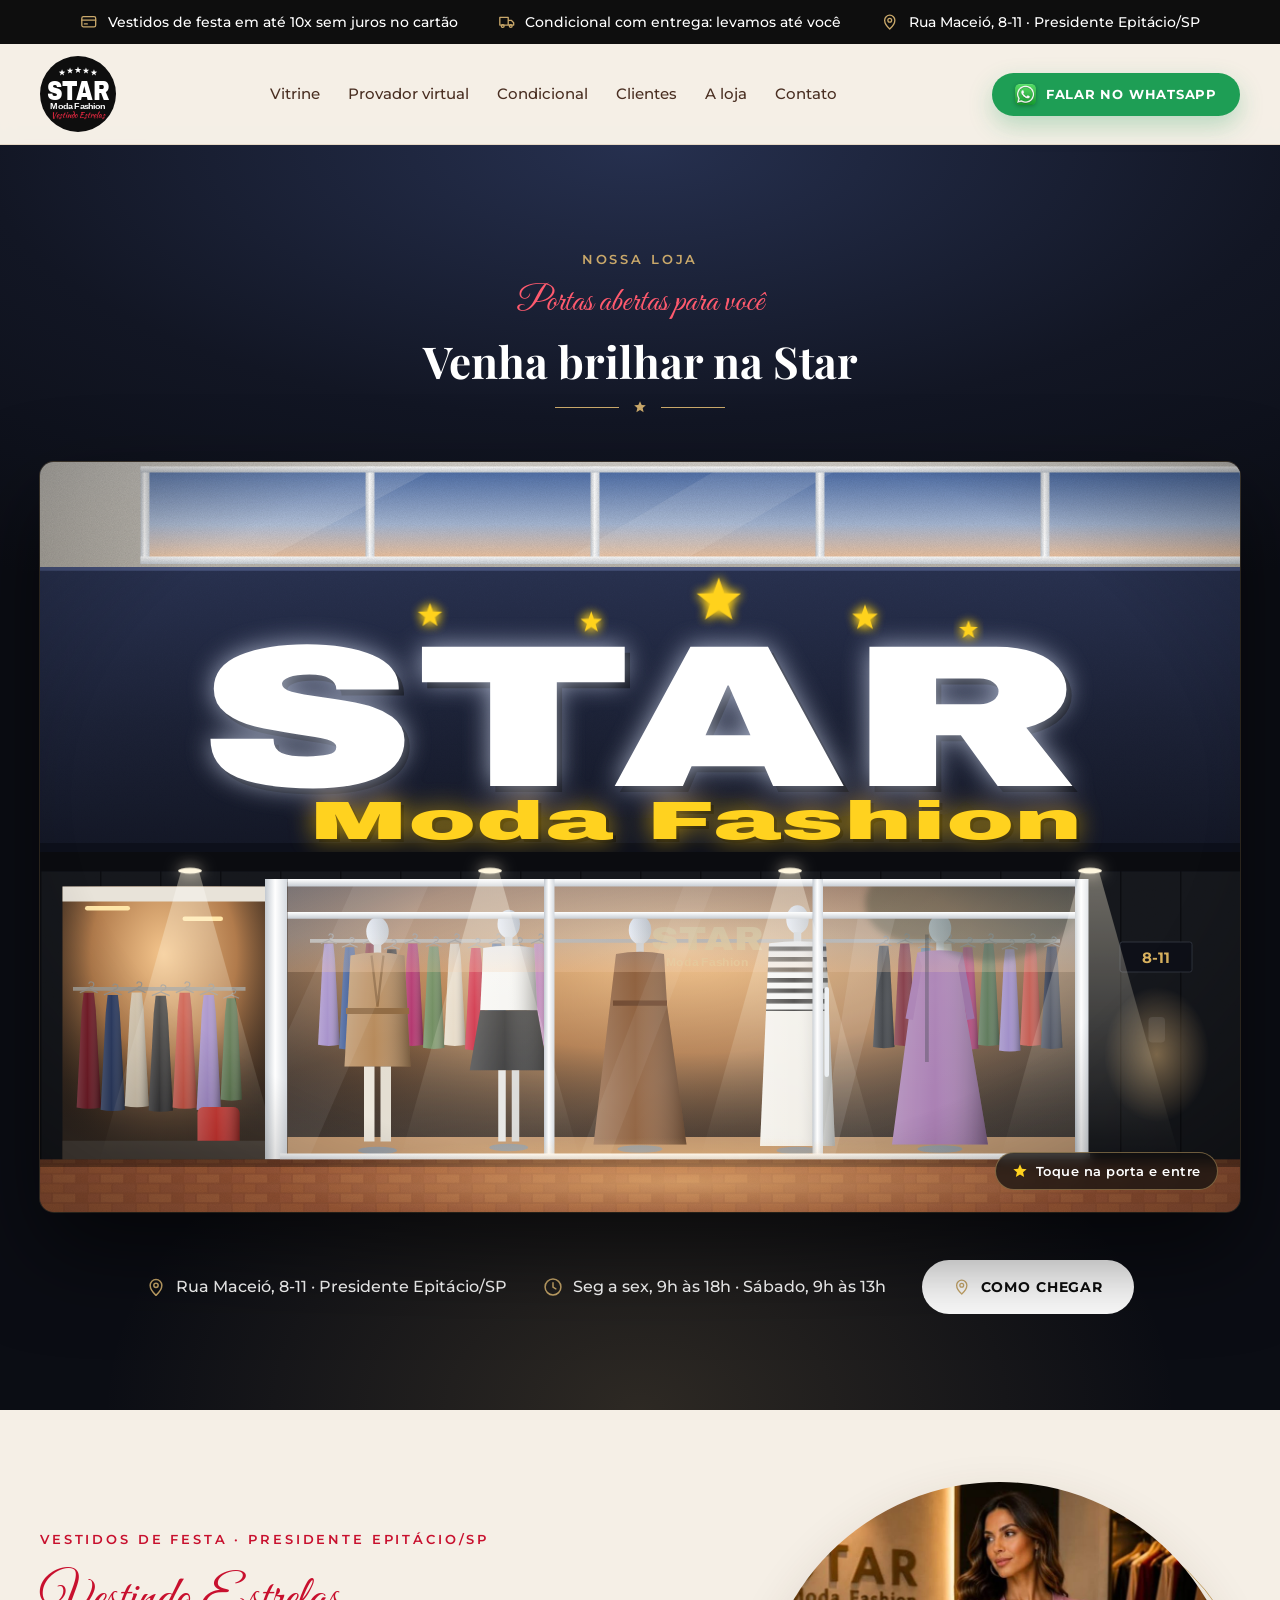
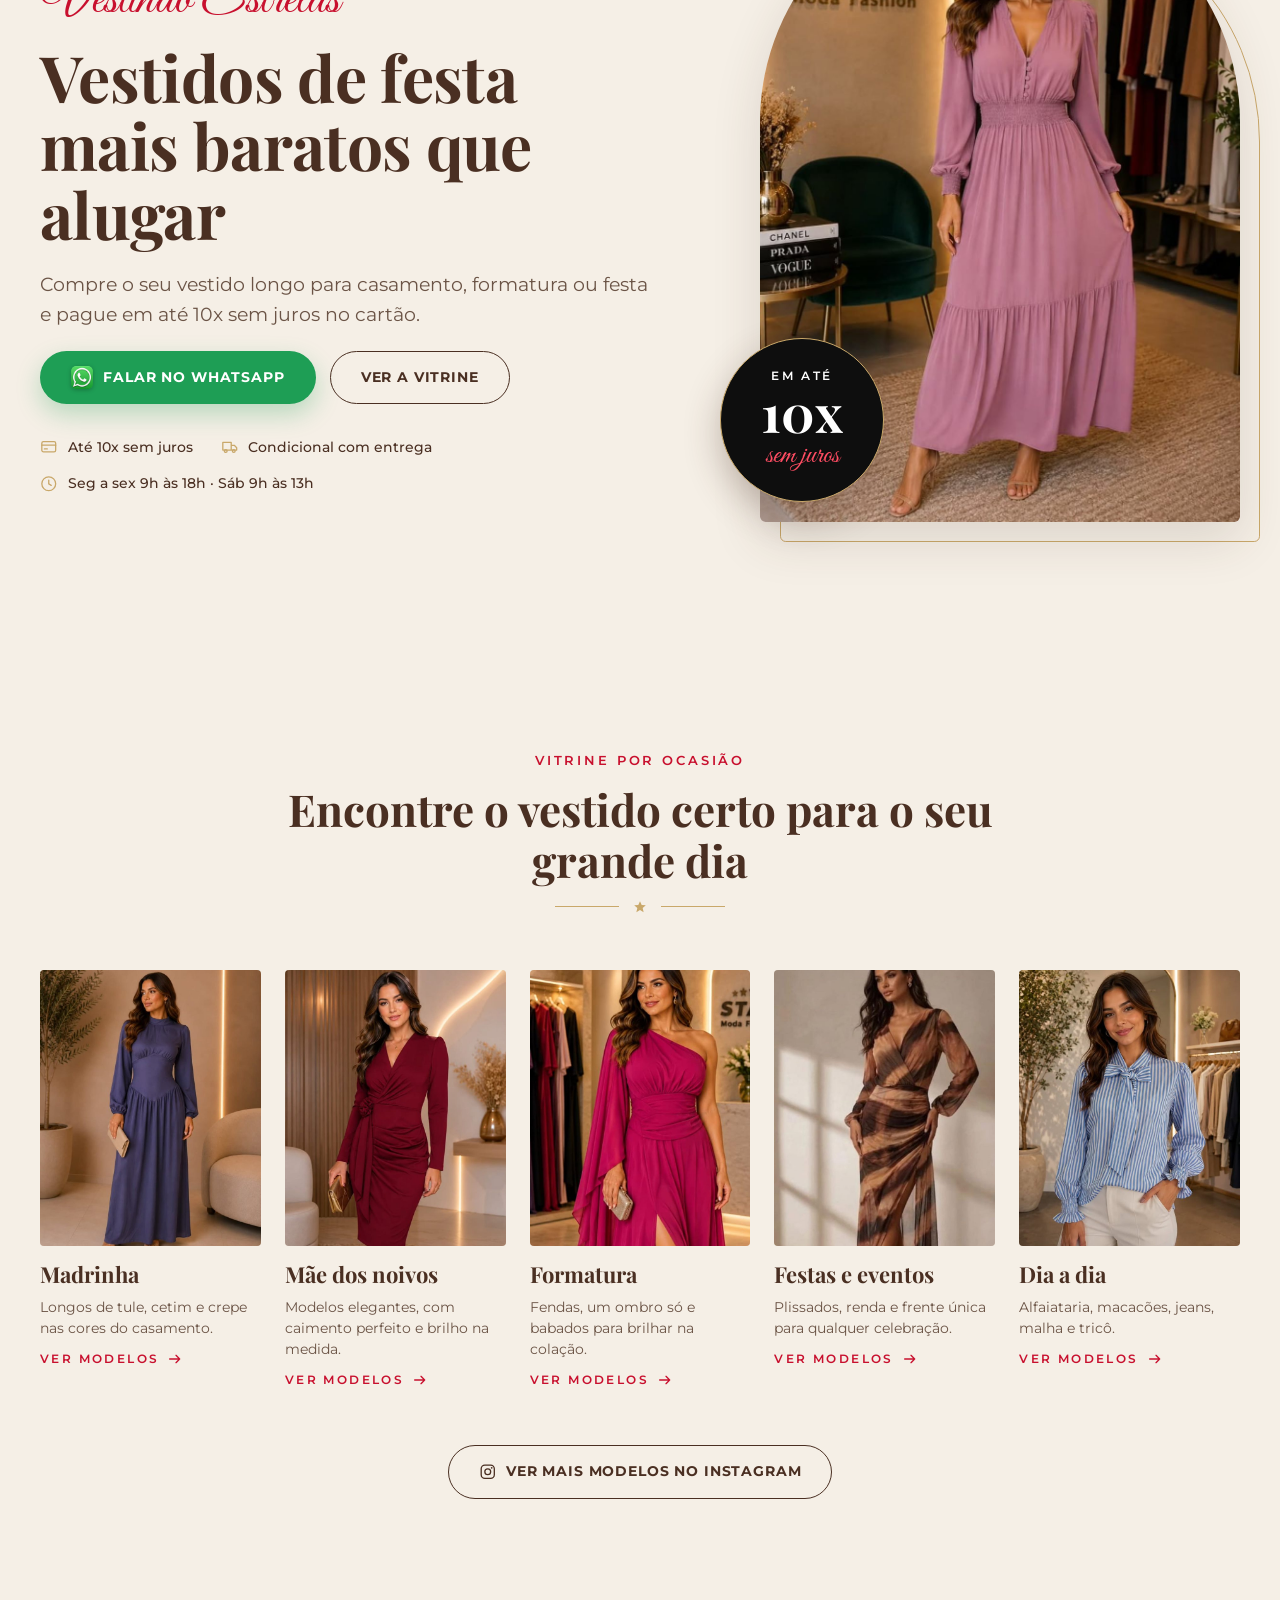
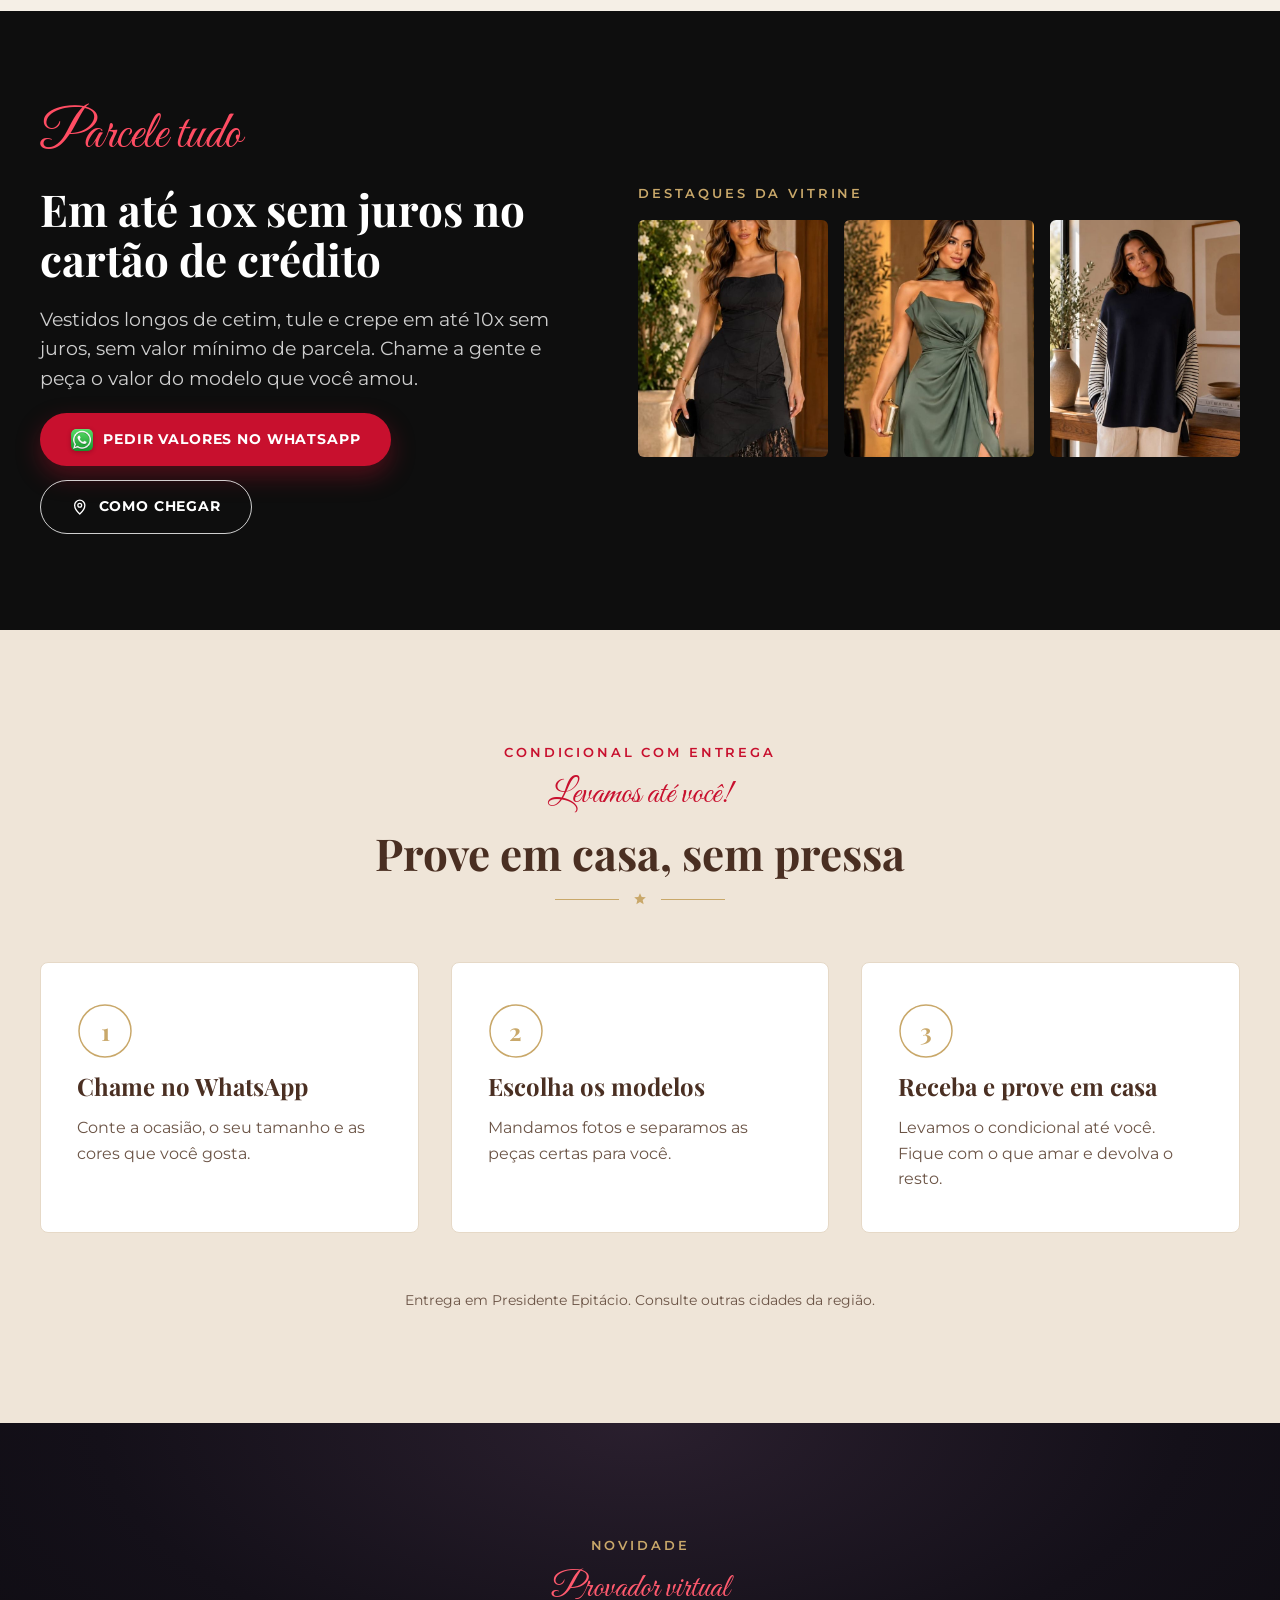
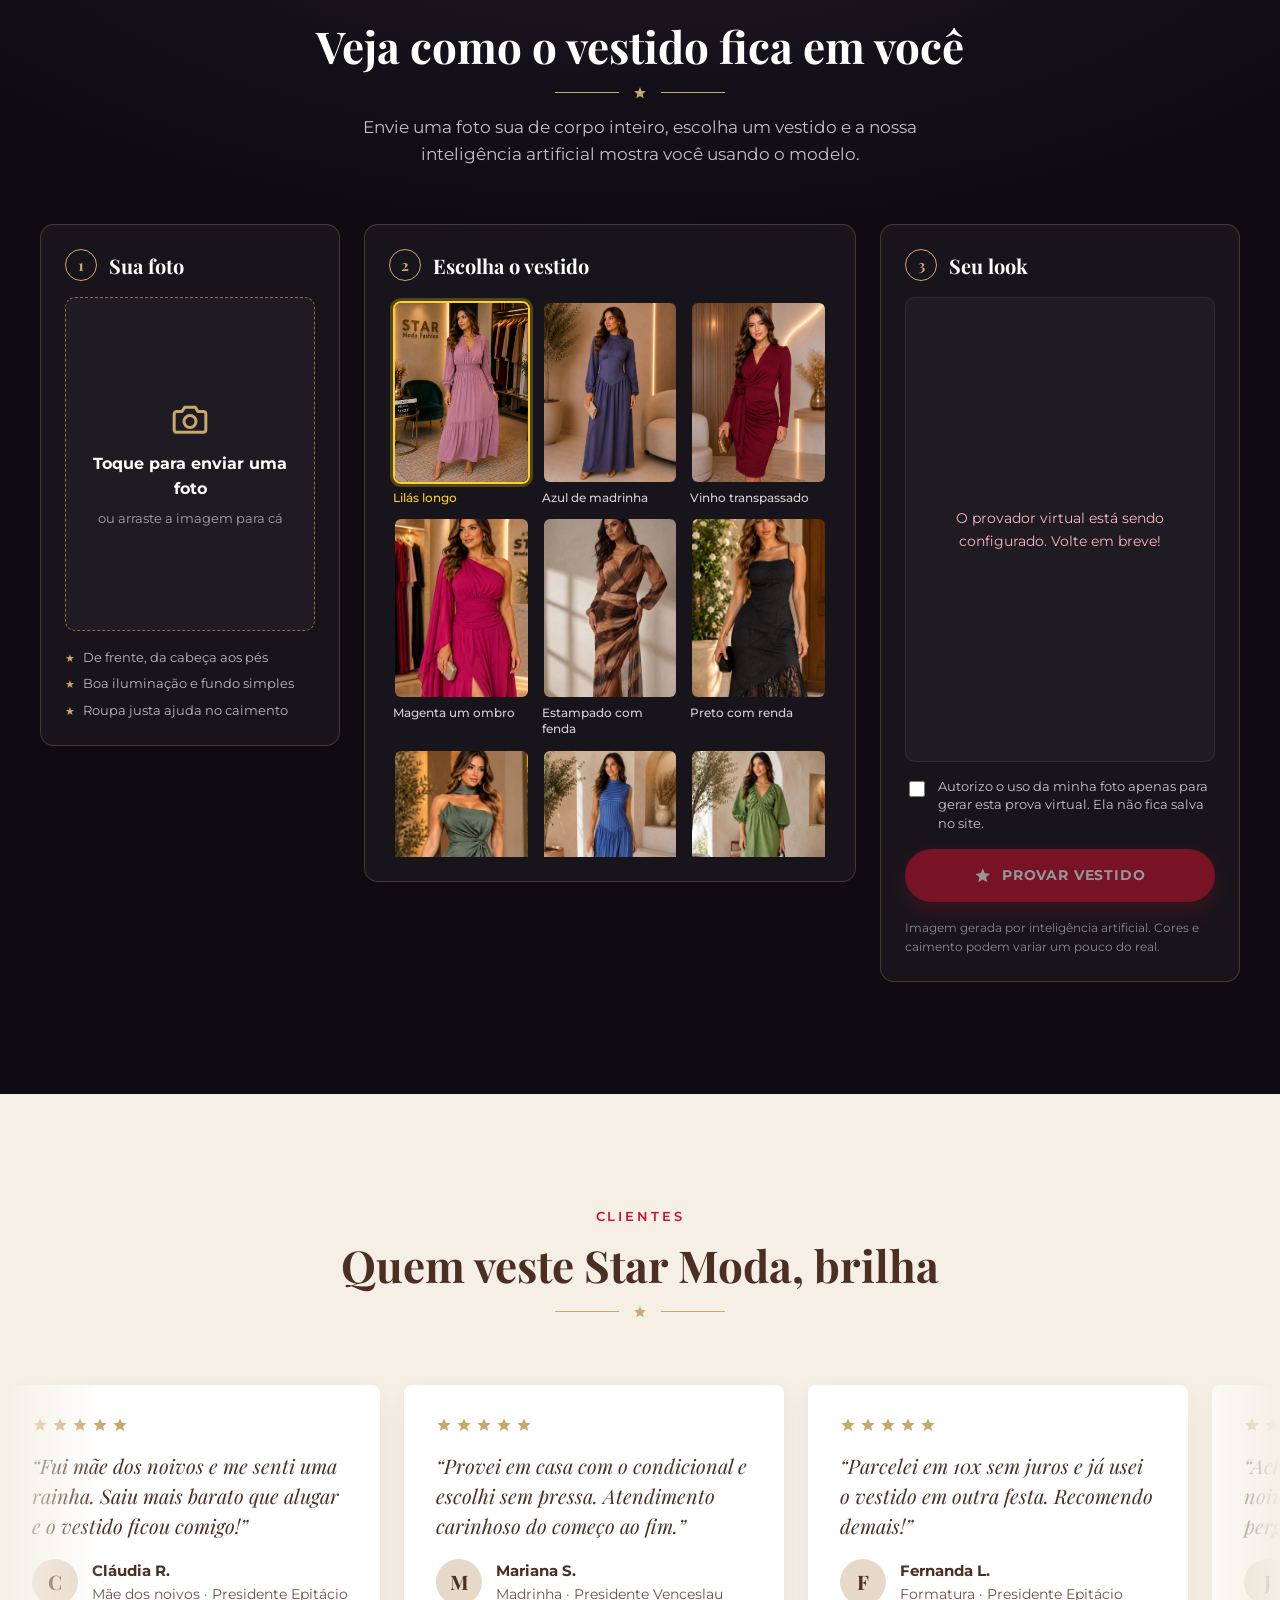
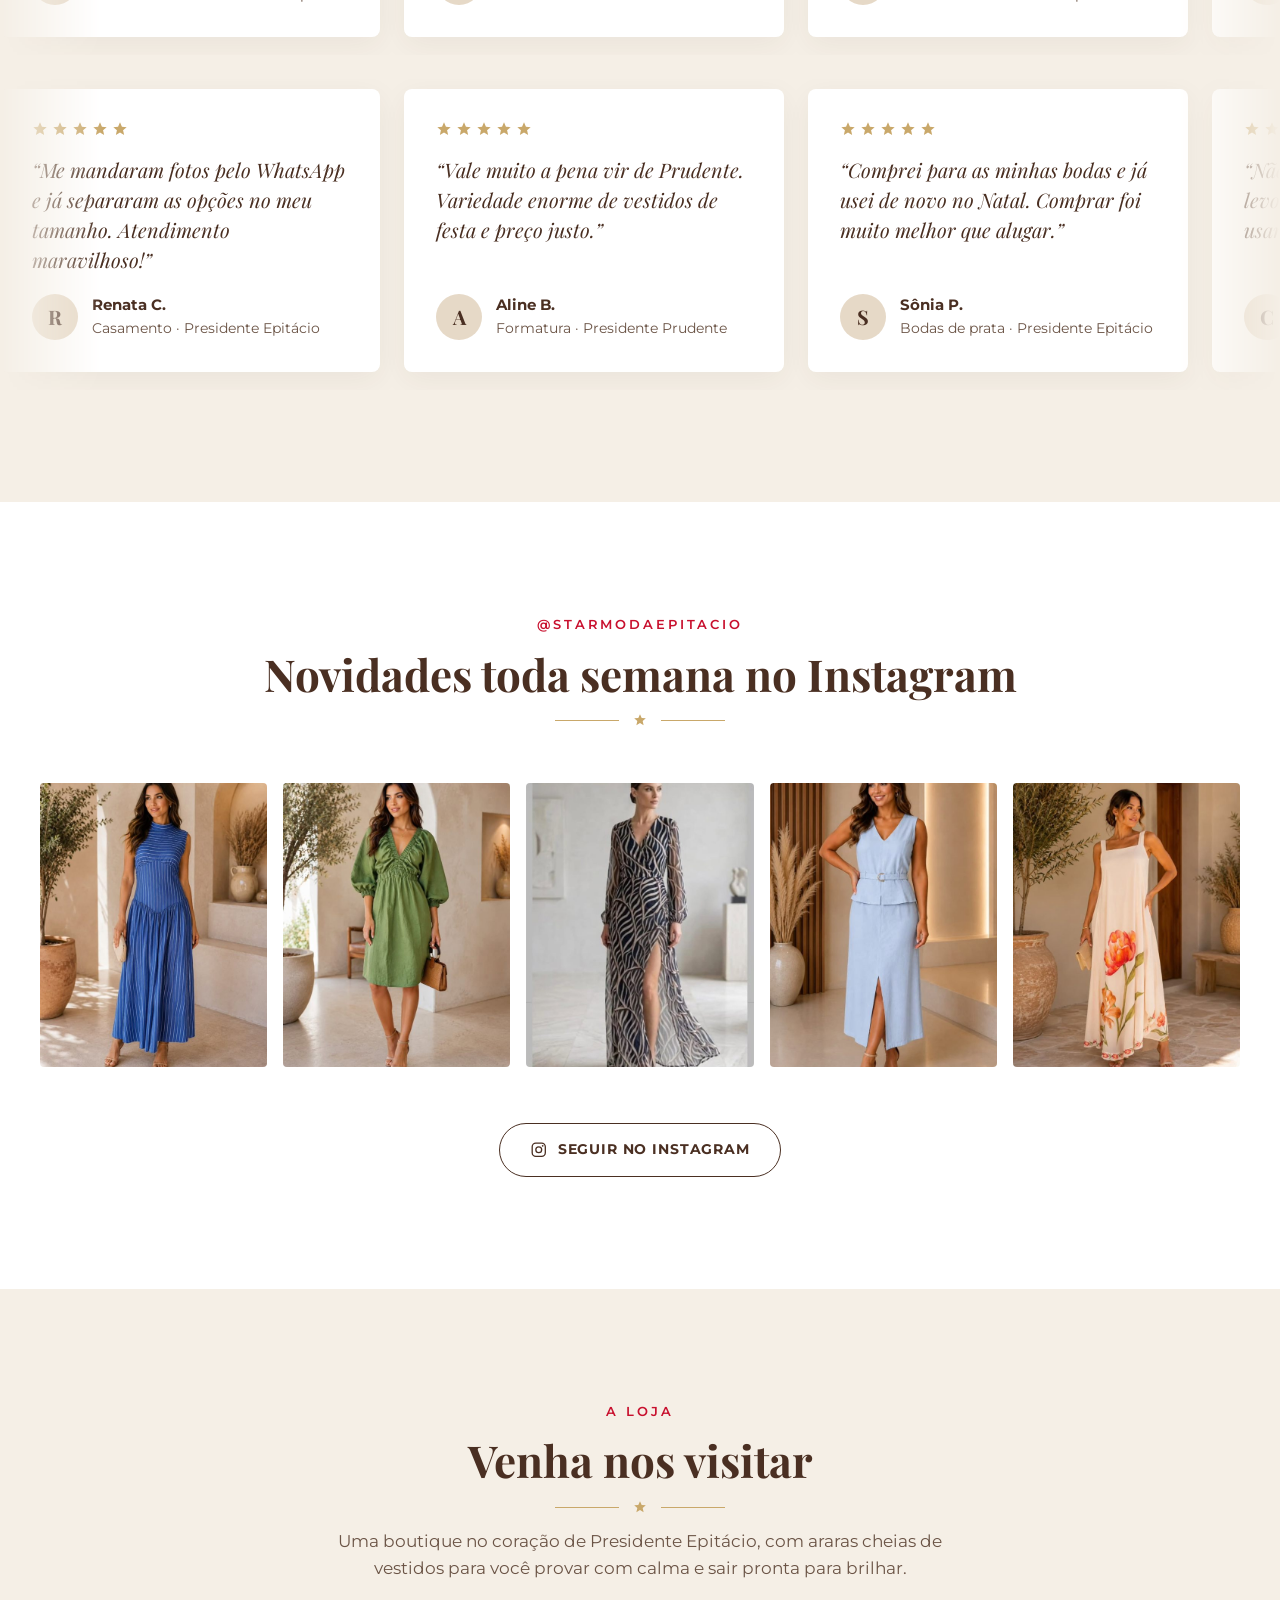
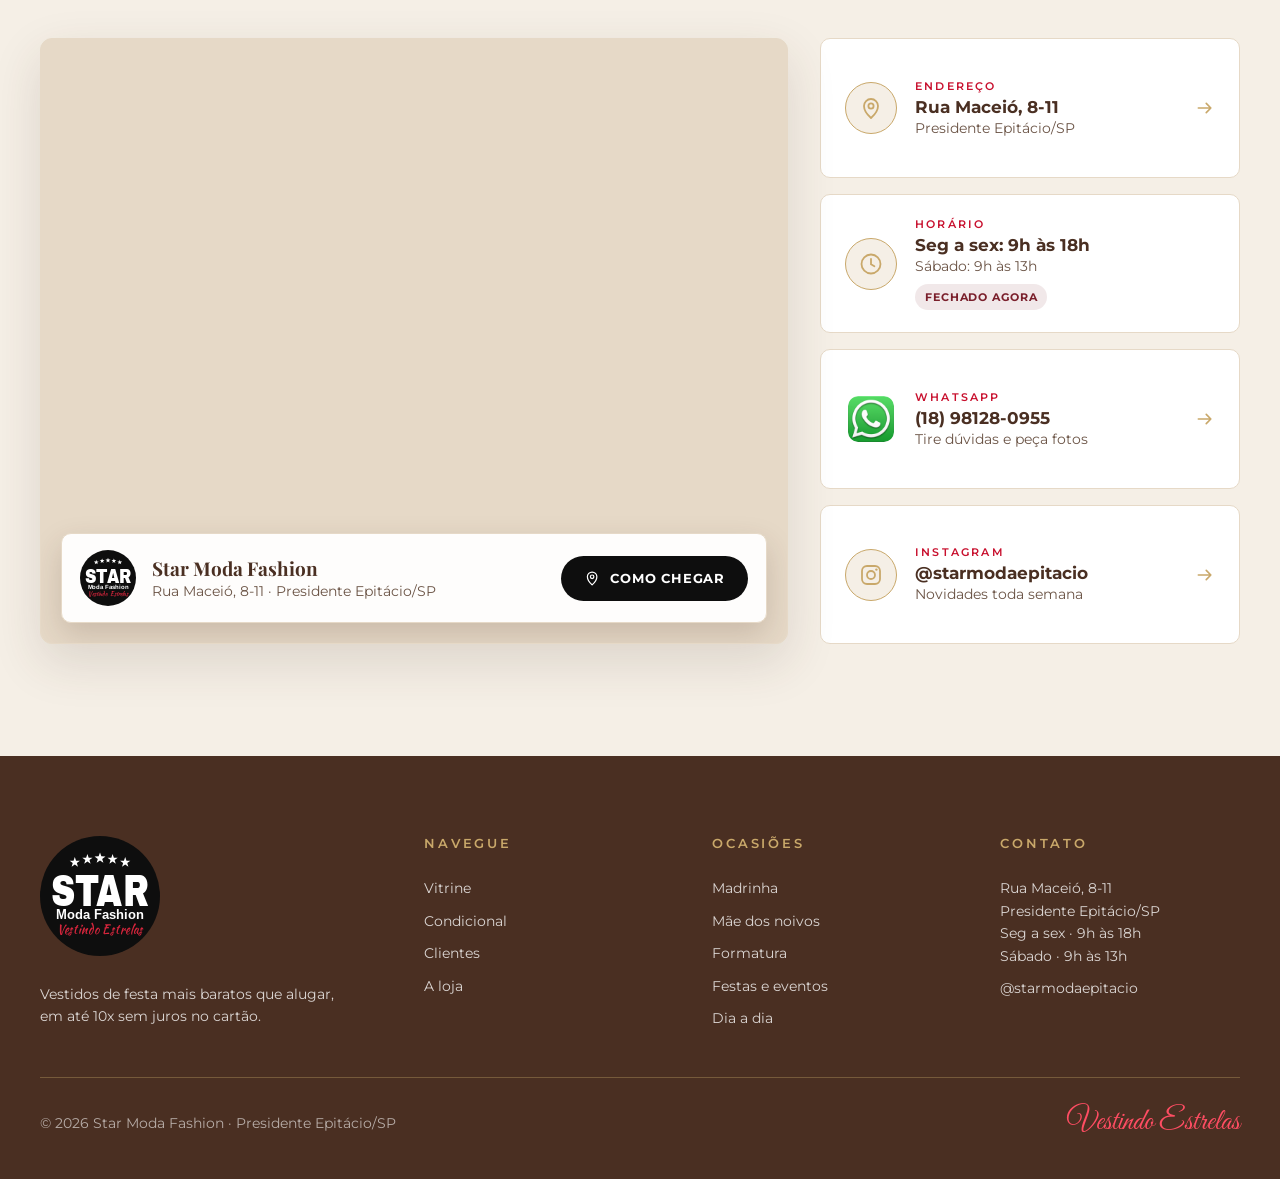
==== commit 1bb04155: "Animações (motion) em várias seções do site - Barra de progresso de leitura no topo da página. - Top" ====
--- a/index.html
+++ b/index.html
@@ -71,6 +71,8 @@
   </defs>
 </svg>
 
+<div class="progress-bar" id="progress-bar" aria-hidden="true"></div>
+
 <a class="skip" href="#conteudo">Pular para o conteúdo</a>
 
 <!-- Faixa de aviso -->
@@ -435,7 +437,7 @@
   <!-- Hero -->
   <section class="hero">
     <div class="container hero__grid">
-      <div class="hero__text reveal">
+      <div class="hero__text">
         <p class="eyebrow">Vestidos de festa · Presidente Epitácio/SP</p>
         <p class="script hero__script">Vestindo Estrelas</p>
         <h1>Vestidos de festa mais baratos que alugar</h1>
@@ -450,7 +452,7 @@
           <li><svg class="ic"><use href="#i-clock"/></svg>Seg a sex 9h às 18h · Sáb 9h às 13h</li>
         </ul>
       </div>
-      <div class="hero__visual reveal">
+      <div class="hero__visual">
         <div class="hero__frame"></div>
         <img class="hero__photo" src="assets/img/hero-vestido-lilas.jpg" width="1000" height="1333" alt="Modelo com vestido longo lilás de manga longa na boutique Star Moda Fashion" fetchpriority="high">
         <div class="seal" aria-label="Em até 10x sem juros no cartão">
@@ -541,9 +543,9 @@
         <div class="ornament" aria-hidden="true"><span></span><svg class="ic"><use href="#i-star"/></svg><span></span></div>
       </div>
       <ol class="steps">
-        <li class="step reveal"><span class="step__n">1</span><h3>Chame no WhatsApp</h3><p>Conte a ocasião, o seu tamanho e as cores que você gosta.</p></li>
-        <li class="step reveal"><span class="step__n">2</span><h3>Escolha os modelos</h3><p>Mandamos fotos e separamos as peças certas para você.</p></li>
-        <li class="step reveal"><span class="step__n">3</span><h3>Receba e prove em casa</h3><p>Levamos o condicional até você. Fique com o que amar e devolva o resto.</p></li>
+        <li class="step reveal"><span class="step__n"><svg class="step__ring" viewBox="0 0 56 56" aria-hidden="true"><circle cx="28" cy="28" r="26"/></svg>1</span><h3>Chame no WhatsApp</h3><p>Conte a ocasião, o seu tamanho e as cores que você gosta.</p></li>
+        <li class="step reveal"><span class="step__n"><svg class="step__ring" viewBox="0 0 56 56" aria-hidden="true"><circle cx="28" cy="28" r="26"/></svg>2</span><h3>Escolha os modelos</h3><p>Mandamos fotos e separamos as peças certas para você.</p></li>
+        <li class="step reveal"><span class="step__n"><svg class="step__ring" viewBox="0 0 56 56" aria-hidden="true"><circle cx="28" cy="28" r="26"/></svg>3</span><h3>Receba e prove em casa</h3><p>Levamos o condicional até você. Fique com o que amar e devolva o resto.</p></li>
       </ol>
       <div class="center reveal">
         <p class="note">Entrega em Presidente Epitácio. Consulte outras cidades da região.</p>
--- a/css/styles.css
+++ b/css/styles.css
@@ -89,6 +89,14 @@
 .topbar span { display: inline-flex; align-items: center; gap: 10px; white-space: nowrap; }
 .topbar .ic { color: var(--dourado); }
 
+/* Barra de progresso da leitura */
+.progress-bar {
+  position: fixed; top: 0; left: 0; height: 3px; width: 100%; z-index: 70;
+  background: linear-gradient(90deg, var(--vermelho), var(--dourado));
+  transform: scaleX(var(--progress, 0)); transform-origin: left;
+  transition: transform .15s linear;
+}
+
 /* Cabeçalho */
 .header { position: sticky; top: 0; z-index: 50; background: rgba(245, 239, 230, .92); backdrop-filter: blur(10px); border-bottom: 1px solid var(--areia); transition: box-shadow .3s; }
 .header.is-scrolled { box-shadow: 0 6px 24px rgba(74, 47, 34, .1); }
@@ -113,8 +121,19 @@
 .benefits .ic { color: var(--dourado); }
 .hero__visual { position: relative; aspect-ratio: 520 / 660; }
 .hero__photo, .hero__frame { position: absolute; inset: 0 0 20px 40px; border-radius: 250px 250px 6px 6px; }
-.hero__photo { width: calc(100% - 40px); height: calc(100% - 20px); object-fit: cover; object-position: 50% 15%; box-shadow: var(--shadow); }
+.hero__photo { width: calc(100% - 40px); height: calc(100% - 20px); object-fit: cover; object-position: 50% 15%; box-shadow: var(--shadow); transform: translateY(var(--parallax, 0px)); }
 .hero__frame { border: 1.5px solid var(--dourado); transform: translate(20px, 20px); }
+
+/* Entrada em sequência dos elementos do topo, ao carregar a página */
+.hero__text > *, .hero__visual { opacity: 0; transform: translateY(18px); transition: opacity .7s var(--ease), transform .7s var(--ease); }
+.hero__text > :nth-child(1) { transition-delay: .05s; }
+.hero__text > :nth-child(2) { transition-delay: .15s; }
+.hero__text > :nth-child(3) { transition-delay: .25s; }
+.hero__text > :nth-child(4) { transition-delay: .35s; }
+.hero__text > :nth-child(5) { transition-delay: .45s; }
+.hero__text > :nth-child(6) { transition-delay: .55s; }
+.hero__visual { transition-delay: .35s; }
+.hero.is-ready .hero__text > *, .hero.is-ready .hero__visual { opacity: 1; transform: none; }
 .seal {
   position: absolute; left: 0; bottom: 40px; width: 164px; height: 164px; border-radius: 50%;
   background: var(--preto); border: 1.5px solid var(--dourado); color: #fff;
@@ -261,8 +280,13 @@
 .tryon__step h3 { display: flex; align-items: center; gap: 12px; font-size: 20px; color: #fff; }
 .tryon__n { width: 32px; height: 32px; border-radius: 50%; border: 1.5px solid var(--dourado); color: var(--dourado); display: grid; place-items: center; font-size: 15px; flex: none; }
 
-.drop { position: relative; display: grid; place-items: center; aspect-ratio: 3 / 4; border: 1.5px dashed rgba(201,168,106,.6); border-radius: 10px; cursor: pointer; overflow: hidden; background: rgba(255,255,255,.03); transition: border-color .3s, background .3s; }
+.drop { position: relative; display: grid; place-items: center; aspect-ratio: 3 / 4; border: 1.5px dashed rgba(201,168,106,.6); border-radius: 10px; cursor: pointer; overflow: hidden; background: rgba(255,255,255,.03); transition: border-color .3s, background .3s; animation: dropPulse 3.2s ease-in-out infinite; }
 .drop:hover, .drop.is-over { border-color: var(--amarelo); background: rgba(255,210,31,.06); }
+.drop.has-foto { animation: none; }
+@keyframes dropPulse {
+  0%, 100% { box-shadow: 0 0 0 0 rgba(201, 168, 106, 0); }
+  50% { box-shadow: 0 0 0 7px rgba(201, 168, 106, .12); }
+}
 .drop__empty { display: flex; flex-direction: column; align-items: center; gap: 6px; text-align: center; padding: 16px; }
 .drop__empty .ic { width: 40px; height: 40px; color: var(--dourado); margin-bottom: 6px; }
 .drop__empty small { color: rgba(255,255,255,.6); }
@@ -303,18 +327,25 @@
 .offer { background: var(--preto); color: #fff; padding: 96px 0; }
 .offer__grid { display: grid; grid-template-columns: 1fr auto; gap: 72px; align-items: center; }
 .offer__text { display: flex; flex-direction: column; gap: 20px; }
-.offer .script { font-size: 52px; color: #ff4d63; }
+.offer .script { font-size: 52px; color: #ff4d63; animation: scriptGlow 4.5s ease-in-out infinite; }
+@keyframes scriptGlow {
+  0%, 100% { text-shadow: 0 0 10px rgba(201, 168, 106, .15); }
+  50% { text-shadow: 0 0 22px rgba(201, 168, 106, .65), 0 0 42px rgba(201, 168, 106, .25); }
+}
 .offer h2 { font-size: clamp(32px, 4vw, 44px); }
 .offer .lead { color: rgba(255,255,255,.8); }
 .offer__posts { display: flex; flex-direction: column; gap: 16px; }
 .posts { display: grid; grid-template-columns: repeat(3, 190px); gap: 16px; }
-.posts img { width: 100%; border-radius: 6px; aspect-ratio: 4 / 5; object-fit: cover; object-position: 50% 15%; transition: transform .4s var(--ease); }
-.posts img:hover { transform: translateY(-6px) rotate(-1deg); }
+.posts img { width: 100%; border-radius: 6px; aspect-ratio: 4 / 5; object-fit: cover; object-position: 50% 15%; transition: transform .4s var(--ease), box-shadow .4s var(--ease); }
+.posts img:hover { transform: translateY(-6px) rotate(-1deg); box-shadow: 0 18px 34px rgba(0,0,0,.45); }
 
 /* Condicional */
 .steps { display: grid; grid-template-columns: repeat(3, 1fr); gap: 32px; counter-reset: s; }
 .step { background: #fff; border: 1px solid var(--areia); border-radius: var(--radius); padding: 40px 36px; display: flex; flex-direction: column; gap: 14px; }
-.step__n { width: 56px; height: 56px; border-radius: 50%; border: 1.5px solid var(--dourado); display: grid; place-items: center; font-family: var(--f-display); font-weight: 700; font-size: 24px; color: var(--dourado); }
+.step__n { position: relative; width: 56px; height: 56px; display: grid; place-items: center; font-family: var(--f-display); font-weight: 700; font-size: 24px; color: var(--dourado); }
+.step__ring { position: absolute; inset: 0; width: 56px; height: 56px; transform: rotate(-90deg); }
+.step__ring circle { fill: none; stroke: var(--dourado); stroke-width: 1.5; stroke-linecap: round; stroke-dasharray: 164; stroke-dashoffset: 164; transition: stroke-dashoffset 1.1s var(--ease) .15s; }
+.step.is-visible .step__ring circle { stroke-dashoffset: 0; }
 .step h3 { font-size: 24px; }
 .step p { color: var(--texto-suave); }
 .note { font-size: 14px; color: var(--texto-suave); }
@@ -358,6 +389,7 @@
 .location__grid { display: grid; grid-template-columns: 1fr 420px; gap: 32px; align-items: stretch; }
 
 .map-card { position: relative; min-height: 520px; border-radius: 12px; overflow: hidden; background: var(--areia); box-shadow: var(--shadow); border: 1px solid var(--areia); }
+.map-card.reveal { transform: translateY(48px); }
 .map-card iframe { position: absolute; inset: 0; width: 100%; height: 100%; border: 0; filter: saturate(.85) sepia(.12); }
 .map-card__badge {
   position: absolute; left: 20px; right: 20px; bottom: 20px;
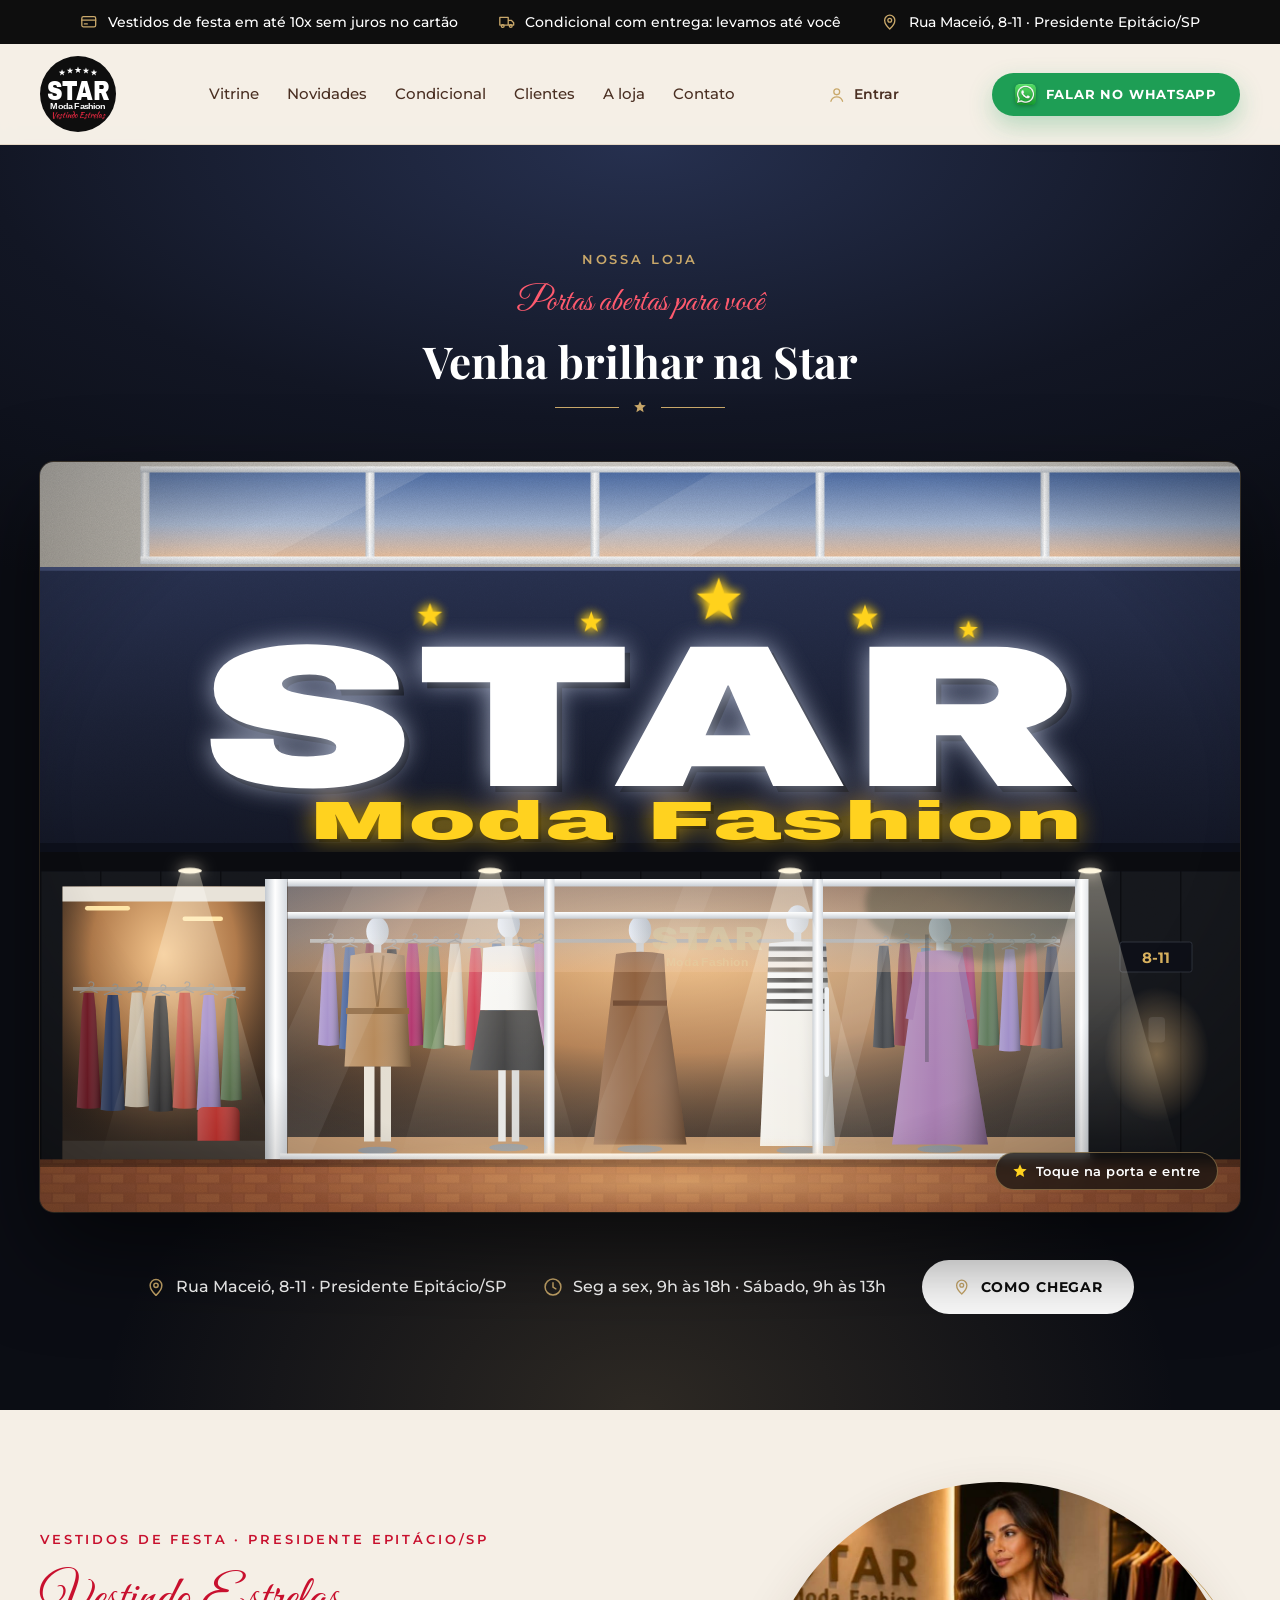
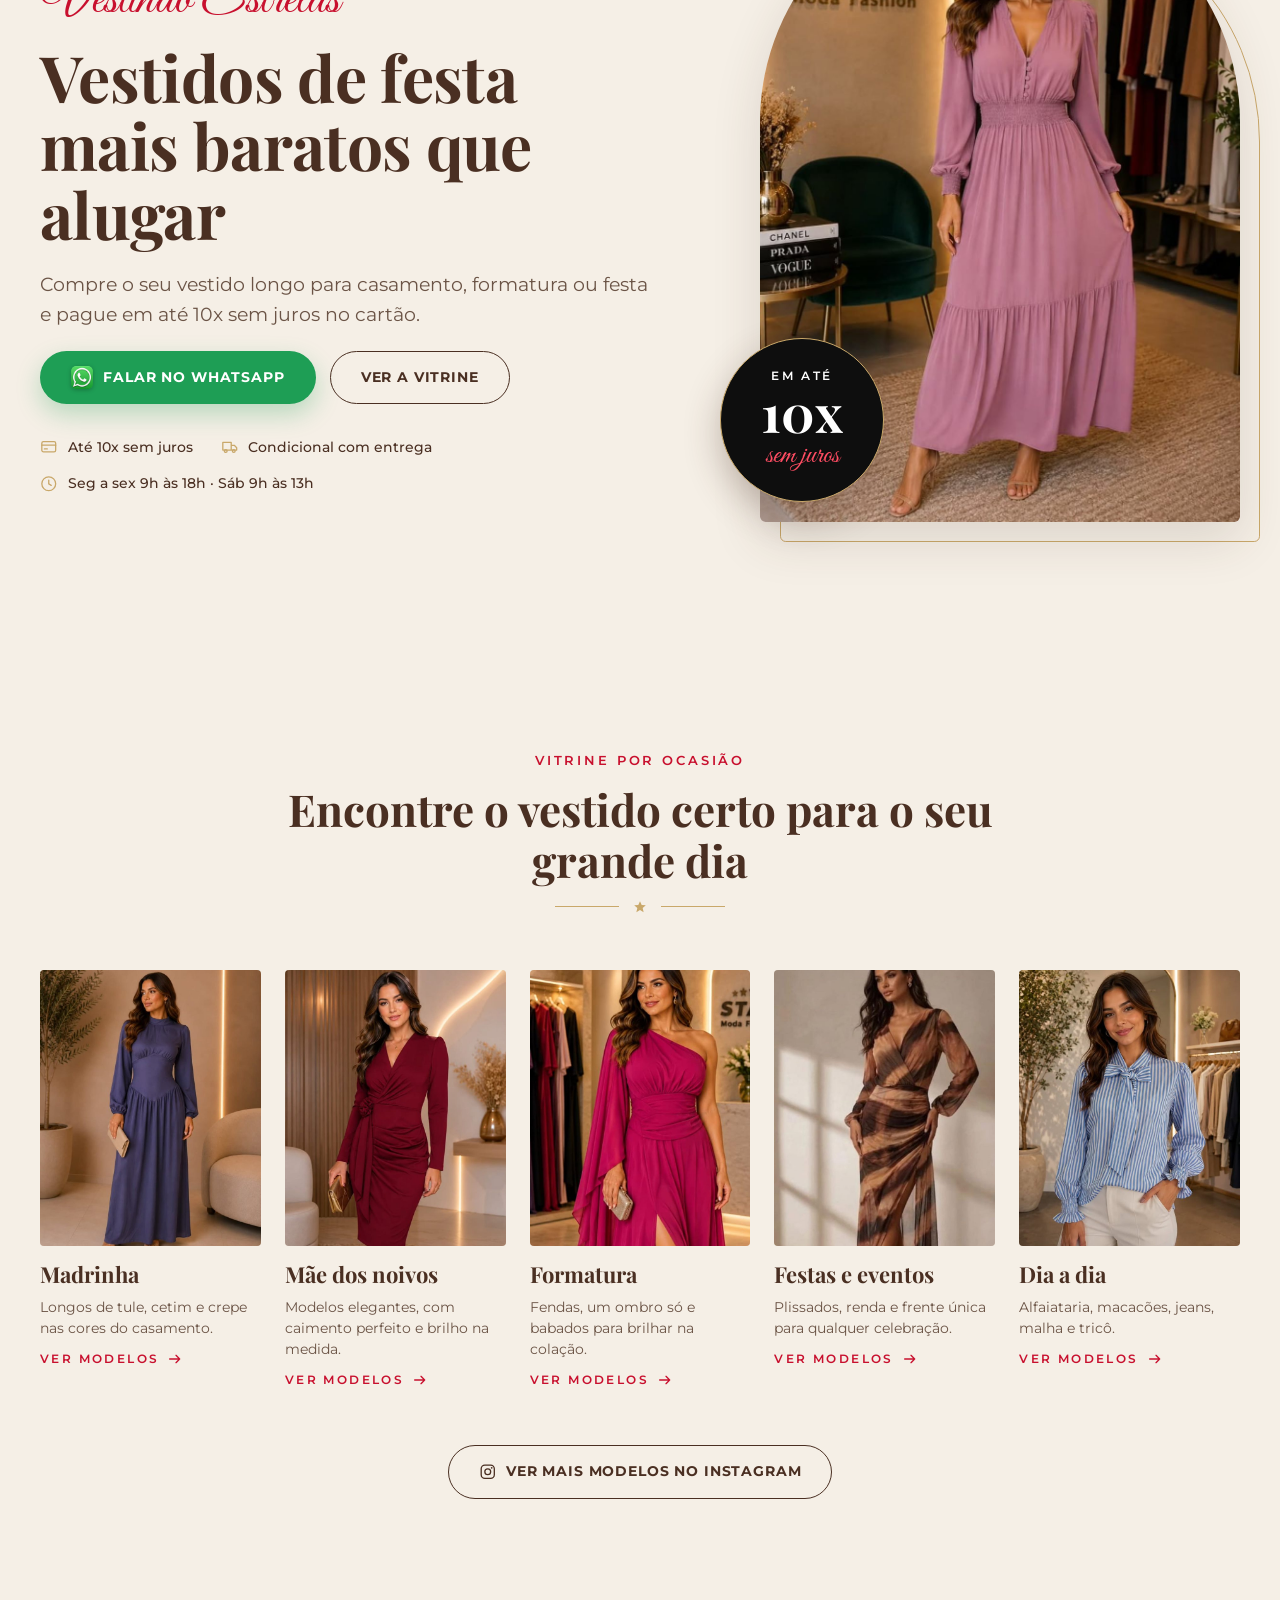
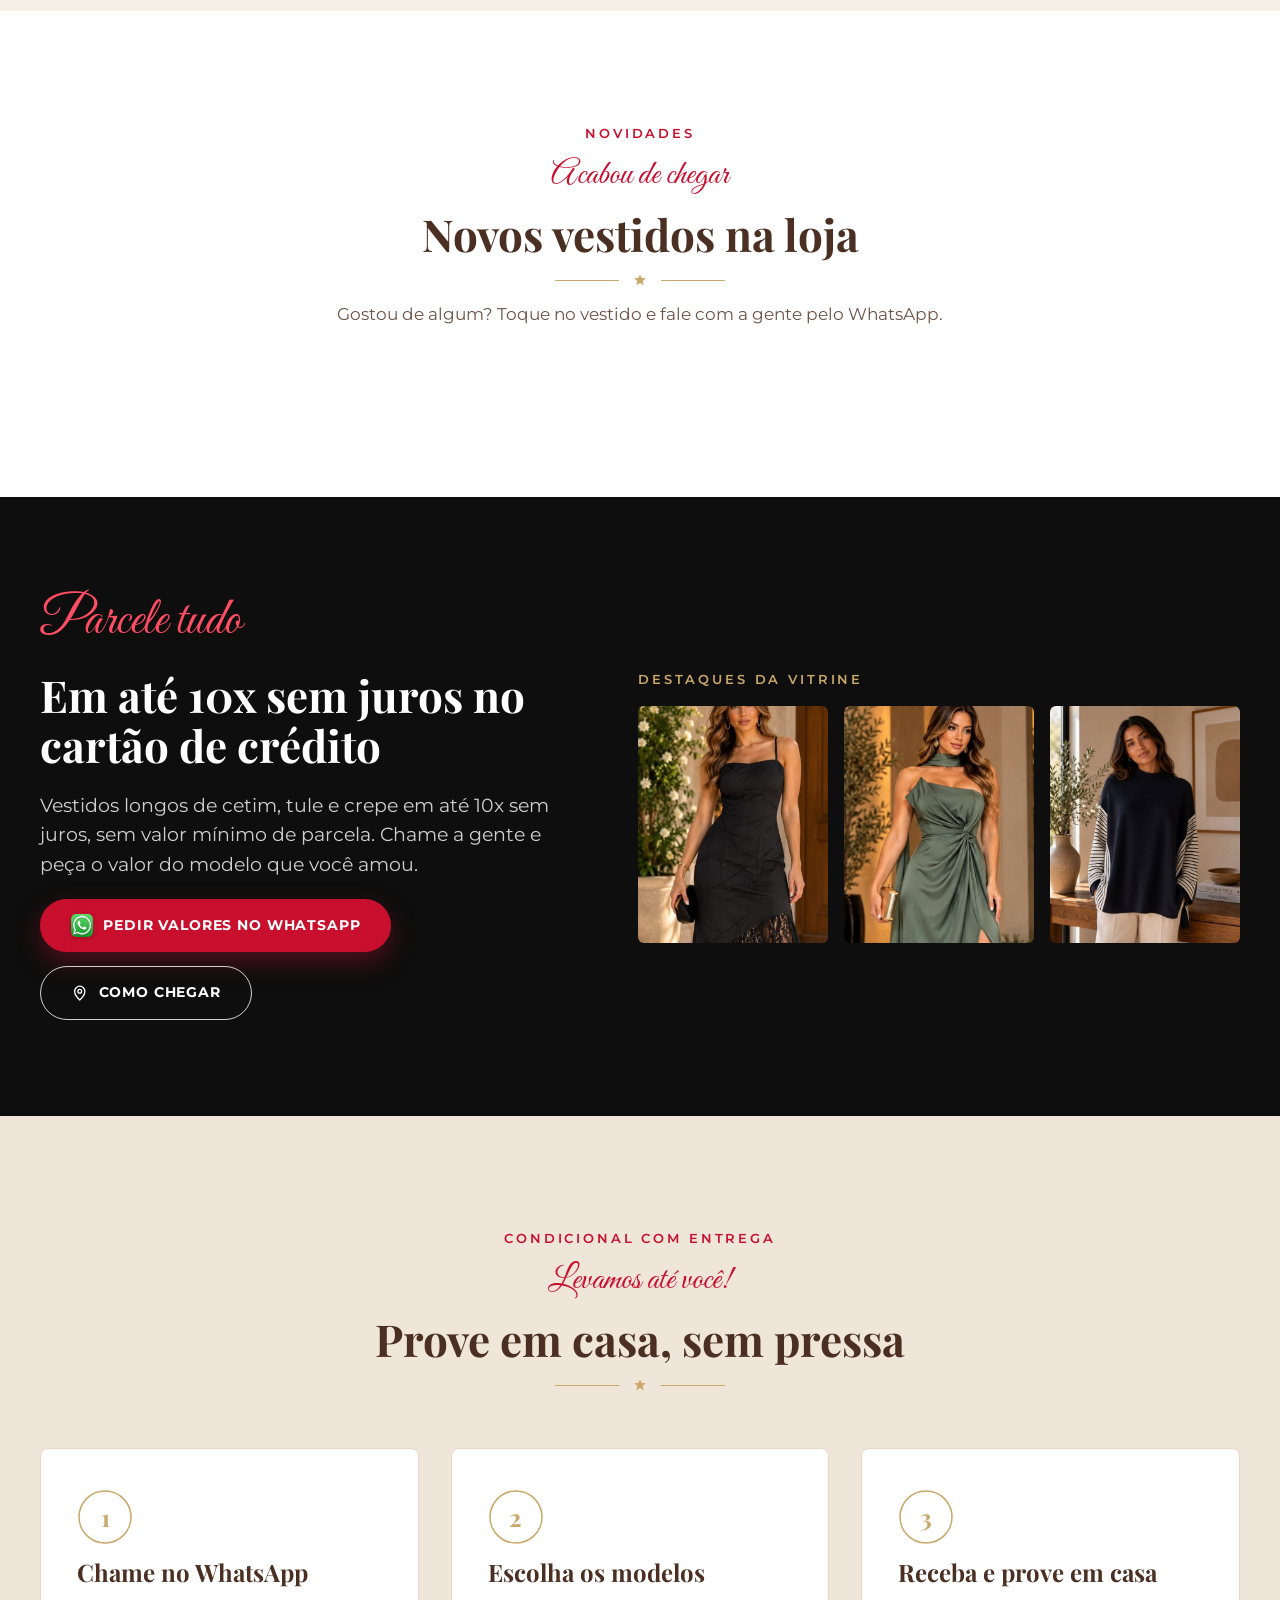
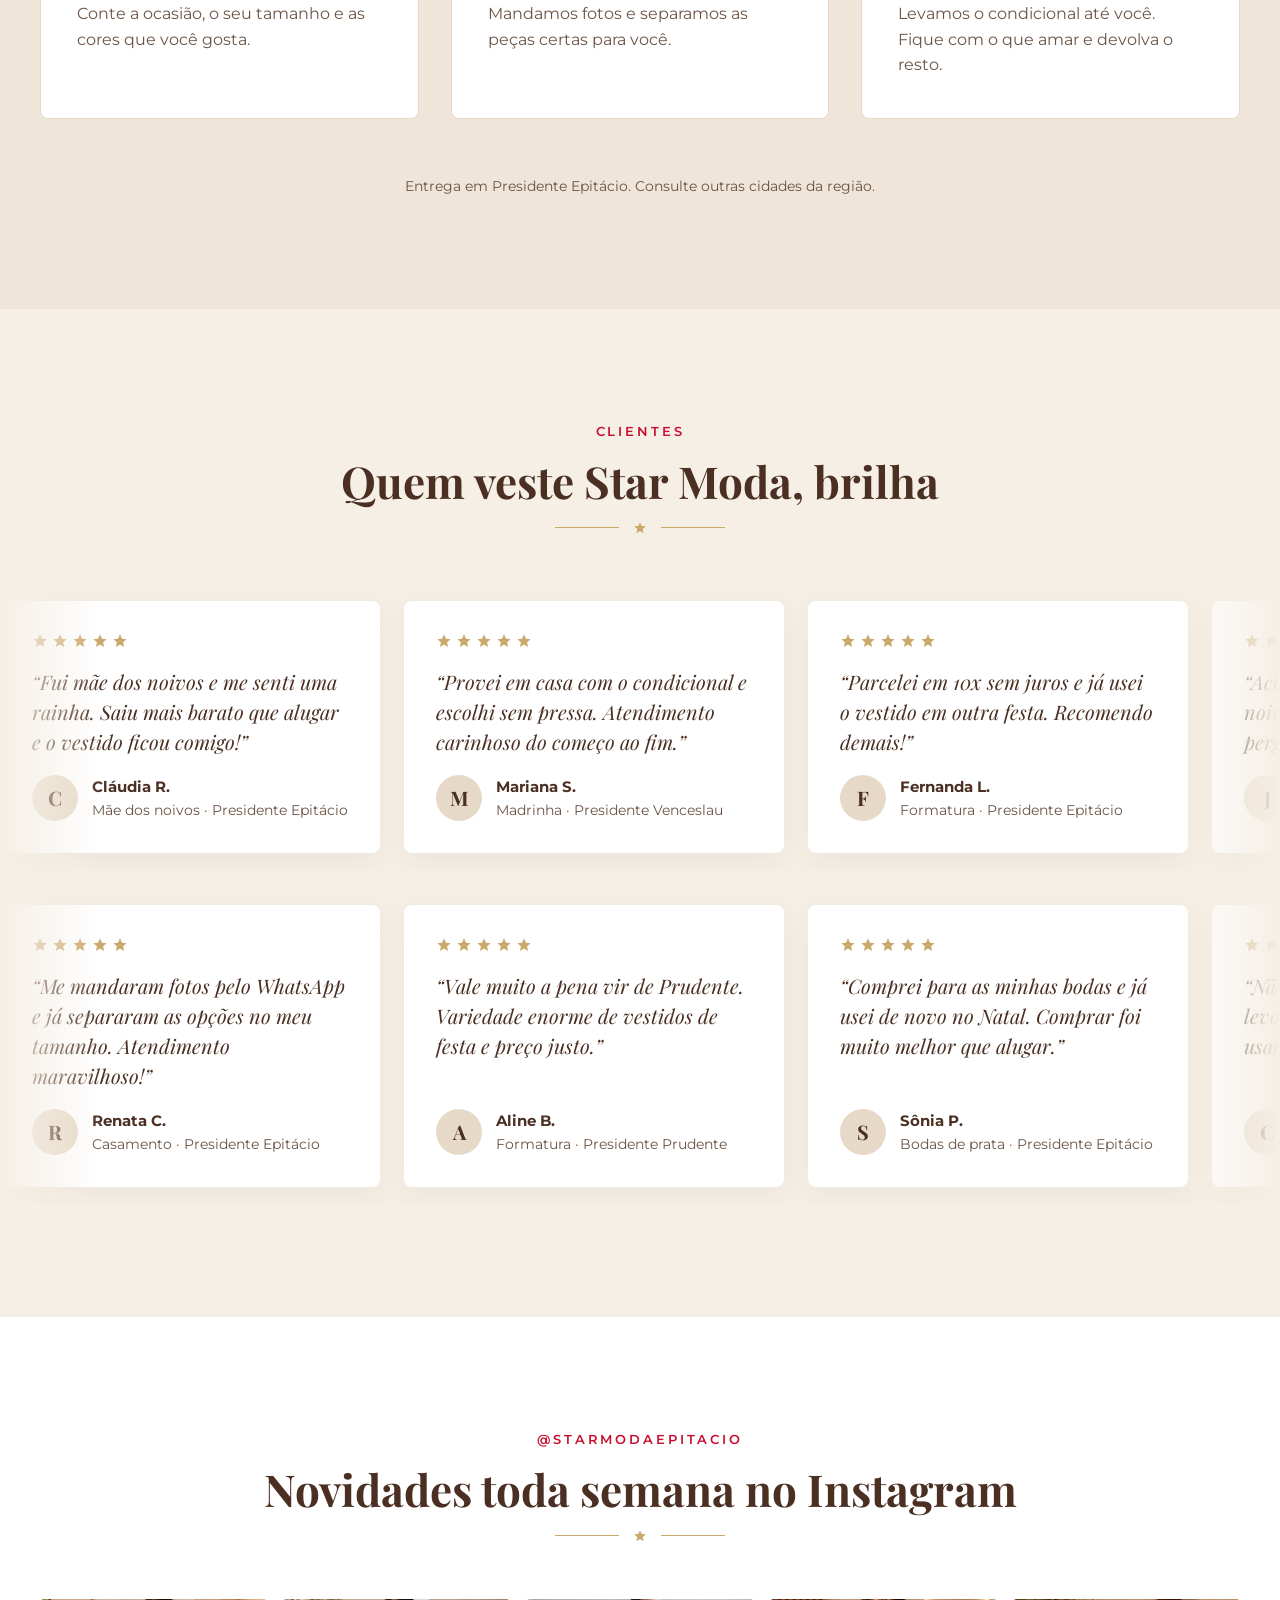
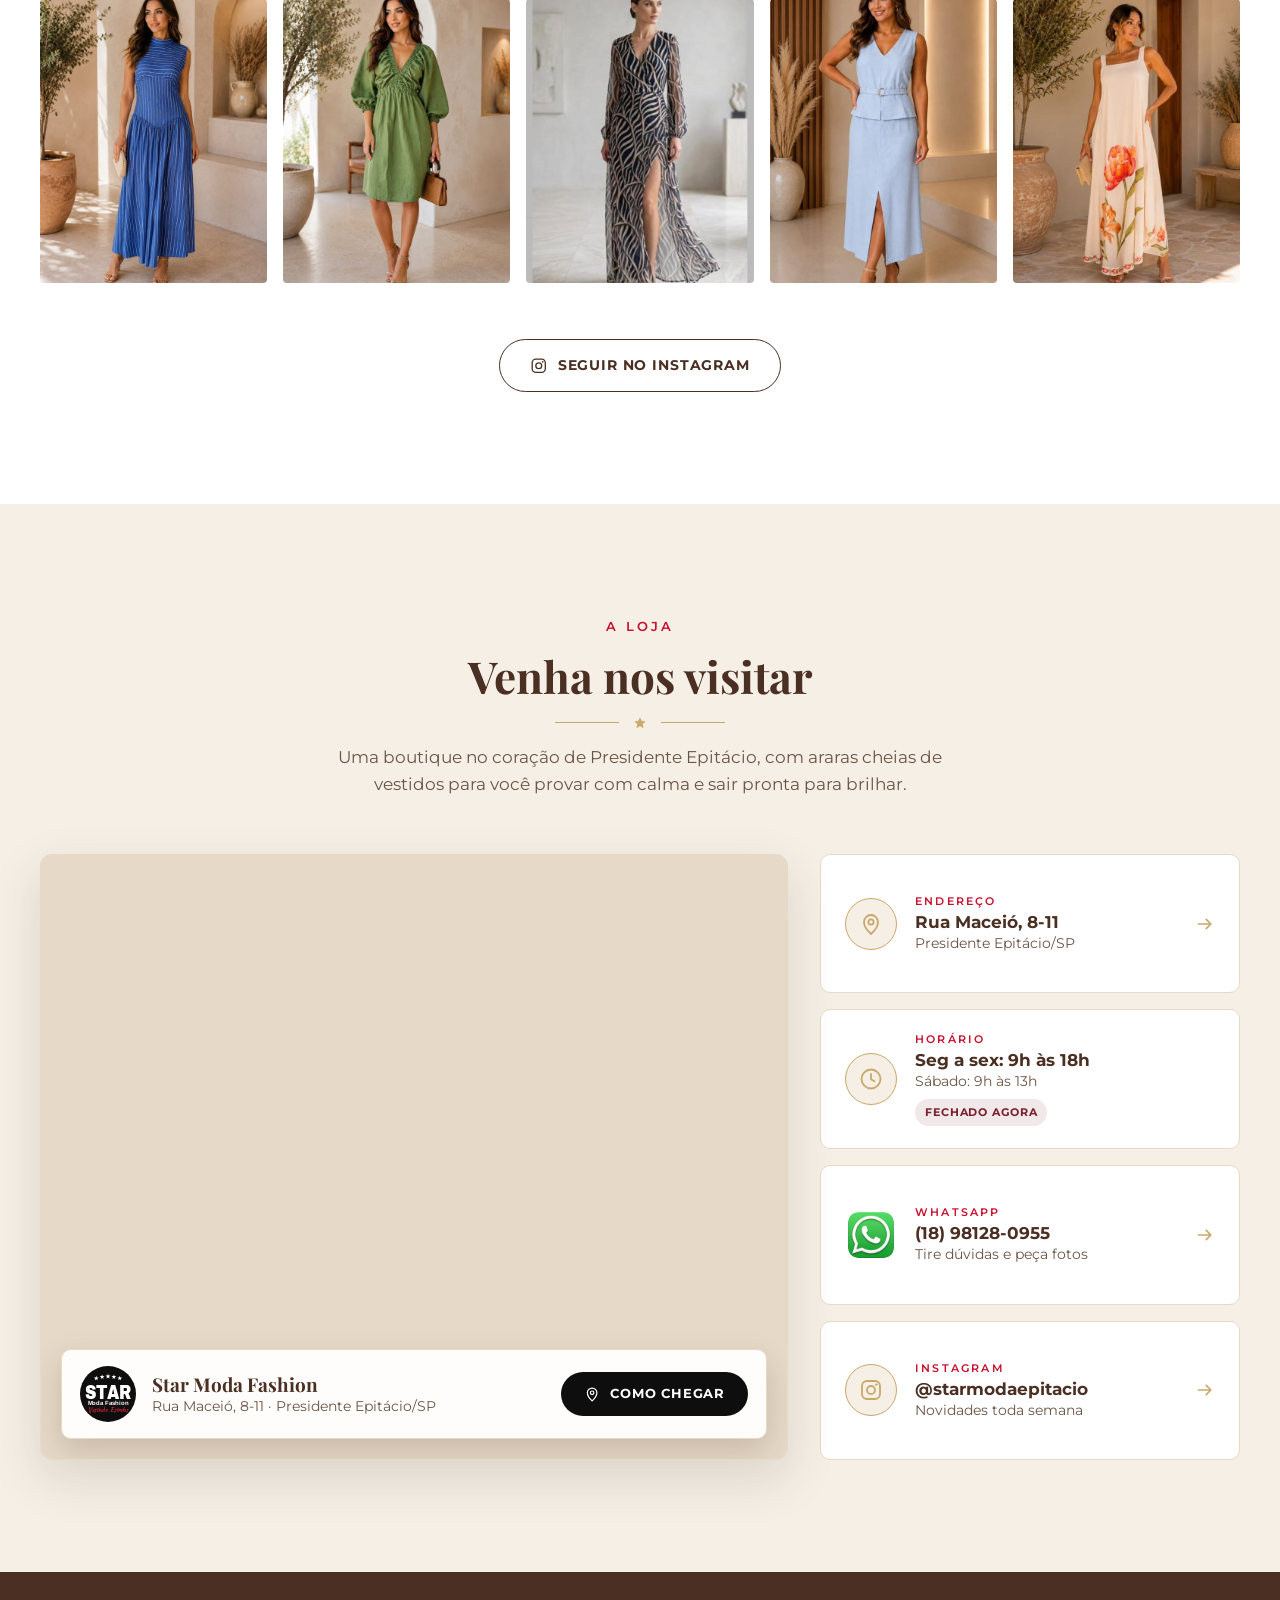
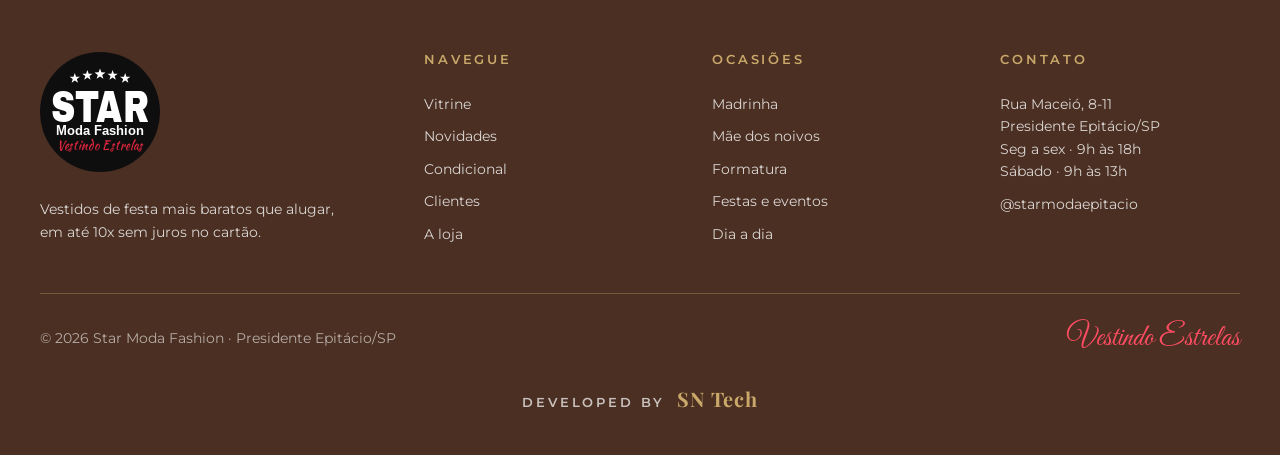
==== commit 3e1e72f1: "Migração para Cloudflare, login e painel do admin - Hospedagem na Cloudflare Workers com banco D1 e " ====
--- a/index.html
+++ b/index.html
@@ -51,7 +51,7 @@
     <symbol id="i-card" viewBox="0 0 24 24"><rect x="2.5" y="5" width="19" height="14" rx="2.2" fill="none" stroke="currentColor" stroke-width="1.8"/><path d="M2.5 9.8h19M6 15h4" fill="none" stroke="currentColor" stroke-width="1.8" stroke-linecap="round"/></symbol>
     <symbol id="i-instagram" viewBox="0 0 24 24"><rect x="3" y="3" width="18" height="18" rx="5" fill="none" stroke="currentColor" stroke-width="1.8"/><circle cx="12" cy="12" r="4" fill="none" stroke="currentColor" stroke-width="1.8"/><circle cx="17.4" cy="6.6" r="1.2" fill="currentColor"/></symbol>
     <symbol id="i-arrow" viewBox="0 0 24 24"><path d="M4 12h15M13.5 6.5L19 12l-5.5 5.5" fill="none" stroke="currentColor" stroke-width="2" stroke-linecap="round" stroke-linejoin="round"/></symbol>
-    <symbol id="i-camera" viewBox="0 0 24 24"><path d="M4 7.5h3.2l1.6-2.5h6.4l1.6 2.5H20a1.5 1.5 0 0 1 1.5 1.5v9.5A1.5 1.5 0 0 1 20 20H4a1.5 1.5 0 0 1-1.5-1.5V9A1.5 1.5 0 0 1 4 7.5z" fill="none" stroke="currentColor" stroke-width="1.8" stroke-linejoin="round"/><circle cx="12" cy="13.5" r="3.6" fill="none" stroke="currentColor" stroke-width="1.8"/></symbol>
+    <symbol id="i-user" viewBox="0 0 24 24"><circle cx="12" cy="8" r="4" fill="none" stroke="currentColor" stroke-width="1.8"/><path d="M4 21c1.2-4 4.3-6 8-6s6.8 2 8 6" fill="none" stroke="currentColor" stroke-width="1.8" stroke-linecap="round"/></symbol>
     <symbol id="i-menu" viewBox="0 0 24 24"><path d="M3 6h18M3 12h18M3 18h18" fill="none" stroke="currentColor" stroke-width="2" stroke-linecap="round"/></symbol>
 
     <!-- Logo oficial -->
@@ -92,12 +92,13 @@
     </a>
     <nav class="nav" id="menu" aria-label="Menu principal">
       <a href="#vitrine">Vitrine</a>
-      <a href="#provador">Provador virtual</a>
+      <a href="#novidades" data-sem-novidades>Novidades</a>
       <a href="#condicional">Condicional</a>
       <a href="#clientes">Clientes</a>
       <a href="#loja">A loja</a>
       <a href="#contato">Contato</a>
     </nav>
+    <a class="header__conta" href="/entrar.html" id="conta-link"><svg class="ic"><use href="#i-user"/></svg><span>Entrar</span></a>
     <a class="btn btn--whatsapp btn--sm header__cta" data-wa href="#"><img class="ic ic--wa" src="assets/img/whatsapp.png" width="24" height="24" alt="">Falar no WhatsApp</a>
     <button class="nav-toggle" aria-label="Abrir menu" aria-expanded="false" aria-controls="menu"><svg class="ic"><use href="#i-menu"/></svg></button>
   </div>
@@ -454,7 +455,7 @@
       </div>
       <div class="hero__visual">
         <div class="hero__frame"></div>
-        <img class="hero__photo" src="assets/img/hero-vestido-lilas.jpg" width="1000" height="1333" alt="Modelo com vestido longo lilás de manga longa na boutique Star Moda Fashion" fetchpriority="high">
+        <img class="hero__photo" data-img="hero" src="assets/img/hero-vestido-lilas.jpg" width="1000" height="1333" alt="Modelo com vestido longo lilás de manga longa na boutique Star Moda Fashion" fetchpriority="high">
         <div class="seal" aria-label="Em até 10x sem juros no cartão">
           <span class="seal__top">em até</span>
           <span class="seal__num">10x</span>
@@ -474,31 +475,31 @@
       </div>
       <div class="occasions">
         <a class="occasion reveal" data-wa data-msg="Olá! Quero ver vestidos para madrinha." href="#">
-          <div class="occasion__img"><img src="assets/img/madrinha-vestido-azul.jpg" loading="lazy" width="700" height="933" alt="Vestido longo azul de manga longa para madrinha"></div>
+          <div class="occasion__img"><img data-img="madrinha" src="assets/img/madrinha-vestido-azul.jpg" loading="lazy" width="700" height="933" alt="Vestido longo azul de manga longa para madrinha"></div>
           <h3>Madrinha</h3>
           <p>Longos de tule, cetim e crepe nas cores do casamento.</p>
           <span class="link">Ver modelos <svg class="ic"><use href="#i-arrow"/></svg></span>
         </a>
         <a class="occasion reveal" data-wa data-msg="Olá! Quero ver vestidos para mãe dos noivos." href="#">
-          <div class="occasion__img"><img src="assets/img/mae-dos-noivos-vestido-vinho.jpg" loading="lazy" width="700" height="933" alt="Vestido vinho transpassado, elegante para mãe dos noivos"></div>
+          <div class="occasion__img"><img data-img="mae-dos-noivos" src="assets/img/mae-dos-noivos-vestido-vinho.jpg" loading="lazy" width="700" height="933" alt="Vestido vinho transpassado, elegante para mãe dos noivos"></div>
           <h3>Mãe dos noivos</h3>
           <p>Modelos elegantes, com caimento perfeito e brilho na medida.</p>
           <span class="link">Ver modelos <svg class="ic"><use href="#i-arrow"/></svg></span>
         </a>
         <a class="occasion reveal" data-wa data-msg="Olá! Quero ver vestidos de formatura." href="#">
-          <div class="occasion__img"><img src="assets/img/formatura-vestido-magenta.jpg" loading="lazy" width="700" height="875" alt="Vestido longo magenta de um ombro só com fenda, para formatura"></div>
+          <div class="occasion__img"><img data-img="formatura" src="assets/img/formatura-vestido-magenta.jpg" loading="lazy" width="700" height="875" alt="Vestido longo magenta de um ombro só com fenda, para formatura"></div>
           <h3>Formatura</h3>
           <p>Fendas, um ombro só e babados para brilhar na colação.</p>
           <span class="link">Ver modelos <svg class="ic"><use href="#i-arrow"/></svg></span>
         </a>
         <a class="occasion reveal" data-wa data-msg="Olá! Quero ver vestidos para festas e eventos." href="#">
-          <div class="occasion__img"><img src="assets/img/festa-vestido-estampado.jpg" loading="lazy" width="700" height="932" alt="Vestido longo estampado em tons de marrom com fenda, para festas"></div>
+          <div class="occasion__img"><img data-img="festa" src="assets/img/festa-vestido-estampado.jpg" loading="lazy" width="700" height="932" alt="Vestido longo estampado em tons de marrom com fenda, para festas"></div>
           <h3>Festas e eventos</h3>
           <p>Plissados, renda e frente única para qualquer celebração.</p>
           <span class="link">Ver modelos <svg class="ic"><use href="#i-arrow"/></svg></span>
         </a>
         <a class="occasion reveal" data-wa data-msg="Olá! Quero ver as peças de dia a dia." href="#">
-          <div class="occasion__img"><img src="assets/img/dia-a-dia-camisa-listrada.jpg" loading="lazy" width="700" height="933" alt="Camisa listrada azul com laço e calça clara, look de dia a dia"></div>
+          <div class="occasion__img"><img data-img="dia-a-dia" src="assets/img/dia-a-dia-camisa-listrada.jpg" loading="lazy" width="700" height="933" alt="Camisa listrada azul com laço e calça clara, look de dia a dia"></div>
           <h3>Dia a dia</h3>
           <p>Alfaiataria, macacões, jeans, malha e tricô.</p>
           <span class="link">Ver modelos <svg class="ic"><use href="#i-arrow"/></svg></span>
@@ -507,6 +508,20 @@
       <div class="center reveal">
         <a class="btn btn--outline" href="https://www.instagram.com/starmodaepitacio/" target="_blank" rel="noopener"><svg class="ic"><use href="#i-instagram"/></svg>Ver mais modelos no Instagram</a>
       </div>
+    </div>
+  </section>
+
+  <!-- Novidades (cards vêm do banco, montados em worker.js) -->
+  <section class="section section--white" id="novidades" data-sem-novidades>
+    <div class="container">
+      <div class="section-head reveal">
+        <p class="eyebrow">Novidades</p>
+        <p class="script">Acabou de chegar</p>
+        <h2>Novos vestidos na loja</h2>
+        <div class="ornament" aria-hidden="true"><span></span><svg class="ic"><use href="#i-star"/></svg><span></span></div>
+        <p class="section-head__text">Gostou de algum? Toque no vestido e fale com a gente pelo WhatsApp.</p>
+      </div>
+      <div class="occasions novidades" id="novidades-lista"></div>
     </div>
   </section>
 
@@ -525,9 +540,9 @@
       <div class="offer__posts reveal">
         <p class="eyebrow eyebrow--gold">Destaques da vitrine</p>
         <div class="posts">
-          <img src="assets/img/destaque-vestido-preto-renda.jpg" loading="lazy" width="600" height="937" alt="Vestido longo preto de alças com saia em renda">
-          <img src="assets/img/destaque-vestido-verde-um-ombro.jpg" loading="lazy" width="600" height="937" alt="Vestido longo verde-oliva de cetim, tomara que caia com echarpe e fenda">
-          <img src="assets/img/destaque-tricot-marinho.jpg" loading="lazy" width="600" height="800" alt="Blusa de tricô azul-marinho com mangas listradas e calça clara">
+          <a data-wa data-msg="Olá! Quero o Preto com renda que vi nos destaques do site." href="#" aria-label="Quero o Preto com renda: falar no WhatsApp"><img data-img="destaque-1" src="assets/img/destaque-vestido-preto-renda.jpg" loading="lazy" width="600" height="937" alt="Vestido longo preto de alças com saia em renda"></a>
+          <a data-wa data-msg="Olá! Quero o Verde-oliva cetim que vi nos destaques do site." href="#" aria-label="Quero o Verde-oliva cetim: falar no WhatsApp"><img data-img="destaque-2" src="assets/img/destaque-vestido-verde-um-ombro.jpg" loading="lazy" width="600" height="937" alt="Vestido longo verde-oliva de cetim, tomara que caia com echarpe e fenda"></a>
+          <a data-wa data-msg="Olá! Quero o Tricô marinho que vi nos destaques do site." href="#" aria-label="Quero o Tricô marinho: falar no WhatsApp"><img data-img="destaque-3" src="assets/img/destaque-tricot-marinho.jpg" loading="lazy" width="600" height="800" alt="Blusa de tricô azul-marinho com mangas listradas e calça clara"></a>
         </div>
       </div>
     </div>
@@ -553,125 +568,6 @@
     </div>
   </section>
 
-  <!-- Provador virtual -->
-  <section class="section tryon" id="provador">
-    <div class="container">
-      <div class="section-head section-head--dark reveal">
-        <p class="eyebrow">Novidade</p>
-        <p class="script">Provador virtual</p>
-        <h2>Veja como o vestido fica em você</h2>
-        <div class="ornament" aria-hidden="true"><span></span><svg class="ic"><use href="#i-star"/></svg><span></span></div>
-        <p class="section-head__text">Envie uma foto sua de corpo inteiro, escolha um vestido e a nossa inteligência artificial mostra você usando o modelo.</p>
-      </div>
-
-      <form class="tryon__app reveal" id="provador-form" novalidate>
-        <!-- 1. Foto -->
-        <div class="tryon__step">
-          <h3><span class="tryon__n">1</span>Sua foto</h3>
-          <label class="drop" id="drop">
-            <input type="file" id="foto" accept="image/jpeg,image/png,image/webp" hidden>
-            <img class="drop__preview" id="foto-preview" alt="Sua foto enviada" hidden>
-            <span class="drop__empty">
-              <svg class="ic"><use href="#i-camera"/></svg>
-              <strong>Toque para enviar uma foto</strong>
-              <small>ou arraste a imagem para cá</small>
-            </span>
-            <span class="drop__change" hidden>Trocar foto</span>
-          </label>
-          <ul class="tips">
-            <li>De frente, da cabeça aos pés</li>
-            <li>Boa iluminação e fundo simples</li>
-            <li>Roupa justa ajuda no caimento</li>
-          </ul>
-        </div>
-
-        <!-- 2. Vestido -->
-        <div class="tryon__step">
-          <h3><span class="tryon__n">2</span>Escolha o vestido</h3>
-          <div class="dresses" role="radiogroup" aria-label="Vestidos do catálogo">
-            <label class="dress">
-              <input type="radio" name="vestido" value="lilas-longo" data-nome="Lilás longo" checked>
-              <img src="assets/img/hero-vestido-lilas.jpg" loading="lazy" width="600" height="800" alt="">
-              <span>Lilás longo</span>
-            </label>
-            <label class="dress">
-              <input type="radio" name="vestido" value="madrinha-azul" data-nome="Azul de madrinha">
-              <img src="assets/img/madrinha-vestido-azul.jpg" loading="lazy" width="600" height="800" alt="">
-              <span>Azul de madrinha</span>
-            </label>
-            <label class="dress">
-              <input type="radio" name="vestido" value="vinho-transpassado" data-nome="Vinho transpassado">
-              <img src="assets/img/mae-dos-noivos-vestido-vinho.jpg" loading="lazy" width="600" height="800" alt="">
-              <span>Vinho transpassado</span>
-            </label>
-            <label class="dress">
-              <input type="radio" name="vestido" value="magenta-um-ombro" data-nome="Magenta um ombro">
-              <img src="assets/img/formatura-vestido-magenta.jpg" loading="lazy" width="600" height="800" alt="">
-              <span>Magenta um ombro</span>
-            </label>
-            <label class="dress">
-              <input type="radio" name="vestido" value="estampado-fenda" data-nome="Estampado com fenda">
-              <img src="assets/img/festa-vestido-estampado.jpg" loading="lazy" width="600" height="800" alt="">
-              <span>Estampado com fenda</span>
-            </label>
-            <label class="dress">
-              <input type="radio" name="vestido" value="preto-renda" data-nome="Preto com renda">
-              <img src="assets/img/destaque-vestido-preto-renda.jpg" loading="lazy" width="600" height="800" alt="">
-              <span>Preto com renda</span>
-            </label>
-            <label class="dress">
-              <input type="radio" name="vestido" value="verde-cetim" data-nome="Verde-oliva cetim">
-              <img src="assets/img/destaque-vestido-verde-um-ombro.jpg" loading="lazy" width="600" height="800" alt="">
-              <span>Verde-oliva cetim</span>
-            </label>
-            <label class="dress">
-              <input type="radio" name="vestido" value="azul-listrado" data-nome="Azul listrado">
-              <img src="assets/img/insta-vestido-azul-listrado.jpg" loading="lazy" width="600" height="800" alt="">
-              <span>Azul listrado</span>
-            </label>
-            <label class="dress">
-              <input type="radio" name="vestido" value="verde-midi" data-nome="Verde midi">
-              <img src="assets/img/insta-vestido-verde.jpg" loading="lazy" width="600" height="800" alt="">
-              <span>Verde midi</span>
-            </label>
-            <label class="dress">
-              <input type="radio" name="vestido" value="floral-branco" data-nome="Floral branco">
-              <img src="assets/img/insta-vestido-floral.jpg" loading="lazy" width="600" height="800" alt="">
-              <span>Floral branco</span>
-            </label>
-          </div>
-        </div>
-
-        <!-- 3. Resultado -->
-        <div class="tryon__step tryon__step--result">
-          <h3><span class="tryon__n">3</span>Seu look</h3>
-          <div class="result" id="resultado" aria-live="polite">
-            <div class="result__empty">
-              <svg class="ic"><use href="#i-star"/></svg>
-              <p>Sua foto com o vestido escolhido aparece aqui.</p>
-            </div>
-            <div class="result__loading" hidden>
-              <div class="result__spinner" aria-hidden="true"></div>
-              <p class="result__msg">Preparando o provador…</p>
-            </div>
-            <img class="result__img" alt="Você usando o vestido escolhido (imagem gerada por IA)" hidden>
-            <p class="result__error" role="alert" hidden></p>
-          </div>
-          <label class="consent">
-            <input type="checkbox" id="consentimento" required>
-            <span>Autorizo o uso da minha foto apenas para gerar esta prova virtual. Ela não fica salva no site.</span>
-          </label>
-          <button class="btn btn--red tryon__go" type="submit" id="provar"><svg class="ic"><use href="#i-star"/></svg>Provar vestido</button>
-          <div class="result__actions" hidden>
-            <a class="btn btn--whatsapp btn--sm" id="quero" data-wa href="#"><img class="ic ic--wa" src="assets/img/whatsapp.png" width="24" height="24" alt="">Quero este vestido</a>
-            <a class="btn btn--outline-light btn--sm" id="baixar" download="provador-star-moda.jpg" href="#">Baixar foto</a>
-          </div>
-          <p class="tryon__note">Imagem gerada por inteligência artificial. Cores e caimento podem variar um pouco do real.</p>
-        </div>
-      </form>
-    </div>
-  </section>
-
   <!-- Clientes -->
   <section class="section section--cream reviews" id="clientes">
     <div class="container">
@@ -752,11 +648,11 @@
         <div class="ornament" aria-hidden="true"><span></span><svg class="ic"><use href="#i-star"/></svg><span></span></div>
       </div>
       <div class="insta">
-        <a class="reveal" href="https://www.instagram.com/starmodaepitacio/" target="_blank" rel="noopener"><img src="assets/img/insta-vestido-azul-listrado.jpg" loading="lazy" width="600" height="800" alt="Vestido longo azul listrado"></a>
-        <a class="reveal" href="https://www.instagram.com/starmodaepitacio/" target="_blank" rel="noopener"><img src="assets/img/insta-vestido-verde.jpg" loading="lazy" width="600" height="800" alt="Vestido midi verde de mangas bufantes"></a>
-        <a class="reveal" href="https://www.instagram.com/starmodaepitacio/" target="_blank" rel="noopener"><img src="assets/img/insta-vestido-estampado.jpg" loading="lazy" width="600" height="800" alt="Vestido longo estampado com fenda"></a>
-        <a class="reveal" href="https://www.instagram.com/starmodaepitacio/" target="_blank" rel="noopener"><img src="assets/img/insta-conjunto-azul-claro.jpg" loading="lazy" width="600" height="800" alt="Conjunto azul-claro de colete e saia com fenda"></a>
-        <a class="reveal" href="https://www.instagram.com/starmodaepitacio/" target="_blank" rel="noopener"><img src="assets/img/insta-vestido-floral.jpg" loading="lazy" width="600" height="800" alt="Vestido longo branco com estampa floral"></a>
+        <a class="reveal" href="https://www.instagram.com/starmodaepitacio/" target="_blank" rel="noopener"><img data-img="insta-1" src="assets/img/insta-vestido-azul-listrado.jpg" loading="lazy" width="600" height="800" alt="Vestido longo azul listrado"></a>
+        <a class="reveal" href="https://www.instagram.com/starmodaepitacio/" target="_blank" rel="noopener"><img data-img="insta-2" src="assets/img/insta-vestido-verde.jpg" loading="lazy" width="600" height="800" alt="Vestido midi verde de mangas bufantes"></a>
+        <a class="reveal" href="https://www.instagram.com/starmodaepitacio/" target="_blank" rel="noopener"><img data-img="insta-3" src="assets/img/insta-vestido-estampado.jpg" loading="lazy" width="600" height="800" alt="Vestido longo estampado com fenda"></a>
+        <a class="reveal" href="https://www.instagram.com/starmodaepitacio/" target="_blank" rel="noopener"><img data-img="insta-4" src="assets/img/insta-conjunto-azul-claro.jpg" loading="lazy" width="600" height="800" alt="Conjunto azul-claro de colete e saia com fenda"></a>
+        <a class="reveal" href="https://www.instagram.com/starmodaepitacio/" target="_blank" rel="noopener"><img data-img="insta-5" src="assets/img/insta-vestido-floral.jpg" loading="lazy" width="600" height="800" alt="Vestido longo branco com estampa floral"></a>
       </div>
       <div class="center reveal">
         <a class="btn btn--outline" href="https://www.instagram.com/starmodaepitacio/" target="_blank" rel="noopener"><svg class="ic"><use href="#i-instagram"/></svg>Seguir no Instagram</a>
@@ -830,7 +726,7 @@
       </div>
       <nav aria-label="Navegue">
         <h4>Navegue</h4>
-        <a href="#vitrine">Vitrine</a><a href="#condicional">Condicional</a><a href="#clientes">Clientes</a><a href="#loja">A loja</a>
+        <a href="#vitrine">Vitrine</a><a href="#novidades" data-sem-novidades>Novidades</a><a href="#condicional">Condicional</a><a href="#clientes">Clientes</a><a href="#loja">A loja</a>
       </nav>
       <nav aria-label="Ocasiões">
         <h4>Ocasiões</h4>
@@ -846,6 +742,7 @@
       <span>© <span id="ano">2026</span> Star Moda Fashion · Presidente Epitácio/SP</span>
       <span class="script">Vestindo Estrelas</span>
     </div>
+    <p class="footer__dev">Developed by <strong>SN Tech</strong></p>
   </div>
 </footer>
 
--- a/css/styles.css
+++ b/css/styles.css
@@ -60,7 +60,7 @@
 /* Botões */
 .btn {
   display: inline-flex; align-items: center; justify-content: center; gap: 10px;
-  padding: 17px 30px; border-radius: 999px; border: 1.5px solid transparent;
+  padding: 17px 30px; border-radius: 999px; border: 1.5px solid transparent; background: none;
   font: 700 14px/1.2 var(--f-body); letter-spacing: .06em; text-transform: uppercase;
   text-decoration: none; cursor: pointer; white-space: nowrap;
   transition: transform .25s var(--ease), box-shadow .25s var(--ease), background-color .25s;
@@ -107,6 +107,9 @@
 .nav a { font-size: 15px; font-weight: 500; text-decoration: none; position: relative; padding: 4px 0; }
 .nav a::after { content: ""; position: absolute; left: 0; bottom: -2px; width: 100%; height: 1.5px; background: var(--vermelho); transform: scaleX(0); transform-origin: left; transition: transform .3s var(--ease); }
 .nav a:hover::after { transform: scaleX(1); }
+.header__conta { display: inline-flex; align-items: center; gap: 8px; font-size: 14px; font-weight: 600; text-decoration: none; white-space: nowrap; }
+.header__conta .ic { color: var(--dourado); }
+.header__conta:hover { color: var(--vermelho); }
 .nav-toggle { display: none; background: none; border: 0; color: var(--chocolate); padding: 8px; cursor: pointer; }
 .nav-toggle .ic { width: 28px; height: 28px; }
 
@@ -271,57 +274,7 @@
 .link { display: inline-flex; align-items: center; gap: 8px; color: var(--vermelho); font-size: 12px; font-weight: 600; letter-spacing: .2em; text-transform: uppercase; }
 .link .ic { width: 16px; height: 16px; transition: transform .3s var(--ease); }
 .occasion:hover .link .ic { transform: translateX(4px); }
-
-/* ===== Provador virtual ===== */
-.tryon { background: radial-gradient(900px 420px at 50% 0%, #2a1f2e 0%, #141019 60%, #0e0c12 100%); color: #fff; }
-.tryon .section-head__text { color: rgba(255,255,255,.75); }
-.tryon__app { display: grid; grid-template-columns: 300px 1fr 360px; gap: 24px; align-items: start; }
-.tryon__step { background: rgba(255,255,255,.04); border: 1px solid rgba(201,168,106,.25); border-radius: 14px; padding: 24px; display: flex; flex-direction: column; gap: 16px; min-width: 0; }
-.tryon__step h3 { display: flex; align-items: center; gap: 12px; font-size: 20px; color: #fff; }
-.tryon__n { width: 32px; height: 32px; border-radius: 50%; border: 1.5px solid var(--dourado); color: var(--dourado); display: grid; place-items: center; font-size: 15px; flex: none; }
-
-.drop { position: relative; display: grid; place-items: center; aspect-ratio: 3 / 4; border: 1.5px dashed rgba(201,168,106,.6); border-radius: 10px; cursor: pointer; overflow: hidden; background: rgba(255,255,255,.03); transition: border-color .3s, background .3s; animation: dropPulse 3.2s ease-in-out infinite; }
-.drop:hover, .drop.is-over { border-color: var(--amarelo); background: rgba(255,210,31,.06); }
-.drop.has-foto { animation: none; }
-@keyframes dropPulse {
-  0%, 100% { box-shadow: 0 0 0 0 rgba(201, 168, 106, 0); }
-  50% { box-shadow: 0 0 0 7px rgba(201, 168, 106, .12); }
-}
-.drop__empty { display: flex; flex-direction: column; align-items: center; gap: 6px; text-align: center; padding: 16px; }
-.drop__empty .ic { width: 40px; height: 40px; color: var(--dourado); margin-bottom: 6px; }
-.drop__empty small { color: rgba(255,255,255,.6); }
-.drop__preview { position: absolute; inset: 0; width: 100%; height: 100%; object-fit: cover; }
-.drop__change { position: absolute; bottom: 10px; left: 50%; transform: translateX(-50%); background: rgba(14,14,14,.75); padding: 6px 14px; border-radius: 999px; font-size: 12px; font-weight: 600; }
-.tips { font-size: 13px; color: rgba(255,255,255,.7); display: flex; flex-direction: column; gap: 6px; }
-.tips li::before { content: "★"; color: var(--dourado); margin-right: 8px; font-size: 11px; }
-
-.dresses { display: grid; grid-template-columns: repeat(auto-fill, minmax(110px, 1fr)); gap: 12px; max-height: 560px; overflow-y: auto; padding: 4px; scrollbar-color: var(--dourado) transparent; }
-.dress { position: relative; cursor: pointer; display: flex; flex-direction: column; gap: 6px; }
-.dress input { position: absolute; opacity: 0; pointer-events: none; }
-.dress img { width: 100%; aspect-ratio: 3 / 4; object-fit: cover; object-position: 50% 15%; border-radius: 8px; border: 2px solid transparent; transition: border-color .25s, transform .25s var(--ease); }
-.dress span { font-size: 12px; font-weight: 500; color: rgba(255,255,255,.8); line-height: 1.3; }
-.dress:hover img { transform: translateY(-3px); }
-.dress input:checked + img { border-color: var(--amarelo); box-shadow: 0 0 0 3px rgba(255,210,31,.25); }
-.dress input:checked ~ span { color: var(--amarelo); }
-.dress input:focus-visible + img { outline: 3px solid var(--dourado); outline-offset: 2px; }
-
-.result { position: relative; aspect-ratio: 2 / 3; border-radius: 10px; overflow: hidden; background: rgba(255,255,255,.03); border: 1px solid rgba(255,255,255,.08); display: grid; place-items: center; }
-.result__empty, .result__loading { display: flex; flex-direction: column; align-items: center; gap: 14px; text-align: center; padding: 24px; color: rgba(255,255,255,.65); font-size: 14px; }
-.result__empty .ic { width: 36px; height: 36px; color: var(--dourado); }
-.result__img { position: absolute; inset: 0; width: 100%; height: 100%; object-fit: cover; animation: revealImg 1s var(--ease); }
-@keyframes revealImg { from { opacity: 0; transform: scale(1.04); filter: blur(8px); } to { opacity: 1; transform: none; filter: none; } }
-.result__spinner { width: 56px; height: 56px; border-radius: 50%; border: 3px solid rgba(255,210,31,.2); border-top-color: var(--amarelo); animation: spin 1s linear infinite; }
-@keyframes spin { to { transform: rotate(360deg); } }
-.result.is-loading::after { content: ""; position: absolute; inset: 0; background: linear-gradient(110deg, transparent 30%, rgba(255,255,255,.06) 50%, transparent 70%); animation: shimmer 1.8s infinite; }
-@keyframes shimmer { from { transform: translateX(-100%); } to { transform: translateX(100%); } }
-.result__error { padding: 24px; text-align: center; color: #ffb3bd; font-size: 14px; }
-.result__actions { display: flex; flex-wrap: wrap; gap: 10px; }
-.result__actions .btn { flex: 1 1 auto; }
-.consent { display: flex; gap: 10px; align-items: flex-start; font-size: 12.5px; line-height: 1.45; color: rgba(255,255,255,.75); cursor: pointer; }
-.consent input { margin-top: 3px; accent-color: var(--vermelho); width: 16px; height: 16px; flex: none; }
-.tryon__go { width: 100%; }
-.tryon__go[disabled] { opacity: .55; cursor: not-allowed; transform: none; }
-.tryon__note { font-size: 12px; color: rgba(255,255,255,.5); }
+.novidades { grid-template-columns: repeat(auto-fit, minmax(200px, 260px)); justify-content: center; }
 
 /* Oferta */
 .offer { background: var(--preto); color: #fff; padding: 96px 0; }
@@ -336,8 +289,9 @@
 .offer .lead { color: rgba(255,255,255,.8); }
 .offer__posts { display: flex; flex-direction: column; gap: 16px; }
 .posts { display: grid; grid-template-columns: repeat(3, 190px); gap: 16px; }
+.posts a { display: block; border-radius: 6px; }
 .posts img { width: 100%; border-radius: 6px; aspect-ratio: 4 / 5; object-fit: cover; object-position: 50% 15%; transition: transform .4s var(--ease), box-shadow .4s var(--ease); }
-.posts img:hover { transform: translateY(-6px) rotate(-1deg); box-shadow: 0 18px 34px rgba(0,0,0,.45); }
+.posts a:hover img { transform: translateY(-6px) rotate(-1deg); box-shadow: 0 18px 34px rgba(0,0,0,.45); }
 
 /* Condicional */
 .steps { display: grid; grid-template-columns: repeat(3, 1fr); gap: 32px; counter-reset: s; }
@@ -433,6 +387,8 @@
 .footer a:hover { color: #fff; }
 .footer__bottom { display: flex; justify-content: space-between; align-items: center; padding-top: 28px; color: rgba(255,255,255,.6); }
 .footer__bottom .script { font-size: 30px; color: #ff4d63; }
+.footer__dev { margin-top: 28px; text-align: center; font-size: 13px; font-weight: 600; letter-spacing: .22em; text-transform: uppercase; color: rgba(255,255,255,.7); }
+.footer__dev strong { color: var(--dourado); font-family: var(--f-display); font-size: 20px; letter-spacing: .04em; text-transform: none; margin-left: 6px; }
 
 /* Revelar ao rolar */
 .reveal { opacity: 0; transform: translateY(26px); transition: opacity .9s var(--ease), transform .9s var(--ease); }
@@ -447,9 +403,6 @@
   .offer__grid { grid-template-columns: 1fr; }
   .posts { grid-template-columns: repeat(3, 1fr); }
   .location__grid { grid-template-columns: 1fr; }
-  .tryon__app { grid-template-columns: 1fr 1fr; }
-  .tryon__step--result { grid-column: span 2; }
-  .result { aspect-ratio: auto; min-height: 420px; }
   .info-tiles { grid-template-columns: 1fr 1fr; grid-template-rows: none; }
 }
 @media (max-width: 900px) {
@@ -459,6 +412,9 @@
   .nav a { padding: 14px 0; border-bottom: 1px solid var(--areia); font-size: 17px; }
   .nav-toggle { display: block; }
   .header__cta { display: none; }
+  .header__conta { margin-left: auto; }
+  .header__conta span { position: absolute; width: 1px; height: 1px; overflow: hidden; clip: rect(0 0 0 0); white-space: nowrap; }
+  .header__conta .ic { width: 26px; height: 26px; }
   .hero { padding: 40px 0 72px; }
   .hero__grid { grid-template-columns: 1fr; }
   .hero__visual { max-width: 460px; width: 100%; margin-inline: auto; }
@@ -482,16 +438,10 @@
   .compare__card { padding: 32px 24px; }
   .testimonial { width: 300px; padding: 26px; margin-right: 16px; }
   .testimonial blockquote { font-size: 18px; }
-  .occasions { grid-template-columns: 1fr 1fr; gap: 20px 14px; }
+  .occasions, .novidades { grid-template-columns: 1fr 1fr; gap: 20px 14px; }
   .occasion h3 { font-size: 19px; }
   .posts { gap: 10px; }
   .info-tiles { grid-template-columns: 1fr; }
-  .tryon__app { grid-template-columns: 1fr; }
-  .tryon__step--result { grid-column: auto; }
-  .tryon__step { padding: 18px; }
-  .drop { aspect-ratio: 4 / 3; }
-  .dresses { grid-template-columns: none; grid-auto-flow: column; grid-auto-columns: 112px; max-height: none; overflow-x: auto; overflow-y: hidden; }
-  .result { aspect-ratio: 2 / 3; min-height: 0; }
   .map-card { min-height: 420px; }
   .map-card__badge { flex-wrap: wrap; left: 12px; right: 12px; bottom: 12px; }
   .map-card__badge .btn { flex: 1 1 100%; }
@@ -512,3 +462,45 @@
   .sign-off { opacity: 0; }
   .marquee { overflow-x: auto; -webkit-mask-image: none; mask-image: none; }
 }
+
+/* ===== Conta (entrar.html) e painel (admin.html) ===== */
+.app-page { min-height: 100vh; display: flex; flex-direction: column; }
+.app-top { background: var(--preto); color: #fff; }
+.app-top .container { display: flex; align-items: center; justify-content: space-between; gap: 16px; padding-block: 14px; }
+.app-top a { display: inline-flex; align-items: center; gap: 12px; text-decoration: none; font-size: 14px; font-weight: 600; }
+.app-top img { width: 52px; height: 52px; }
+.app-main { flex: 1; padding: 64px 0 96px; }
+.app-main .container { display: flex; flex-direction: column; gap: 32px; }
+.card { background: #fff; border: 1px solid var(--areia); border-radius: var(--radius); box-shadow: var(--shadow); padding: 36px; }
+.card--narrow { width: min(100%, 460px); margin-inline: auto; }
+.tabs { display: flex; gap: 8px; flex-wrap: wrap; }
+.tab { padding: 11px 20px; border-radius: 999px; border: 1.5px solid var(--chocolate); background: none; color: var(--chocolate); font: 600 13px/1 var(--f-body); letter-spacing: .06em; text-transform: uppercase; cursor: pointer; }
+.tab[aria-selected="true"] { background: var(--chocolate); color: #fff; }
+.form { display: flex; flex-direction: column; gap: 16px; }
+.form label { display: flex; flex-direction: column; gap: 6px; font-size: 13px; font-weight: 600; }
+.form input[type="text"], .form input[type="email"], .form input[type="tel"], .form input[type="password"], .form input[type="number"], .form textarea {
+  font: 400 16px/1.4 var(--f-body); color: var(--chocolate); padding: 13px 14px; border: 1px solid var(--areia); border-radius: var(--radius); background: var(--creme);
+}
+.form input:focus-visible, .form textarea:focus-visible { outline: 3px solid var(--dourado); outline-offset: 1px; }
+.form .check { flex-direction: row; align-items: flex-start; gap: 10px; font-weight: 400; line-height: 1.45; }
+.form .check input { margin-top: 3px; accent-color: var(--vermelho); width: 16px; height: 16px; flex: none; }
+.msg { font-size: 14px; padding: 12px 14px; border-radius: var(--radius); }
+.msg--erro { background: rgba(122,31,43,.1); color: var(--vinho); }
+.msg--ok { background: rgba(30,158,85,.12); color: #157a40; }
+.btn--block { width: 100%; }
+.btn--danger { color: var(--vinho); }
+.btn[disabled] { opacity: .55; cursor: not-allowed; transform: none; }
+.slots { display: grid; grid-template-columns: repeat(auto-fill, minmax(170px, 1fr)); gap: 20px; }
+.slot { display: flex; flex-direction: column; gap: 8px; font-size: 13px; }
+.slot img { width: 100%; aspect-ratio: 4 / 5; object-fit: cover; object-position: 50% 15%; border-radius: 6px; background: var(--areia); }
+.slot strong { font-size: 14px; }
+.slot .actions { gap: 8px; }
+.slot .btn { padding: 10px 14px; font-size: 11px; flex: 1 1 auto; }
+.tabela { width: 100%; border-collapse: collapse; font-size: 14px; }
+.tabela th, .tabela td { text-align: left; padding: 12px 10px; border-bottom: 1px solid var(--areia); vertical-align: middle; }
+.tabela th { font-size: 11px; letter-spacing: .2em; text-transform: uppercase; color: var(--vermelho); }
+.tabela img { width: 56px; height: 70px; object-fit: cover; border-radius: 4px; }
+.tabela .btn { padding: 9px 14px; font-size: 11px; }
+.tabela-wrap { overflow-x: auto; }
+.inativo { opacity: .5; }
+@media (max-width: 600px) { .card { padding: 24px 18px; } .app-main { padding: 40px 0 72px; } }
